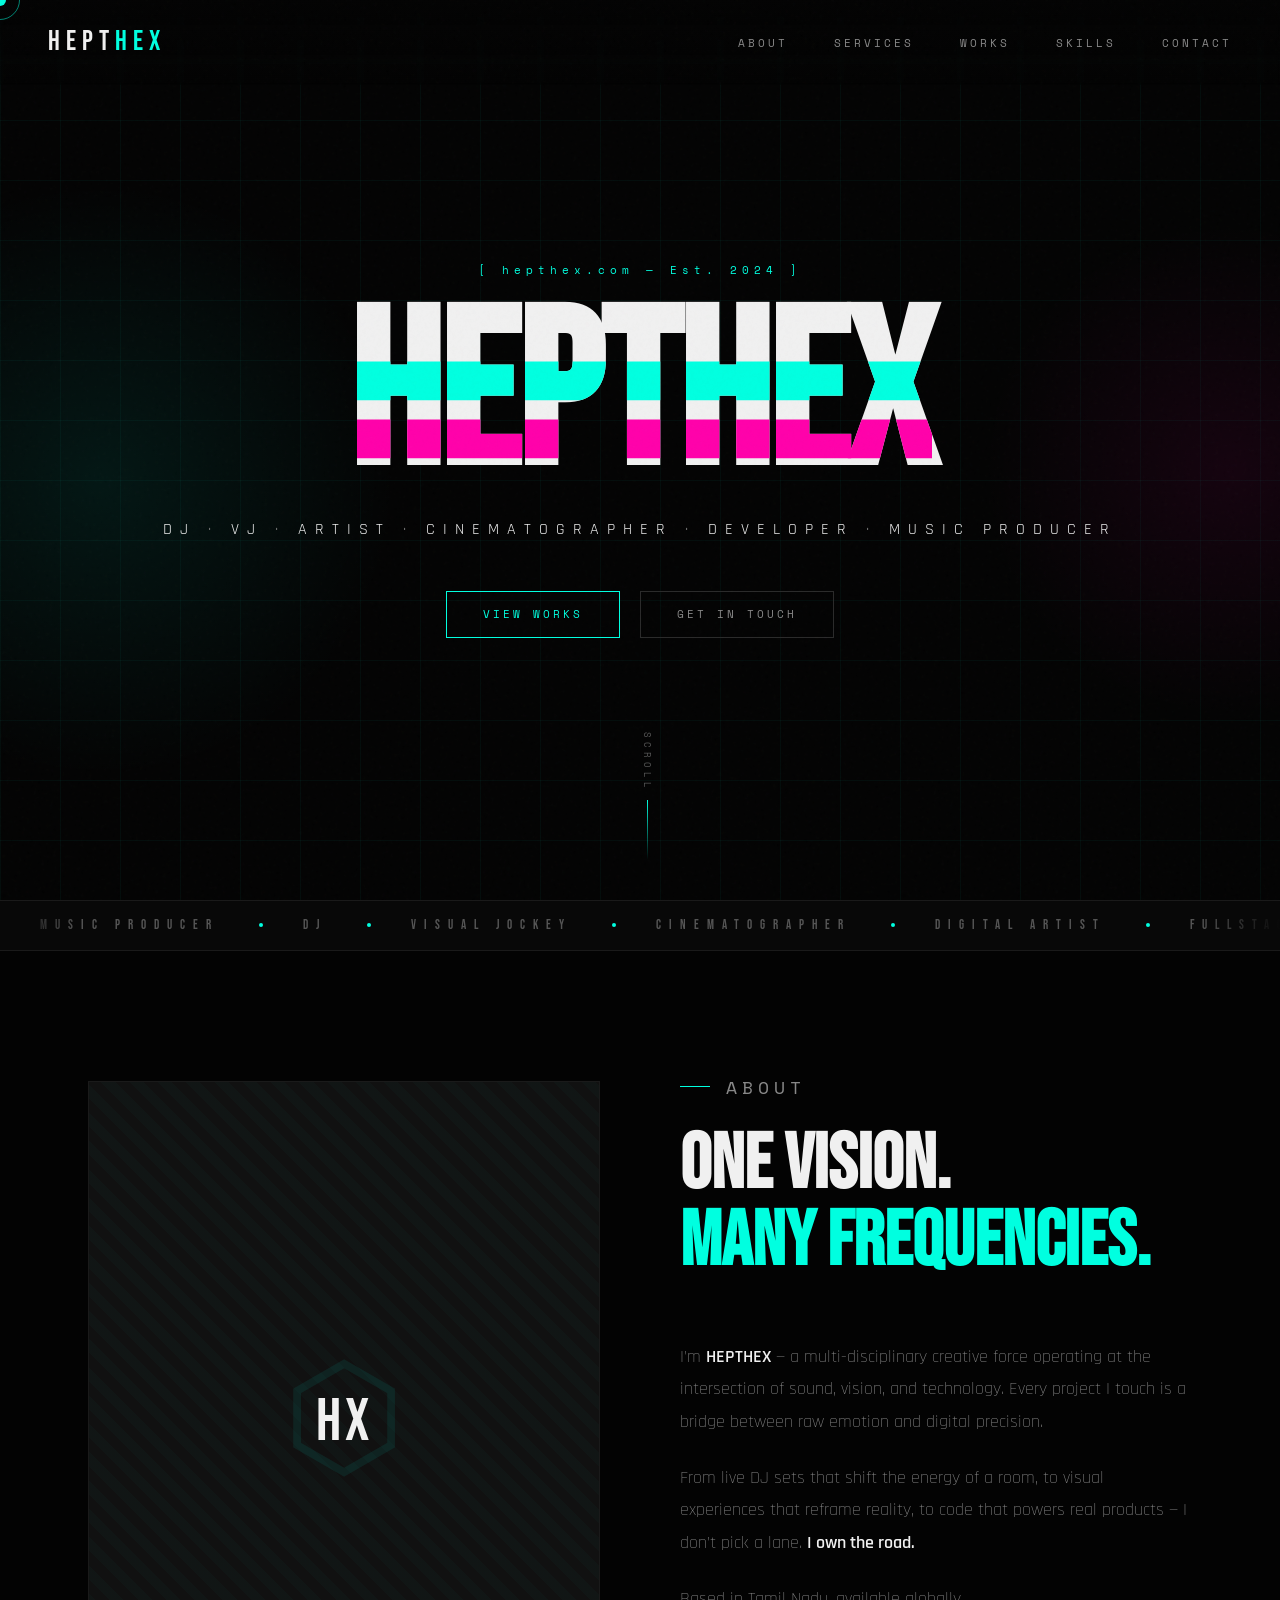
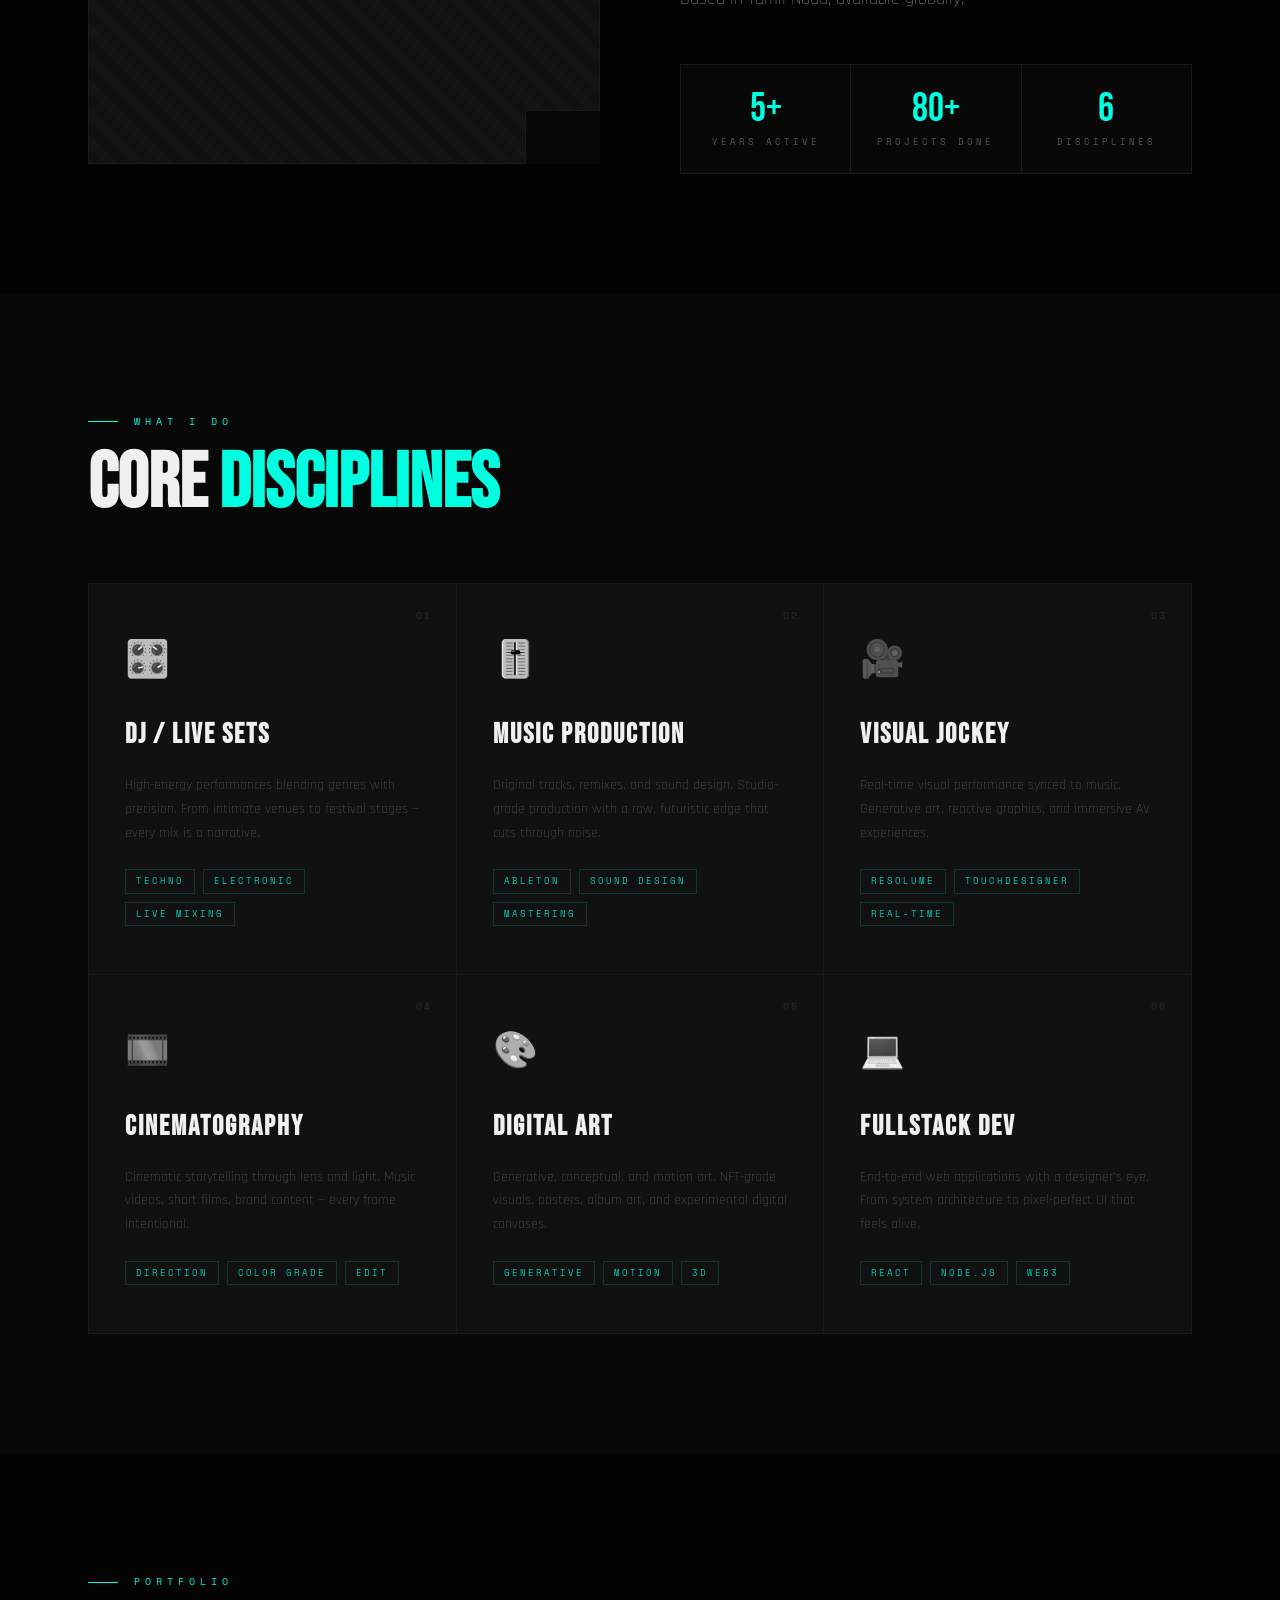
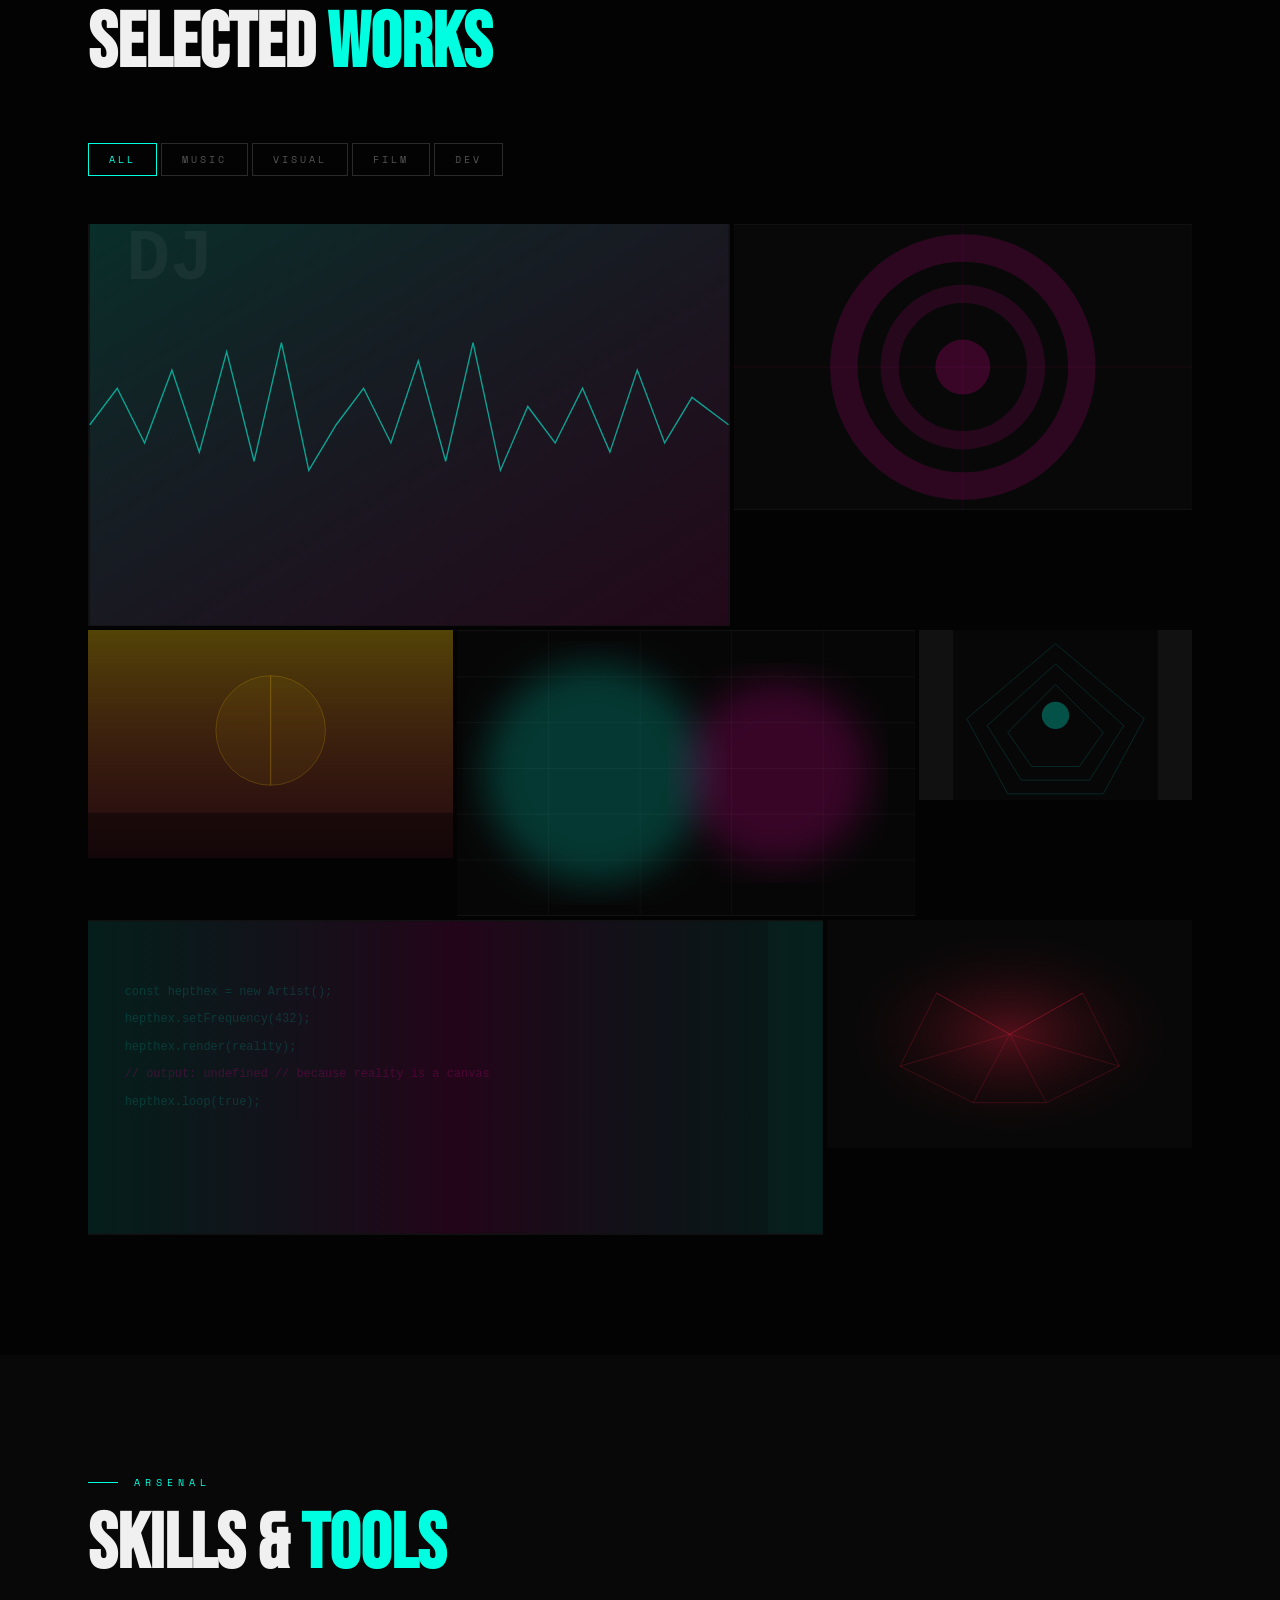
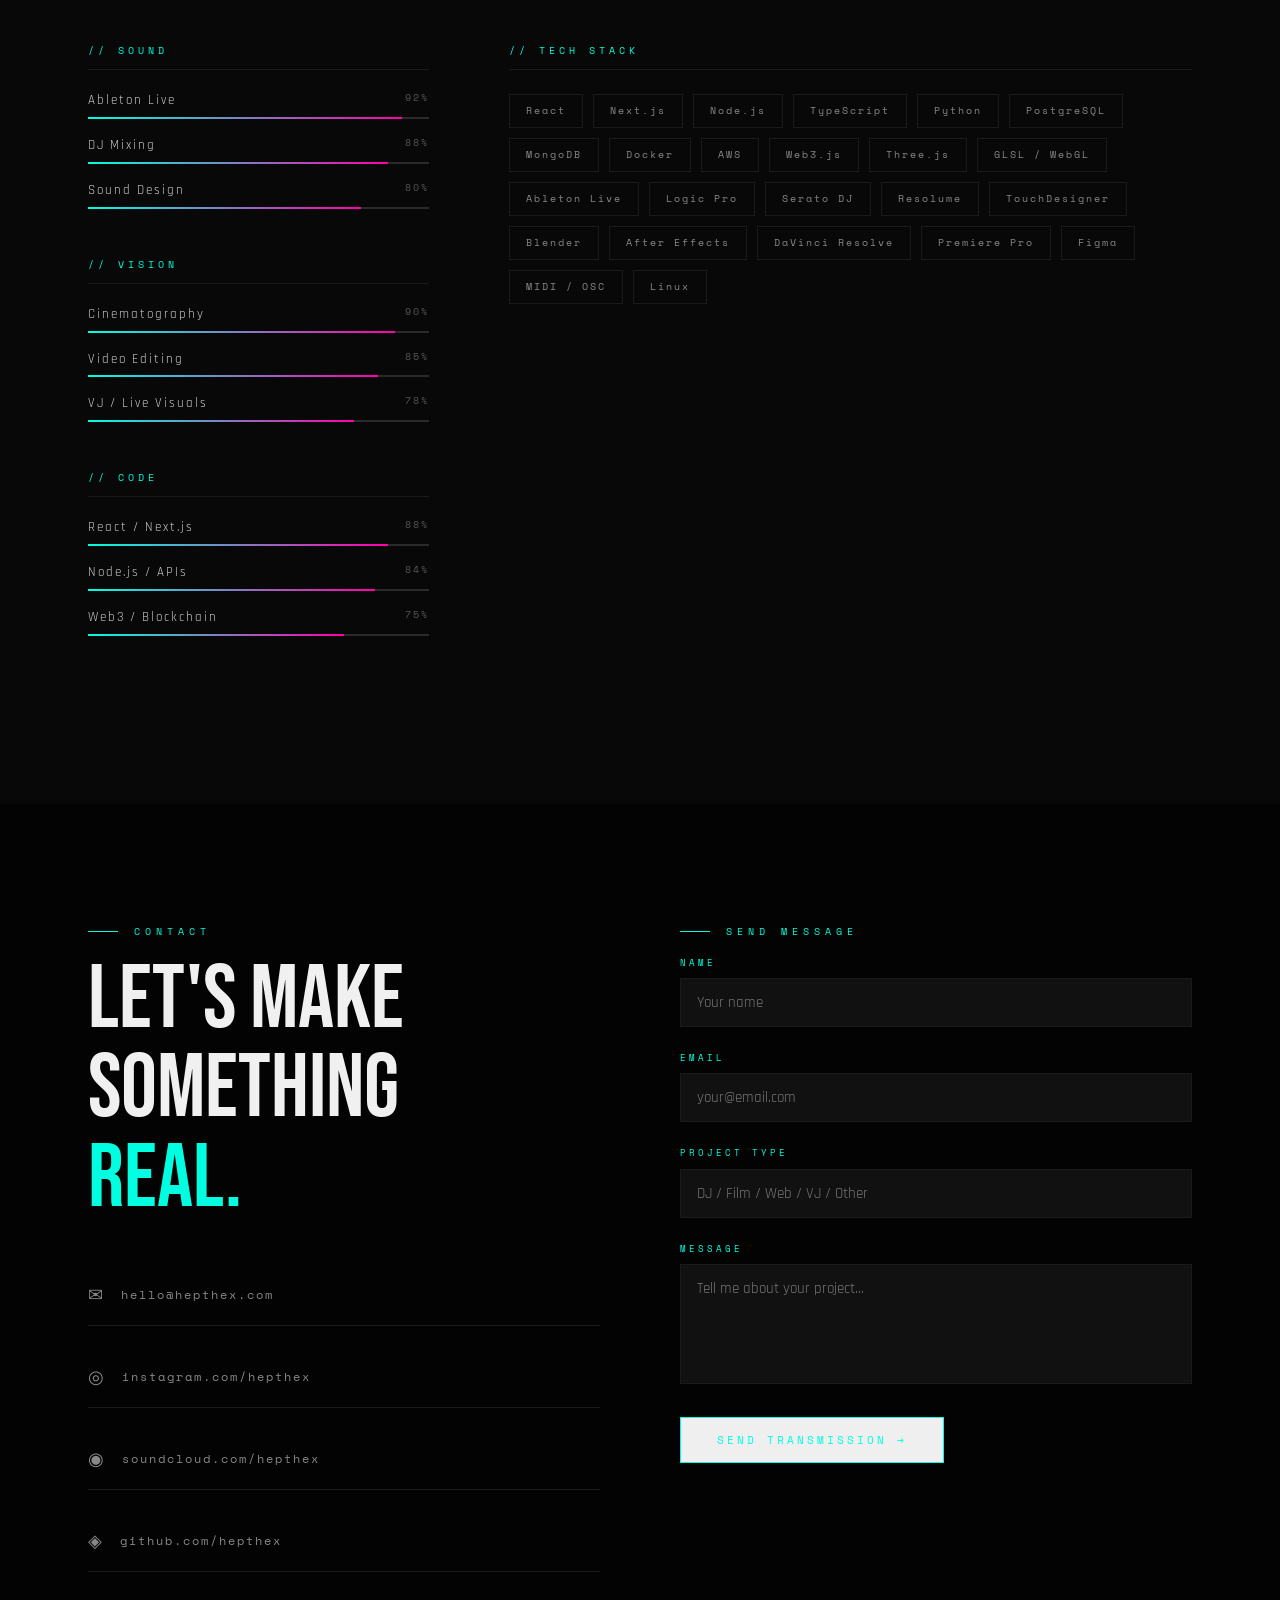
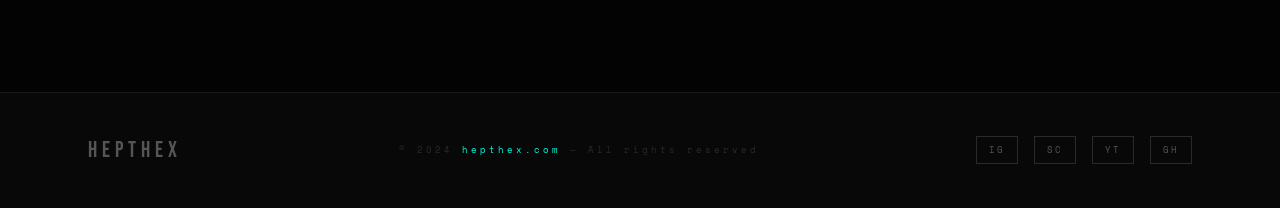
==== index.html @ 7f6944a0 "Update portfolio branding and hero section" ====
<!DOCTYPE html>
<html lang="en">
<head>
<meta charset="UTF-8">
<meta name="viewport" content="width=device-width, initial-scale=1.0">
<title>HEPTHEX — Artist · DJ · VJ · Cinematographer · Developer</title>
<link rel="preconnect" href="https://fonts.googleapis.com">
<link href="https://fonts.googleapis.com/css2?family=Bebas+Neue&family=Space+Mono:ital,wght@0,400;0,700;1,400&family=Rajdhani:wght@300;400;600;700&display=swap" rel="stylesheet">
<style>
  :root {
    --black: #030303;
    --void: #080808;
    --dark: #0d0d0d;
    --panel: #111111;
    --border: #1a1a1a;
    --muted: #2a2a2a;
    --dim: #555;
    --mid: #888;
    --light: #ccc;
    --white: #f0f0f0;
    --cyan: #00ffe0;
    --cyan2: #00c8b0;
    --magenta: #ff00aa;
    --gold: #ffcc00;
    --red: #ff2244;
    --glow-cyan: 0 0 20px rgba(0,255,224,0.4), 0 0 60px rgba(0,255,224,0.1);
    --glow-mag: 0 0 20px rgba(255,0,170,0.4), 0 0 60px rgba(255,0,170,0.1);
    --font-display: 'Bebas Neue', sans-serif;
    --font-mono: 'Space Mono', monospace;
    --font-body: 'Rajdhani', sans-serif;
  }

  *, *::before, *::after { box-sizing: border-box; margin: 0; padding: 0; }

  html { scroll-behavior: smooth; }

  body {
    background: var(--black);
    color: var(--white);
    font-family: var(--font-body);
    font-size: 16px;
    line-height: 1.6;
    cursor: none;
    overflow-x: hidden;
  }

  /* CUSTOM CURSOR */
  .cursor {
    position: fixed;
    width: 12px; height: 12px;
    background: var(--cyan);
    border-radius: 50%;
    pointer-events: none;
    z-index: 9999;
    transform: translate(-50%, -50%);
    transition: transform 0.08s ease, background 0.2s;
    mix-blend-mode: difference;
  }
  .cursor-ring {
    position: fixed;
    width: 40px; height: 40px;
    border: 1px solid rgba(0,255,224,0.5);
    border-radius: 50%;
    pointer-events: none;
    z-index: 9998;
    transform: translate(-50%, -50%);
    transition: transform 0.18s ease, width 0.2s, height 0.2s;
  }

  /* SCROLLBAR */
  ::-webkit-scrollbar { width: 3px; }
  ::-webkit-scrollbar-track { background: var(--void); }
  ::-webkit-scrollbar-thumb { background: var(--cyan); }

  /* NOISE OVERLAY */
  body::before {
    content: '';
    position: fixed;
    inset: 0;
    background-image: url("data:image/svg+xml,%3Csvg viewBox='0 0 256 256' xmlns='http://www.w3.org/2000/svg'%3E%3Cfilter id='noise'%3E%3CfeTurbulence type='fractalNoise' baseFrequency='0.9' numOctaves='4' stitchTiles='stitch'/%3E%3C/filter%3E%3Crect width='100%25' height='100%25' filter='url(%23noise)' opacity='0.04'/%3E%3C/svg%3E");
    pointer-events: none;
    z-index: 9997;
    opacity: 0.5;
  }

  /* NAV */
  nav {
    position: fixed;
    top: 0; left: 0; right: 0;
    z-index: 1000;
    display: flex;
    align-items: center;
    justify-content: space-between;
    padding: 20px 48px;
    background: linear-gradient(to bottom, rgba(3,3,3,0.95), transparent);
    backdrop-filter: blur(2px);
  }
  .nav-logo {
    font-family: var(--font-display);
    font-size: 28px;
    letter-spacing: 6px;
    color: var(--white);
    text-decoration: none;
    position: relative;
  }
  .nav-logo span { color: var(--cyan); }
  .nav-logo::after {
    content: '';
    position: absolute;
    bottom: -2px; left: 0;
    width: 100%; height: 1px;
    background: var(--cyan);
    transform: scaleX(0);
    transform-origin: left;
    transition: transform 0.4s ease;
  }
  .nav-logo:hover::after { transform: scaleX(1); }

  .nav-links { display: flex; gap: 36px; list-style: none; }
  .nav-links a {
    font-family: var(--font-mono);
    font-size: 11px;
    color: var(--mid);
    text-decoration: none;
    letter-spacing: 3px;
    text-transform: uppercase;
    transition: color 0.2s;
    position: relative;
  }
  .nav-links a::before {
    content: '_';
    color: var(--cyan);
    opacity: 0;
    transition: opacity 0.2s;
  }
  .nav-links a:hover { color: var(--white); }
  .nav-links a:hover::before { opacity: 1; }

  /* HERO */
  #hero {
    position: relative;
    height: 100vh;
    display: flex;
    align-items: center;
    justify-content: center;
    overflow: hidden;
  }

  .hero-grid {
    position: absolute;
    inset: 0;
    background-image:
      linear-gradient(rgba(0,255,224,0.04) 1px, transparent 1px),
      linear-gradient(90deg, rgba(0,255,224,0.04) 1px, transparent 1px);
    background-size: 60px 60px;
    animation: grid-move 20s linear infinite;
  }
  @keyframes grid-move {
    0% { background-position: 0 0; }
    100% { background-position: 60px 60px; }
  }

  .hero-scanline {
    position: absolute;
    inset: 0;
    background: repeating-linear-gradient(
      to bottom,
      transparent,
      transparent 2px,
      rgba(0,0,0,0.08) 2px,
      rgba(0,0,0,0.08) 4px
    );
    pointer-events: none;
  }

  .hero-glow-l {
    position: absolute;
    left: -200px; top: 20%;
    width: 600px; height: 600px;
    background: radial-gradient(circle, rgba(0,255,224,0.08) 0%, transparent 70%);
    animation: pulse 6s ease-in-out infinite;
  }
  .hero-glow-r {
    position: absolute;
    right: -200px; bottom: 20%;
    width: 500px; height: 500px;
    background: radial-gradient(circle, rgba(255,0,170,0.07) 0%, transparent 70%);
    animation: pulse 8s ease-in-out infinite reverse;
  }
  @keyframes pulse {
    0%, 100% { opacity: 1; transform: scale(1); }
    50% { opacity: 0.5; transform: scale(1.1); }
  }

  .hero-content {
    position: relative;
    text-align: center;
    z-index: 2;
  }

  .hero-tag {
    font-family: var(--font-mono);
    font-size: 11px;
    letter-spacing: 5px;
    color: var(--cyan);
    margin-bottom: 24px;
    opacity: 0;
    animation: fade-up 0.8s 0.2s forwards;
  }

  .hero-title {
    font-family: var(--font-display);
    font-size: clamp(80px, 18vw, 220px);
    line-height: 0.88;
    letter-spacing: -2px;
    color: var(--white);
    position: relative;
    opacity: 0;
    animation: fade-up 0.8s 0.4s forwards;
  }
  .hero-title .glitch {
    position: relative;
    display: inline-block;
  }
  .hero-title .glitch::before,
  .hero-title .glitch::after {
    content: 'HEPTHEX';
    position: absolute;
    inset: 0;
  }
  .hero-title .glitch::before {
    color: var(--cyan);
    clip-path: polygon(0 30%, 100% 30%, 100% 50%, 0 50%);
    animation: glitch-1 4s infinite;
  }
  .hero-title .glitch::after {
    color: var(--magenta);
    clip-path: polygon(0 60%, 100% 60%, 100% 80%, 0 80%);
    animation: glitch-2 4s infinite;
  }
  @keyframes glitch-1 {
    0%, 90%, 100% { transform: translate(0); opacity: 0; }
    92% { transform: translate(-4px, 2px); opacity: 0.8; }
    94% { transform: translate(4px, -2px); opacity: 0.8; }
    96% { transform: translate(-2px, 0); opacity: 0.8; }
  }
  @keyframes glitch-2 {
    0%, 88%, 100% { transform: translate(0); opacity: 0; }
    90% { transform: translate(4px, -2px); opacity: 0.7; }
    93% { transform: translate(-4px, 2px); opacity: 0.7; }
  }

  .hero-subtitle {
    font-family: var(--font-body);
    font-size: clamp(12px, 2vw, 16px);
    letter-spacing: 8px;
    text-transform: uppercase;
    color: var(--mid);
    margin-top: 20px;
    opacity: 0;
    animation: fade-up 0.8s 0.7s forwards;
  }
  .hero-subtitle span { color: var(--white); }

  .hero-cta {
    display: flex;
    gap: 20px;
    justify-content: center;
    margin-top: 48px;
    opacity: 0;
    animation: fade-up 0.8s 1s forwards;
  }

  .btn {
    font-family: var(--font-mono);
    font-size: 11px;
    letter-spacing: 3px;
    text-transform: uppercase;
    text-decoration: none;
    padding: 14px 36px;
    border: 1px solid;
    position: relative;
    overflow: hidden;
    transition: color 0.3s;
    display: inline-block;
  }
  .btn::before {
    content: '';
    position: absolute;
    inset: 0;
    transform: translateX(-101%);
    transition: transform 0.3s ease;
  }
  .btn:hover::before { transform: translateX(0); }
  .btn span { position: relative; z-index: 1; }

  .btn-primary {
    border-color: var(--cyan);
    color: var(--cyan);
  }
  .btn-primary::before { background: var(--cyan); }
  .btn-primary:hover { color: var(--black); }

  .btn-ghost {
    border-color: var(--muted);
    color: var(--mid);
  }
  .btn-ghost::before { background: var(--muted); }
  .btn-ghost:hover { color: var(--white); }

  .hero-scroll {
    position: absolute;
    bottom: 40px;
    left: 50%;
    transform: translateX(-50%);
    display: flex;
    flex-direction: column;
    align-items: center;
    gap: 8px;
    opacity: 0;
    animation: fade-up 0.8s 1.4s forwards;
  }
  .scroll-line {
    width: 1px;
    height: 60px;
    background: linear-gradient(to bottom, var(--cyan), transparent);
    animation: scroll-pulse 2s ease-in-out infinite;
  }
  @keyframes scroll-pulse {
    0%, 100% { opacity: 0.3; }
    50% { opacity: 1; }
  }
  .scroll-text {
    font-family: var(--font-mono);
    font-size: 9px;
    letter-spacing: 4px;
    color: var(--dim);
    writing-mode: vertical-rl;
  }

  @keyframes fade-up {
    from { opacity: 0; transform: translateY(30px); }
    to { opacity: 1; transform: translateY(0); }
  }

  /* ROLES TICKER */
  .ticker-wrap {
    overflow: hidden;
    border-top: 1px solid var(--border);
    border-bottom: 1px solid var(--border);
    padding: 14px 0;
    background: var(--void);
    position: relative;
  }
  .ticker-wrap::before,
  .ticker-wrap::after {
    content: '';
    position: absolute;
    top: 0; bottom: 0;
    width: 80px;
    z-index: 2;
  }
  .ticker-wrap::before { left: 0; background: linear-gradient(to right, var(--void), transparent); }
  .ticker-wrap::after { right: 0; background: linear-gradient(to left, var(--void), transparent); }

  .ticker {
    display: flex;
    white-space: nowrap;
    animation: ticker 30s linear infinite;
  }
  .ticker-item {
    font-family: var(--font-display);
    font-size: 13px;
    letter-spacing: 8px;
    color: var(--dim);
    padding: 0 40px;
    display: flex;
    align-items: center;
    gap: 40px;
  }
  .ticker-dot {
    width: 4px; height: 4px;
    background: var(--cyan);
    border-radius: 50%;
    flex-shrink: 0;
  }
  @keyframes ticker {
    0% { transform: translateX(0); }
    100% { transform: translateX(-50%); }
  }

  /* SECTIONS */
  section { padding: 120px 0; }

  .container {
    max-width: 1200px;
    margin: 0 auto;
    padding: 0 48px;
  }

  .section-label {
    font-family: var(--font-mono);
    font-size: 10px;
    letter-spacing: 5px;
    color: var(--cyan);
    text-transform: uppercase;
    margin-bottom: 16px;
    display: flex;
    align-items: center;
    gap: 16px;
  }
  .section-label::before {
    content: '';
    display: inline-block;
    width: 30px; height: 1px;
    background: var(--cyan);
  }

  .section-title {
    font-family: var(--font-display);
    font-size: clamp(40px, 6vw, 80px);
    line-height: 1;
    color: var(--white);
    margin-bottom: 60px;
  }
  .section-title .accent { color: var(--cyan); }

  /* ABOUT */
  #about .inner {
    display: grid;
    grid-template-columns: 1fr 1fr;
    gap: 80px;
    align-items: center;
  }

  .about-visual {
    position: relative;
    aspect-ratio: 3/4;
    overflow: hidden;
  }
  .about-frame {
    position: absolute;
    inset: 0;
    border: 1px solid var(--border);
  }
  .about-frame::before {
    content: '';
    position: absolute;
    top: 20px; left: 20px; right: 20px; bottom: 20px;
    border: 1px solid var(--border);
  }
  .about-avatar {
    width: 100%;
    height: 100%;
    display: flex;
    align-items: center;
    justify-content: center;
    background: var(--panel);
    position: relative;
    overflow: hidden;
  }
  .about-avatar::before {
    content: '';
    position: absolute;
    inset: 0;
    background: repeating-linear-gradient(
      45deg,
      transparent,
      transparent 10px,
      rgba(0,255,224,0.02) 10px,
      rgba(0,255,224,0.02) 20px
    );
  }
  .avatar-hex {
    font-family: var(--font-display);
    font-size: 140px;
    color: rgba(0,255,224,0.08);
    user-select: none;
    animation: spin-slow 20s linear infinite;
  }
  @keyframes spin-slow {
    from { transform: rotate(0deg); }
    to { transform: rotate(360deg); }
  }
  .avatar-initials {
    position: absolute;
    font-family: var(--font-display);
    font-size: 60px;
    letter-spacing: 4px;
    color: var(--white);
  }

  .about-corner {
    position: absolute;
    width: 20px; height: 20px;
  }
  .about-corner.tl { top: 0; left: 0; border-top: 2px solid var(--cyan); border-left: 2px solid var(--cyan); }
  .about-corner.tr { top: 0; right: 0; border-top: 2px solid var(--cyan); border-right: 2px solid var(--cyan); }
  .about-corner.bl { bottom: 0; left: 0; border-bottom: 2px solid var(--cyan); border-left: 2px solid var(--cyan); }
  .about-corner.br { bottom: 0; right: 0; border-bottom: 2px solid var(--cyan); border-right: 2px solid var(--cyan); }

  .about-text p {
    font-size: 18px;
    color: var(--mid);
    line-height: 1.8;
    margin-bottom: 24px;
    font-weight: 300;
  }
  .about-text p strong { color: var(--white); font-weight: 600; }

  .stats-row {
    display: grid;
    grid-template-columns: repeat(3, 1fr);
    gap: 1px;
    background: var(--border);
    border: 1px solid var(--border);
    margin-top: 48px;
  }
  .stat {
    background: var(--void);
    padding: 24px 20px;
    text-align: center;
  }
  .stat-num {
    font-family: var(--font-display);
    font-size: 40px;
    color: var(--cyan);
    line-height: 1;
  }
  .stat-label {
    font-family: var(--font-mono);
    font-size: 9px;
    letter-spacing: 3px;
    color: var(--dim);
    margin-top: 6px;
    text-transform: uppercase;
  }

  /* SERVICES */
  #services { background: var(--void); }

  .services-grid {
    display: grid;
    grid-template-columns: repeat(3, 1fr);
    gap: 1px;
    background: var(--border);
    border: 1px solid var(--border);
  }

  .service-card {
    background: var(--panel);
    padding: 48px 36px;
    position: relative;
    overflow: hidden;
    transition: background 0.3s;
    cursor: none;
  }
  .service-card::before {
    content: '';
    position: absolute;
    bottom: 0; left: 0; right: 0;
    height: 2px;
    background: linear-gradient(to right, var(--cyan), var(--magenta));
    transform: scaleX(0);
    transform-origin: left;
    transition: transform 0.4s ease;
  }
  .service-card:hover { background: var(--dark); }
  .service-card:hover::before { transform: scaleX(1); }

  .service-icon {
    font-size: 36px;
    margin-bottom: 24px;
    display: block;
    filter: grayscale(1);
    transition: filter 0.3s;
  }
  .service-card:hover .service-icon { filter: grayscale(0); }

  .service-num {
    position: absolute;
    top: 24px; right: 24px;
    font-family: var(--font-mono);
    font-size: 10px;
    color: var(--muted);
    letter-spacing: 2px;
  }

  .service-title {
    font-family: var(--font-display);
    font-size: 28px;
    letter-spacing: 2px;
    color: var(--white);
    margin-bottom: 16px;
  }

  .service-desc {
    font-size: 14px;
    color: var(--dim);
    line-height: 1.7;
    font-weight: 300;
  }

  .service-tags {
    display: flex;
    flex-wrap: wrap;
    gap: 8px;
    margin-top: 24px;
  }
  .tag {
    font-family: var(--font-mono);
    font-size: 9px;
    letter-spacing: 2px;
    color: var(--cyan2);
    border: 1px solid rgba(0,200,176,0.2);
    padding: 4px 10px;
    text-transform: uppercase;
  }

  /* WORKS */
  #works { background: var(--black); }

  .works-filter {
    display: flex;
    gap: 4px;
    margin-bottom: 48px;
    flex-wrap: wrap;
  }
  .filter-btn {
    font-family: var(--font-mono);
    font-size: 10px;
    letter-spacing: 3px;
    text-transform: uppercase;
    padding: 8px 20px;
    border: 1px solid var(--muted);
    background: none;
    color: var(--dim);
    cursor: none;
    transition: all 0.2s;
  }
  .filter-btn.active, .filter-btn:hover {
    border-color: var(--cyan);
    color: var(--cyan);
  }

  .works-grid {
    display: grid;
    grid-template-columns: repeat(12, 1fr);
    grid-template-rows: auto;
    gap: 4px;
  }

  .work-item {
    position: relative;
    overflow: hidden;
    background: var(--panel);
    aspect-ratio: 16/10;
    cursor: none;
  }
  .work-item:nth-child(1) { grid-column: span 7; }
  .work-item:nth-child(2) { grid-column: span 5; }
  .work-item:nth-child(3) { grid-column: span 4; }
  .work-item:nth-child(4) { grid-column: span 5; }
  .work-item:nth-child(5) { grid-column: span 3; }
  .work-item:nth-child(6) { grid-column: span 8; aspect-ratio: 21/9; }
  .work-item:nth-child(7) { grid-column: span 4; }

  .work-bg {
    position: absolute;
    inset: 0;
    transition: transform 0.6s ease;
  }
  .work-item:hover .work-bg { transform: scale(1.05); }

  .work-overlay {
    position: absolute;
    inset: 0;
    background: linear-gradient(to top, rgba(0,0,0,0.9) 0%, transparent 60%);
    opacity: 0;
    transition: opacity 0.3s;
    display: flex;
    align-items: flex-end;
    padding: 24px;
  }
  .work-item:hover .work-overlay { opacity: 1; }

  .work-info { transform: translateY(10px); transition: transform 0.3s; }
  .work-item:hover .work-info { transform: translateY(0); }

  .work-cat {
    font-family: var(--font-mono);
    font-size: 9px;
    letter-spacing: 3px;
    color: var(--cyan);
    text-transform: uppercase;
    margin-bottom: 6px;
  }
  .work-title {
    font-family: var(--font-display);
    font-size: 22px;
    letter-spacing: 2px;
    color: var(--white);
  }

  /* Placeholder visuals for work items */
  .work-pattern {
    width: 100%;
    height: 100%;
    position: absolute;
    inset: 0;
  }

  /* SKILLS / TECH */
  #skills { background: var(--void); }

  .skills-layout {
    display: grid;
    grid-template-columns: 1fr 2fr;
    gap: 80px;
    align-items: start;
  }

  .skill-category { margin-bottom: 48px; }
  .skill-cat-title {
    font-family: var(--font-mono);
    font-size: 10px;
    letter-spacing: 4px;
    color: var(--cyan);
    text-transform: uppercase;
    margin-bottom: 20px;
    padding-bottom: 10px;
    border-bottom: 1px solid var(--border);
  }

  .skill-bar-item { margin-bottom: 16px; }
  .skill-bar-label {
    display: flex;
    justify-content: space-between;
    font-size: 13px;
    color: var(--light);
    font-family: var(--font-body);
    letter-spacing: 2px;
    margin-bottom: 6px;
  }
  .skill-bar-label span { color: var(--dim); font-family: var(--font-mono); font-size: 10px; }
  .skill-bar-track {
    height: 2px;
    background: var(--muted);
    position: relative;
    overflow: hidden;
  }
  .skill-bar-fill {
    position: absolute;
    top: 0; left: 0; bottom: 0;
    background: linear-gradient(to right, var(--cyan), var(--magenta));
    width: 0;
    transition: width 1.5s cubic-bezier(0.25, 0.46, 0.45, 0.94);
  }
  .skill-bar-item.visible .skill-bar-fill { width: var(--w); }

  .tech-cloud {
    display: flex;
    flex-wrap: wrap;
    gap: 10px;
  }
  .tech-pill {
    font-family: var(--font-mono);
    font-size: 10px;
    letter-spacing: 2px;
    color: var(--mid);
    padding: 8px 16px;
    border: 1px solid var(--border);
    transition: all 0.2s;
    position: relative;
    overflow: hidden;
  }
  .tech-pill::before {
    content: '';
    position: absolute;
    inset: 0;
    background: var(--cyan);
    transform: scaleX(0);
    transform-origin: left;
    transition: transform 0.2s;
    z-index: 0;
  }
  .tech-pill:hover { color: var(--black); border-color: var(--cyan); }
  .tech-pill:hover::before { transform: scaleX(1); }
  .tech-pill span { position: relative; z-index: 1; }

  /* CONTACT */
  #contact { background: var(--black); }

  .contact-layout {
    display: grid;
    grid-template-columns: 1fr 1fr;
    gap: 80px;
  }

  .contact-big {
    font-family: var(--font-display);
    font-size: clamp(50px, 7vw, 90px);
    line-height: 1;
    color: var(--white);
    margin-bottom: 40px;
  }
  .contact-big .accent { color: var(--cyan); }

  .contact-links { display: flex; flex-direction: column; gap: 20px; }
  .contact-link {
    display: flex;
    align-items: center;
    gap: 16px;
    text-decoration: none;
    color: var(--mid);
    font-family: var(--font-mono);
    font-size: 12px;
    letter-spacing: 2px;
    padding: 16px 0;
    border-bottom: 1px solid var(--border);
    transition: color 0.2s, padding-left 0.2s;
  }
  .contact-link:hover { color: var(--cyan); padding-left: 8px; }
  .contact-link-icon { font-size: 18px; }

  .contact-form { display: flex; flex-direction: column; gap: 24px; }
  .form-group { position: relative; }
  .form-label {
    font-family: var(--font-mono);
    font-size: 9px;
    letter-spacing: 3px;
    color: var(--cyan);
    text-transform: uppercase;
    display: block;
    margin-bottom: 8px;
  }
  .form-input, .form-textarea {
    width: 100%;
    background: var(--panel);
    border: 1px solid var(--border);
    color: var(--white);
    font-family: var(--font-body);
    font-size: 15px;
    padding: 14px 16px;
    outline: none;
    transition: border-color 0.2s;
    resize: none;
  }
  .form-input:focus, .form-textarea:focus { border-color: var(--cyan); }
  .form-textarea { height: 120px; }

  /* FOOTER */
  footer {
    background: var(--void);
    border-top: 1px solid var(--border);
    padding: 40px 0;
  }
  .footer-inner {
    display: flex;
    align-items: center;
    justify-content: space-between;
  }
  .footer-logo {
    font-family: var(--font-display);
    font-size: 22px;
    letter-spacing: 5px;
    color: var(--dim);
  }
  .footer-copy {
    font-family: var(--font-mono);
    font-size: 9px;
    letter-spacing: 3px;
    color: var(--muted);
  }
  .footer-copy a { color: var(--cyan); text-decoration: none; }

  .footer-social {
    display: flex;
    gap: 16px;
  }
  .social-btn {
    font-family: var(--font-mono);
    font-size: 9px;
    letter-spacing: 2px;
    color: var(--dim);
    text-decoration: none;
    border: 1px solid var(--muted);
    padding: 6px 12px;
    transition: all 0.2s;
  }
  .social-btn:hover { border-color: var(--cyan); color: var(--cyan); }

  /* VU METER DECORATION */
  .vu-meter {
    display: flex;
    align-items: flex-end;
    gap: 3px;
    height: 40px;
  }
  .vu-bar {
    width: 4px;
    background: var(--cyan);
    border-radius: 1px;
    animation: vu-anim var(--dur) ease-in-out infinite alternate;
  }
  @keyframes vu-anim {
    from { height: var(--min); opacity: 0.3; }
    to { height: var(--max); opacity: 1; }
  }

  /* REVEAL ANIMATIONS */
  .reveal {
    opacity: 0;
    transform: translateY(40px);
    transition: opacity 0.8s ease, transform 0.8s ease;
  }
  .reveal.visible {
    opacity: 1;
    transform: translateY(0);
  }

  /* MOBILE */
  @media (max-width: 900px) {
    nav { padding: 16px 24px; }
    .nav-links { display: none; }
    .container { padding: 0 24px; }
    #about .inner { grid-template-columns: 1fr; }
    .services-grid { grid-template-columns: 1fr; }
    .works-grid { grid-template-columns: 1fr; }
    .work-item { grid-column: span 1 !important; }
    .skills-layout { grid-template-columns: 1fr; }
    .contact-layout { grid-template-columns: 1fr; }
    .footer-inner { flex-direction: column; gap: 20px; text-align: center; }
  }
</style>
</head>
<body>

<!-- CURSOR -->
<div class="cursor" id="cursor"></div>
<div class="cursor-ring" id="cursor-ring"></div>

<!-- NAV -->
<nav>
  <a href="#" class="nav-logo">HEPT<span>HEX</span></a>
  <ul class="nav-links">
    <li><a href="#about">About</a></li>
    <li><a href="#services">Services</a></li>
    <li><a href="#works">Works</a></li>
    <li><a href="#skills">Skills</a></li>
    <li><a href="#contact">Contact</a></li>
  </ul>
</nav>

<!-- HERO -->
<section id="hero">
  <div class="hero-grid"></div>
  <div class="hero-scanline"></div>
  <div class="hero-glow-l"></div>
  <div class="hero-glow-r"></div>

  <div class="hero-content">
    <p class="hero-tag">[ hepthex.com — Est. 2024 ]</p>
    <h1 class="hero-title">
      <span class="glitch">HEPTHEX</span>
    </h1>
    <p class="hero-subtitle">
      <span>DJ</span> · <span>VJ</span> · <span>Artist</span> · <span>Cinematographer</span> · <span>Developer</span> · <span> Music Producer</span>
    </p>
    <div class="hero-cta">
      <a href="#works" class="btn btn-primary"><span>View Works</span></a>
      <a href="#contact" class="btn btn-ghost"><span>Get In Touch</span></a>
    </div>
  </div>

  <div class="hero-scroll">
    <span class="scroll-text">SCROLL</span>
    <div class="scroll-line"></div>
  </div>
</section>

<!-- TICKER -->
<div class="ticker-wrap">
  <div class="ticker">
    <div class="ticker-item">MUSIC PRODUCER <span class="ticker-dot"></span> DJ <span class="ticker-dot"></span> VISUAL JOCKEY <span class="ticker-dot"></span> CINEMATOGRAPHER <span class="ticker-dot"></span> DIGITAL ARTIST <span class="ticker-dot"></span> FULLSTACK DEV <span class="ticker-dot"></span> CREATIVE TECHNOLOGIST <span class="ticker-dot"></span></div>
    <div class="ticker-item">MUSIC PRODUCER <span class="ticker-dot"></span> DJ <span class="ticker-dot"></span> VISUAL JOCKEY <span class="ticker-dot"></span> CINEMATOGRAPHER <span class="ticker-dot"></span> DIGITAL ARTIST <span class="ticker-dot"></span> FULLSTACK DEV <span class="ticker-dot"></span> CREATIVE TECHNOLOGIST <span class="ticker-dot"></span></div>
  </div>
</div>

<!-- ABOUT -->
<section id="about">
  <div class="container">
    <div class="inner">
      <div class="about-visual reveal">
        <div class="about-frame">
          <div class="about-corner tl"></div>
          <div class="about-corner tr"></div>
          <div class="about-corner bl"></div>
          <div class="about-corner br"></div>
          <div class="about-avatar">
            <div class="avatar-hex">⬡</div>
            <span class="avatar-initials">HX</span>
          </div>
        </div>
        <!-- VU Meter decoration -->
        <div style="position:absolute; bottom:-20px; right:-20px; background:var(--void); border:1px solid var(--border); padding:16px 20px;">
          <div class="vu-meter">
            <div class="vu-bar" style="--min:6px;--max:24px;--dur:0.4s"></div>
            <div class="vu-bar" style="--min:10px;--max:32px;--dur:0.6s"></div>
            <div class="vu-bar" style="--min:4px;--max:38px;--dur:0.3s"></div>
            <div class="vu-bar" style="--min:14px;--max:26px;--dur:0.5s"></div>
            <div class="vu-bar" style="--min:8px;--max:34px;--dur:0.4s"></div>
            <div class="vu-bar" style="--min:6px;--max:20px;--dur:0.7s"></div>
            <div class="vu-bar" style="--min:12px;--max:36px;--dur:0.35s"></div>
            <div class="vu-bar" style="--min:4px;--max:28px;--dur:0.55s"></div>
          </div>
        </div>
      </div>

      <div class="about-text reveal">
        <p class="section-label">About</p>
        <h2 class="section-title">One Vision.<br><span class="accent">Many Frequencies.</span></h2>
        <p>I'm <strong>HEPTHEX</strong> — a multi-disciplinary creative force operating at the intersection of sound, vision, and technology. Every project I touch is a bridge between raw emotion and digital precision.</p>
        <p>From live DJ sets that shift the energy of a room, to visual experiences that reframe reality, to code that powers real products — I don't pick a lane. <strong>I own the road.</strong></p>
        <p>Based in Tamil Nadu, available globally.</p>

        <div class="stats-row">
          <div class="stat">
            <div class="stat-num">5+</div>
            <div class="stat-label">Years Active</div>
          </div>
          <div class="stat">
            <div class="stat-num">80+</div>
            <div class="stat-label">Projects Done</div>
          </div>
          <div class="stat">
            <div class="stat-num">6</div>
            <div class="stat-label">Disciplines</div>
          </div>
        </div>
      </div>
    </div>
  </div>
</section>

<!-- SERVICES -->
<section id="services">
  <div class="container">
    <p class="section-label reveal">What I Do</p>
    <h2 class="section-title reveal">Core <span class="accent">Disciplines</span></h2>
    <div class="services-grid">
      <div class="service-card reveal">
        <span class="service-num">01</span>
        <span class="service-icon">🎛️</span>
        <h3 class="service-title">DJ / Live Sets</h3>
        <p class="service-desc">High-energy performances blending genres with precision. From intimate venues to festival stages — every mix is a narrative.</p>
        <div class="service-tags">
          <span class="tag">Techno</span>
          <span class="tag">Electronic</span>
          <span class="tag">Live Mixing</span>
        </div>
      </div>
      <div class="service-card reveal">
        <span class="service-num">02</span>
        <span class="service-icon">🎚️</span>
        <h3 class="service-title">Music Production</h3>
        <p class="service-desc">Original tracks, remixes, and sound design. Studio-grade production with a raw, futuristic edge that cuts through noise.</p>
        <div class="service-tags">
          <span class="tag">Ableton</span>
          <span class="tag">Sound Design</span>
          <span class="tag">Mastering</span>
        </div>
      </div>
      <div class="service-card reveal">
        <span class="service-num">03</span>
        <span class="service-icon">🎥</span>
        <h3 class="service-title">Visual Jockey</h3>
        <p class="service-desc">Real-time visual performance synced to music. Generative art, reactive graphics, and immersive AV experiences.</p>
        <div class="service-tags">
          <span class="tag">Resolume</span>
          <span class="tag">TouchDesigner</span>
          <span class="tag">Real-time</span>
        </div>
      </div>
      <div class="service-card reveal">
        <span class="service-num">04</span>
        <span class="service-icon">🎞️</span>
        <h3 class="service-title">Cinematography</h3>
        <p class="service-desc">Cinematic storytelling through lens and light. Music videos, short films, brand content — every frame intentional.</p>
        <div class="service-tags">
          <span class="tag">Direction</span>
          <span class="tag">Color Grade</span>
          <span class="tag">Edit</span>
        </div>
      </div>
      <div class="service-card reveal">
        <span class="service-num">05</span>
        <span class="service-icon">🎨</span>
        <h3 class="service-title">Digital Art</h3>
        <p class="service-desc">Generative, conceptual, and motion art. NFT-grade visuals, posters, album art, and experimental digital canvases.</p>
        <div class="service-tags">
          <span class="tag">Generative</span>
          <span class="tag">Motion</span>
          <span class="tag">3D</span>
        </div>
      </div>
      <div class="service-card reveal">
        <span class="service-num">06</span>
        <span class="service-icon">💻</span>
        <h3 class="service-title">Fullstack Dev</h3>
        <p class="service-desc">End-to-end web applications with a designer's eye. From system architecture to pixel-perfect UI that feels alive.</p>
        <div class="service-tags">
          <span class="tag">React</span>
          <span class="tag">Node.js</span>
          <span class="tag">Web3</span>
        </div>
      </div>
    </div>
  </div>
</section>

<!-- WORKS -->
<section id="works">
  <div class="container">
    <p class="section-label reveal">Portfolio</p>
    <h2 class="section-title reveal">Selected <span class="accent">Works</span></h2>

    <div class="works-filter reveal">
      <button class="filter-btn active">All</button>
      <button class="filter-btn">Music</button>
      <button class="filter-btn">Visual</button>
      <button class="filter-btn">Film</button>
      <button class="filter-btn">Dev</button>
    </div>

    <div class="works-grid">
      <!-- Work item 1 -->
      <div class="work-item reveal">
        <div class="work-bg">
          <svg class="work-pattern" viewBox="0 0 700 440" xmlns="http://www.w3.org/2000/svg">
            <rect width="700" height="440" fill="#0a0a0a"/>
            <defs>
              <linearGradient id="g1" x1="0%" y1="0%" x2="100%" y2="100%">
                <stop offset="0%" style="stop-color:#00ffe0;stop-opacity:0.15"/>
                <stop offset="100%" style="stop-color:#ff00aa;stop-opacity:0.1"/>
              </linearGradient>
            </defs>
            <rect width="700" height="440" fill="url(#g1)"/>
            <!-- Waveform -->
            <g opacity="0.6">
              <polyline points="0,220 30,180 60,240 90,160 120,250 150,140 180,260 210,130 240,270 270,220 300,180 330,240 360,150 390,260 420,130 450,270 480,200 510,240 540,180 570,250 600,160 630,240 660,190 700,220" fill="none" stroke="#00ffe0" stroke-width="1.5"/>
            </g>
            <text x="40" y="60" fill="rgba(255,255,255,0.05)" font-family="monospace" font-size="80" font-weight="bold">DJ</text>
          </svg>
        </div>
        <div class="work-overlay">
          <div class="work-info">
            <div class="work-cat">Live Performance</div>
            <div class="work-title">VOID:FESTIVAL 2024</div>
          </div>
        </div>
      </div>

      <!-- Work item 2 -->
      <div class="work-item reveal">
        <div class="work-bg">
          <svg class="work-pattern" viewBox="0 0 500 310" xmlns="http://www.w3.org/2000/svg">
            <rect width="500" height="310" fill="#080808"/>
            <circle cx="250" cy="155" r="130" fill="none" stroke="rgba(255,0,170,0.15)" stroke-width="30"/>
            <circle cx="250" cy="155" r="80" fill="none" stroke="rgba(255,0,170,0.12)" stroke-width="20"/>
            <circle cx="250" cy="155" r="30" fill="rgba(255,0,170,0.2)"/>
            <line x1="250" y1="0" x2="250" y2="310" stroke="rgba(255,0,170,0.08)" stroke-width="1"/>
            <line x1="0" y1="155" x2="500" y2="155" stroke="rgba(255,0,170,0.08)" stroke-width="1"/>
          </svg>
        </div>
        <div class="work-overlay">
          <div class="work-info">
            <div class="work-cat">Music Production</div>
            <div class="work-title">NEON COLLAPSE EP</div>
          </div>
        </div>
      </div>

      <!-- Work item 3 -->
      <div class="work-item reveal">
        <div class="work-bg">
          <svg class="work-pattern" viewBox="0 0 400 250" xmlns="http://www.w3.org/2000/svg">
            <rect width="400" height="250" fill="#090909"/>
            <defs>
              <linearGradient id="g3" x1="0%" y1="0%" x2="0%" y2="100%">
                <stop offset="0%" style="stop-color:#ffcc00;stop-opacity:0.3"/>
                <stop offset="100%" style="stop-color:#ff2244;stop-opacity:0.1"/>
              </linearGradient>
            </defs>
            <rect width="400" height="250" fill="url(#g3)"/>
            <rect x="0" y="200" width="400" height="50" fill="rgba(0,0,0,0.4)"/>
            <circle cx="200" cy="110" r="60" fill="rgba(255,204,0,0.05)" stroke="rgba(255,204,0,0.2)" stroke-width="1"/>
            <line x1="200" y1="50" x2="200" y2="170" stroke="rgba(255,204,0,0.3)" stroke-width="1"/>
          </svg>
        </div>
        <div class="work-overlay">
          <div class="work-info">
            <div class="work-cat">Cinematography</div>
            <div class="work-title">GOLDEN HOUR</div>
          </div>
        </div>
      </div>

      <!-- Work item 4 -->
      <div class="work-item reveal">
        <div class="work-bg">
          <svg class="work-pattern" viewBox="0 0 500 310" xmlns="http://www.w3.org/2000/svg">
            <rect width="500" height="310" fill="#060606"/>
            <defs>
              <filter id="blur1"><feGaussianBlur stdDeviation="20"/></filter>
            </defs>
            <circle cx="150" cy="155" r="120" fill="rgba(0,255,224,0.2)" filter="url(#blur1)"/>
            <circle cx="350" cy="155" r="100" fill="rgba(255,0,170,0.2)" filter="url(#blur1)"/>
            <!-- Grid lines -->
            <g stroke="rgba(255,255,255,0.04)" stroke-width="1">
              <line x1="0" y1="50" x2="500" y2="50"/><line x1="0" y1="100" x2="500" y2="100"/>
              <line x1="0" y1="150" x2="500" y2="150"/><line x1="0" y1="200" x2="500" y2="200"/>
              <line x1="0" y1="250" x2="500" y2="250"/>
              <line x1="100" y1="0" x2="100" y2="310"/><line x1="200" y1="0" x2="200" y2="310"/>
              <line x1="300" y1="0" x2="300" y2="310"/><line x1="400" y1="0" x2="400" y2="310"/>
            </g>
          </svg>
        </div>
        <div class="work-overlay">
          <div class="work-info">
            <div class="work-cat">VJ / Visual Art</div>
            <div class="work-title">CHROMATIC DRIFT</div>
          </div>
        </div>
      </div>

      <!-- Work item 5 -->
      <div class="work-item reveal">
        <div class="work-bg">
          <svg class="work-pattern" viewBox="0 0 300 250" xmlns="http://www.w3.org/2000/svg">
            <rect width="300" height="250" fill="#070707"/>
            <g fill="none" stroke="rgba(0,255,224,0.2)" stroke-width="1">
              <polygon points="150,20 280,130 220,240 80,240 20,130" />
              <polygon points="150,50 250,140 200,220 100,220 50,140" />
              <polygon points="150,80 220,150 185,200 115,200 80,150" />
            </g>
            <circle cx="150" cy="125" r="20" fill="rgba(0,255,224,0.3)"/>
          </svg>
        </div>
        <div class="work-overlay">
          <div class="work-info">
            <div class="work-cat">Digital Art</div>
            <div class="work-title">HEXAGON SERIES</div>
          </div>
        </div>
      </div>

      <!-- Work item 6 -->
      <div class="work-item reveal">
        <div class="work-bg">
          <svg class="work-pattern" viewBox="0 0 800 340" xmlns="http://www.w3.org/2000/svg">
            <rect width="800" height="340" fill="#050505"/>
            <defs>
              <linearGradient id="g6" x1="0%" y1="0%" x2="100%" y2="0%">
                <stop offset="0%" style="stop-color:#00ffe0;stop-opacity:0.1"/>
                <stop offset="50%" style="stop-color:#ff00aa;stop-opacity:0.12"/>
                <stop offset="100%" style="stop-color:#00ffe0;stop-opacity:0.08"/>
              </linearGradient>
            </defs>
            <rect width="800" height="340" fill="url(#g6)"/>
            <!-- Code lines -->
            <g font-family="monospace" font-size="13" fill="rgba(0,255,224,0.15)">
              <text x="40" y="80">const hepthex = new Artist();</text>
              <text x="40" y="110">hepthex.setFrequency(432);</text>
              <text x="40" y="140">hepthex.render(reality);</text>
              <text x="40" y="170" fill="rgba(255,0,170,0.2)">// output: undefined // because reality is a canvas</text>
              <text x="40" y="200">hepthex.loop(true);</text>
            </g>
            <rect x="740" y="0" width="60" height="340" fill="rgba(0,255,224,0.03)"/>
          </svg>
        </div>
        <div class="work-overlay">
          <div class="work-info">
            <div class="work-cat">Fullstack Dev</div>
            <div class="work-title">STASIS PLATFORM</div>
          </div>
        </div>
      </div>

      <!-- Work item 7 -->
      <div class="work-item reveal">
        <div class="work-bg">
          <svg class="work-pattern" viewBox="0 0 400 250" xmlns="http://www.w3.org/2000/svg">
            <rect width="400" height="250" fill="#080808"/>
            <defs>
              <radialGradient id="g7" cx="50%" cy="50%">
                <stop offset="0%" style="stop-color:#ff2244;stop-opacity:0.3"/>
                <stop offset="100%" style="stop-color:transparent"/>
              </radialGradient>
            </defs>
            <rect width="400" height="250" fill="url(#g7)"/>
            <g stroke="rgba(255,34,68,0.2)" stroke-width="1" fill="none">
              <path d="M200,125 L280,80 L320,160 L240,200 L160,200 L80,160 L120,80 Z"/>
              <path d="M200,125 L280,80"/><path d="M200,125 L320,160"/>
              <path d="M200,125 L240,200"/><path d="M200,125 L160,200"/>
              <path d="M200,125 L80,160"/><path d="M200,125 L120,80"/>
            </g>
          </svg>
        </div>
        <div class="work-overlay">
          <div class="work-info">
            <div class="work-cat">Short Film</div>
            <div class="work-title">RED FREQUENCY</div>
          </div>
        </div>
      </div>
    </div>
  </div>
</section>

<!-- SKILLS -->
<section id="skills">
  <div class="container">
    <p class="section-label reveal">Arsenal</p>
    <h2 class="section-title reveal">Skills &amp; <span class="accent">Tools</span></h2>
    <div class="skills-layout">
      <div>
        <div class="skill-category reveal">
          <div class="skill-cat-title">// Sound</div>
          <div class="skill-bar-item" data-w="92%">
            <div class="skill-bar-label">Ableton Live <span>92%</span></div>
            <div class="skill-bar-track"><div class="skill-bar-fill" style="--w:92%"></div></div>
          </div>
          <div class="skill-bar-item" data-w="88%">
            <div class="skill-bar-label">DJ Mixing <span>88%</span></div>
            <div class="skill-bar-track"><div class="skill-bar-fill" style="--w:88%"></div></div>
          </div>
          <div class="skill-bar-item" data-w="80%">
            <div class="skill-bar-label">Sound Design <span>80%</span></div>
            <div class="skill-bar-track"><div class="skill-bar-fill" style="--w:80%"></div></div>
          </div>
        </div>

        <div class="skill-category reveal">
          <div class="skill-cat-title">// Vision</div>
          <div class="skill-bar-item" data-w="90%">
            <div class="skill-bar-label">Cinematography <span>90%</span></div>
            <div class="skill-bar-track"><div class="skill-bar-fill" style="--w:90%"></div></div>
          </div>
          <div class="skill-bar-item" data-w="85%">
            <div class="skill-bar-label">Video Editing <span>85%</span></div>
            <div class="skill-bar-track"><div class="skill-bar-fill" style="--w:85%"></div></div>
          </div>
          <div class="skill-bar-item" data-w="78%">
            <div class="skill-bar-label">VJ / Live Visuals <span>78%</span></div>
            <div class="skill-bar-track"><div class="skill-bar-fill" style="--w:78%"></div></div>
          </div>
        </div>

        <div class="skill-category reveal">
          <div class="skill-cat-title">// Code</div>
          <div class="skill-bar-item" data-w="88%">
            <div class="skill-bar-label">React / Next.js <span>88%</span></div>
            <div class="skill-bar-track"><div class="skill-bar-fill" style="--w:88%"></div></div>
          </div>
          <div class="skill-bar-item" data-w="84%">
            <div class="skill-bar-label">Node.js / APIs <span>84%</span></div>
            <div class="skill-bar-track"><div class="skill-bar-fill" style="--w:84%"></div></div>
          </div>
          <div class="skill-bar-item" data-w="75%">
            <div class="skill-bar-label">Web3 / Blockchain <span>75%</span></div>
            <div class="skill-bar-track"><div class="skill-bar-fill" style="--w:75%"></div></div>
          </div>
        </div>
      </div>

      <div class="reveal">
        <div class="skill-cat-title" style="margin-bottom:24px;">// Tech Stack</div>
        <div class="tech-cloud">
          <div class="tech-pill"><span>React</span></div>
          <div class="tech-pill"><span>Next.js</span></div>
          <div class="tech-pill"><span>Node.js</span></div>
          <div class="tech-pill"><span>TypeScript</span></div>
          <div class="tech-pill"><span>Python</span></div>
          <div class="tech-pill"><span>PostgreSQL</span></div>
          <div class="tech-pill"><span>MongoDB</span></div>
          <div class="tech-pill"><span>Docker</span></div>
          <div class="tech-pill"><span>AWS</span></div>
          <div class="tech-pill"><span>Web3.js</span></div>
          <div class="tech-pill"><span>Three.js</span></div>
          <div class="tech-pill"><span>GLSL / WebGL</span></div>
          <div class="tech-pill"><span>Ableton Live</span></div>
          <div class="tech-pill"><span>Logic Pro</span></div>
          <div class="tech-pill"><span>Serato DJ</span></div>
          <div class="tech-pill"><span>Resolume</span></div>
          <div class="tech-pill"><span>TouchDesigner</span></div>
          <div class="tech-pill"><span>Blender</span></div>
          <div class="tech-pill"><span>After Effects</span></div>
          <div class="tech-pill"><span>DaVinci Resolve</span></div>
          <div class="tech-pill"><span>Premiere Pro</span></div>
          <div class="tech-pill"><span>Figma</span></div>
          <div class="tech-pill"><span>MIDI / OSC</span></div>
          <div class="tech-pill"><span>Linux</span></div>
        </div>
      </div>
    </div>
  </div>
</section>

<!-- CONTACT -->
<section id="contact">
  <div class="container">
    <div class="contact-layout">
      <div class="reveal">
        <p class="section-label">Contact</p>
        <div class="contact-big">Let's Make<br>Something<br><span class="accent">Real.</span></div>
        <div class="contact-links">
          <a href="mailto:hello@hepthex.com" class="contact-link">
            <span class="contact-link-icon">✉</span>
            hello@hepthex.com
          </a>
          <a href="https://instagram.com/hepthex" class="contact-link">
            <span class="contact-link-icon">◎</span>
            instagram.com/hepthex
          </a>
          <a href="https://soundcloud.com/hepthex" class="contact-link">
            <span class="contact-link-icon">◉</span>
            soundcloud.com/hepthex
          </a>
          <a href="https://github.com/hepthex" class="contact-link">
            <span class="contact-link-icon">◈</span>
            github.com/hepthex
          </a>
        </div>
      </div>

      <div class="reveal">
        <p class="section-label">Send Message</p>
        <div class="contact-form">
          <div class="form-group">
            <label class="form-label">Name</label>
            <input type="text" class="form-input" placeholder="Your name">
          </div>
          <div class="form-group">
            <label class="form-label">Email</label>
            <input type="email" class="form-input" placeholder="your@email.com">
          </div>
          <div class="form-group">
            <label class="form-label">Project Type</label>
            <input type="text" class="form-input" placeholder="DJ / Film / Web / VJ / Other">
          </div>
          <div class="form-group">
            <label class="form-label">Message</label>
            <textarea class="form-textarea" placeholder="Tell me about your project..."></textarea>
          </div>
          <button class="btn btn-primary" style="width:fit-content"><span>Send Transmission →</span></button>
        </div>
      </div>
    </div>
  </div>
</section>

<!-- FOOTER -->
<footer>
  <div class="container">
    <div class="footer-inner">
      <div class="footer-logo">HEPTHEX</div>
      <p class="footer-copy">© 2024 <a href="https://hepthex.com">hepthex.com</a> — All rights reserved</p>
      <div class="footer-social">
        <a href="#" class="social-btn">IG</a>
        <a href="#" class="social-btn">SC</a>
        <a href="#" class="social-btn">YT</a>
        <a href="#" class="social-btn">GH</a>
      </div>
    </div>
  </div>
</footer>

<script>
  // CURSOR
  const cursor = document.getElementById('cursor');
  const ring = document.getElementById('cursor-ring');
  let mx = 0, my = 0, rx = 0, ry = 0;

  document.addEventListener('mousemove', e => {
    mx = e.clientX; my = e.clientY;
    cursor.style.left = mx + 'px';
    cursor.style.top = my + 'px';
  });

  function animateRing() {
    rx += (mx - rx) * 0.12;
    ry += (my - ry) * 0.12;
    ring.style.left = rx + 'px';
    ring.style.top = ry + 'px';
    requestAnimationFrame(animateRing);
  }
  animateRing();

  document.querySelectorAll('a, button, .service-card, .work-item, .tech-pill').forEach(el => {
    el.addEventListener('mouseenter', () => {
      cursor.style.transform = 'translate(-50%,-50%) scale(2)';
      ring.style.width = '60px'; ring.style.height = '60px';
    });
    el.addEventListener('mouseleave', () => {
      cursor.style.transform = 'translate(-50%,-50%) scale(1)';
      ring.style.width = '40px'; ring.style.height = '40px';
    });
  });

  // SCROLL REVEAL
  const reveals = document.querySelectorAll('.reveal');
  const revealObserver = new IntersectionObserver((entries) => {
    entries.forEach((entry, i) => {
      if (entry.isIntersecting) {
        setTimeout(() => entry.target.classList.add('visible'), i * 60);
      }
    });
  }, { threshold: 0.1 });
  reveals.forEach(el => revealObserver.observe(el));

  // SKILL BARS
  const skillBars = document.querySelectorAll('.skill-bar-item');
  const skillObserver = new IntersectionObserver((entries) => {
    entries.forEach(entry => {
      if (entry.isIntersecting) {
        entry.target.classList.add('visible');
      }
    });
  }, { threshold: 0.3 });
  skillBars.forEach(el => skillObserver.observe(el));

  // FILTER BUTTONS
  document.querySelectorAll('.filter-btn').forEach(btn => {
    btn.addEventListener('click', () => {
      document.querySelectorAll('.filter-btn').forEach(b => b.classList.remove('active'));
      btn.classList.add('active');
    });
  });

  // NAV background on scroll
  const nav = document.querySelector('nav');
  window.addEventListener('scroll', () => {
    if (window.scrollY > 80) {
      nav.style.background = 'rgba(3,3,3,0.97)';
      nav.style.backdropFilter = 'blur(20px)';
    } else {
      nav.style.background = '';
      nav.style.backdropFilter = '';
    }
  });
</script>
</body>
</html>
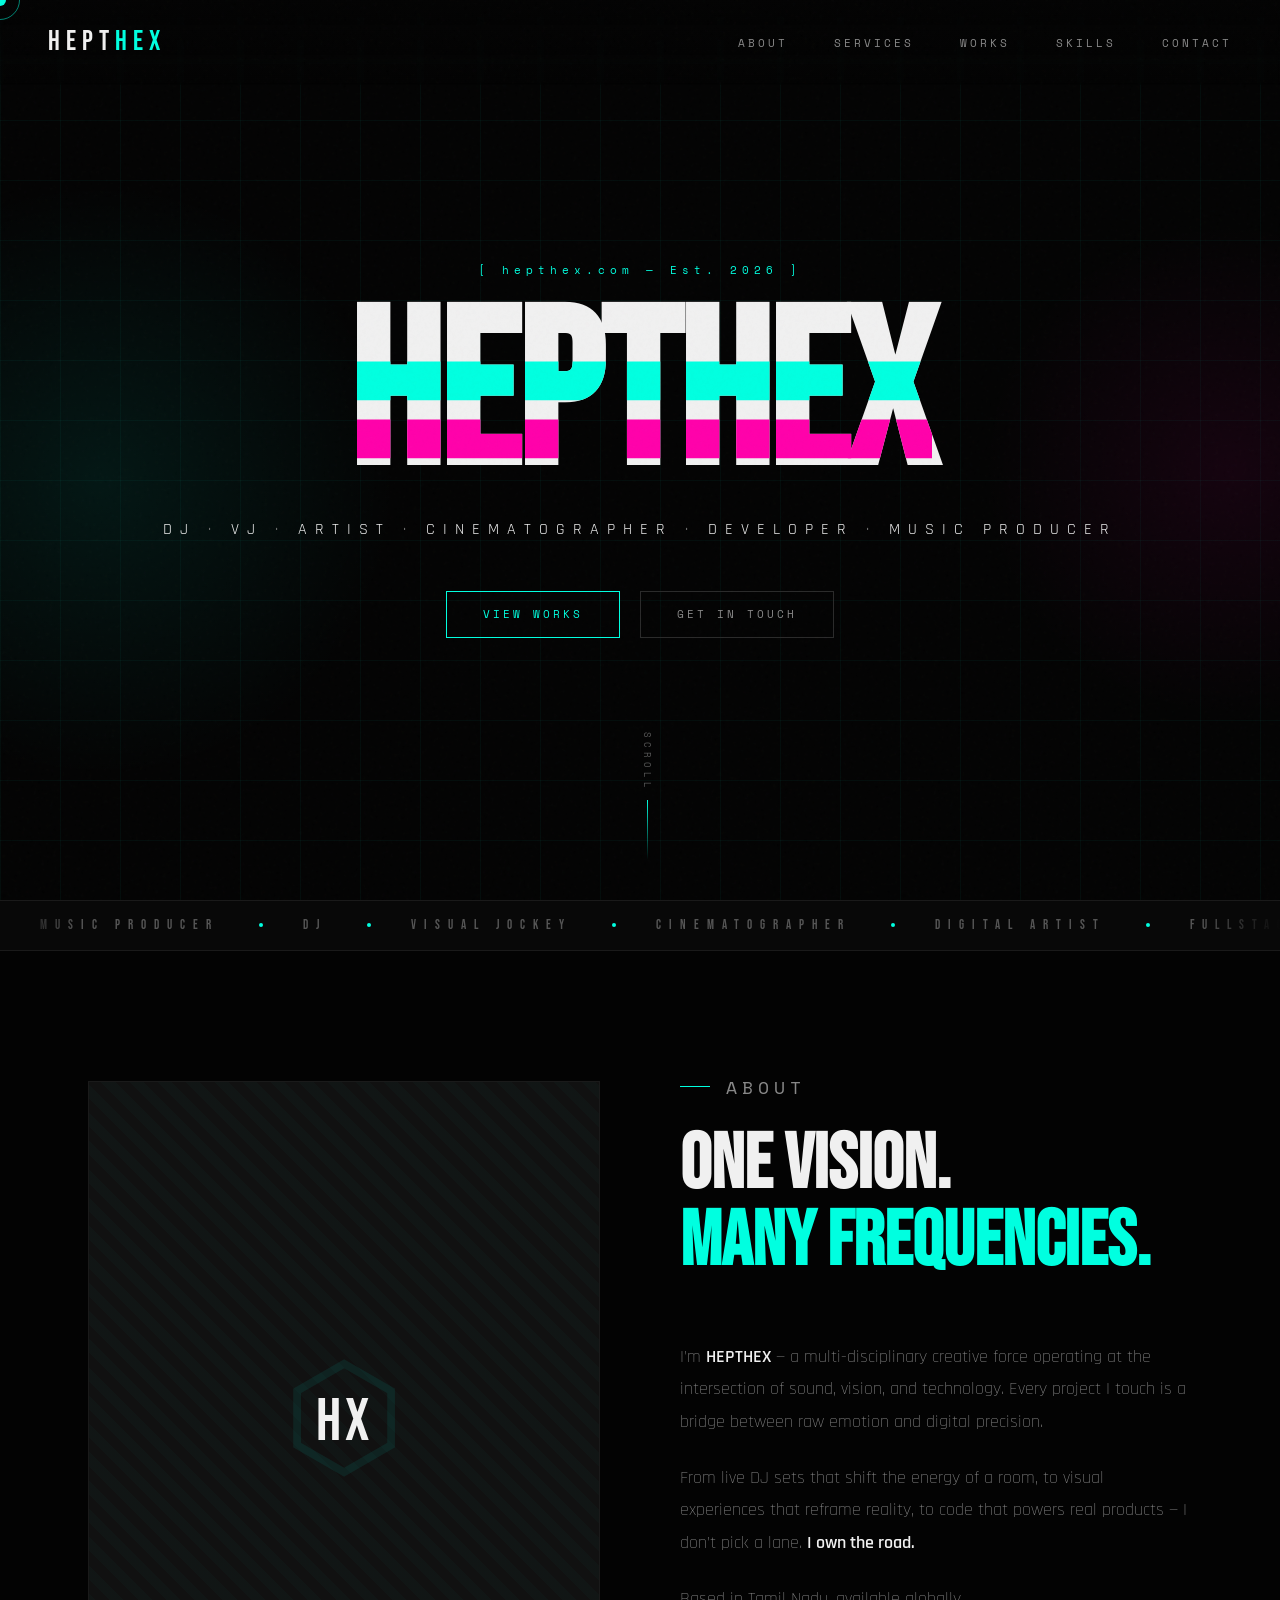
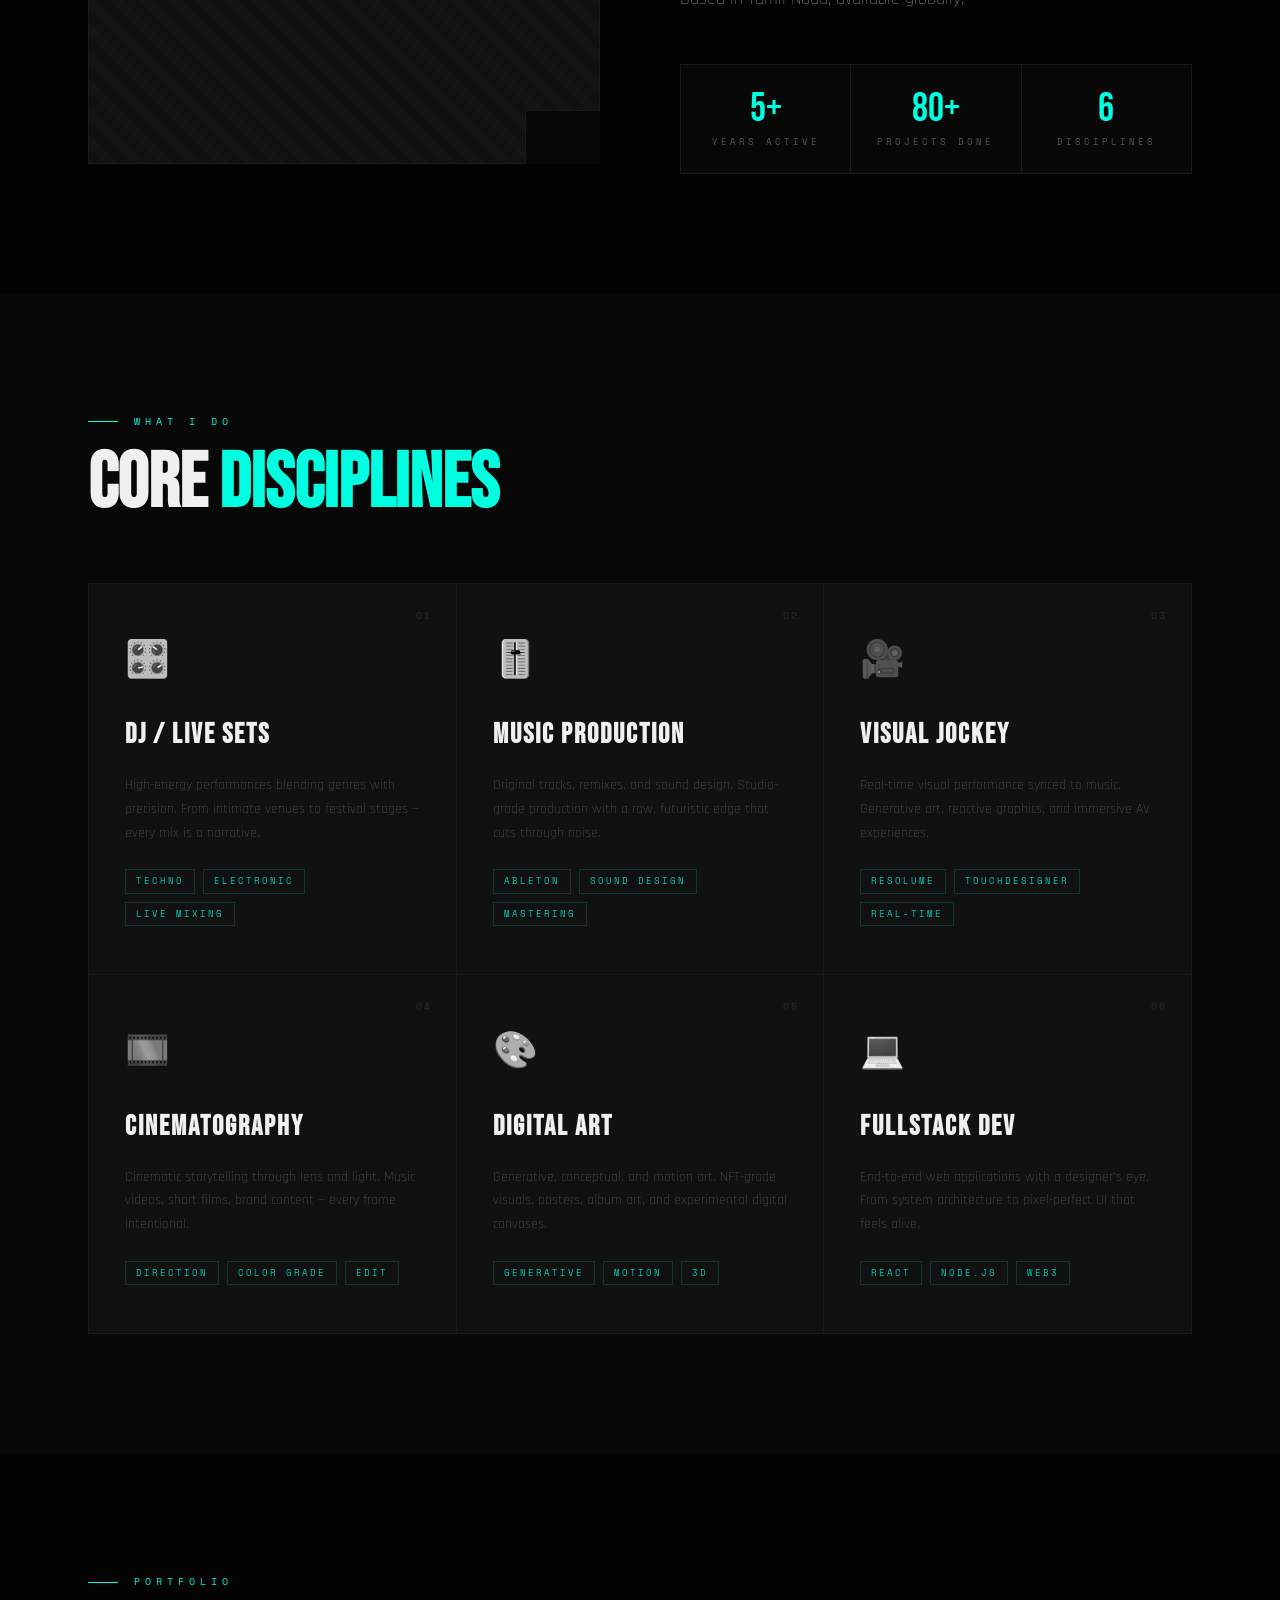
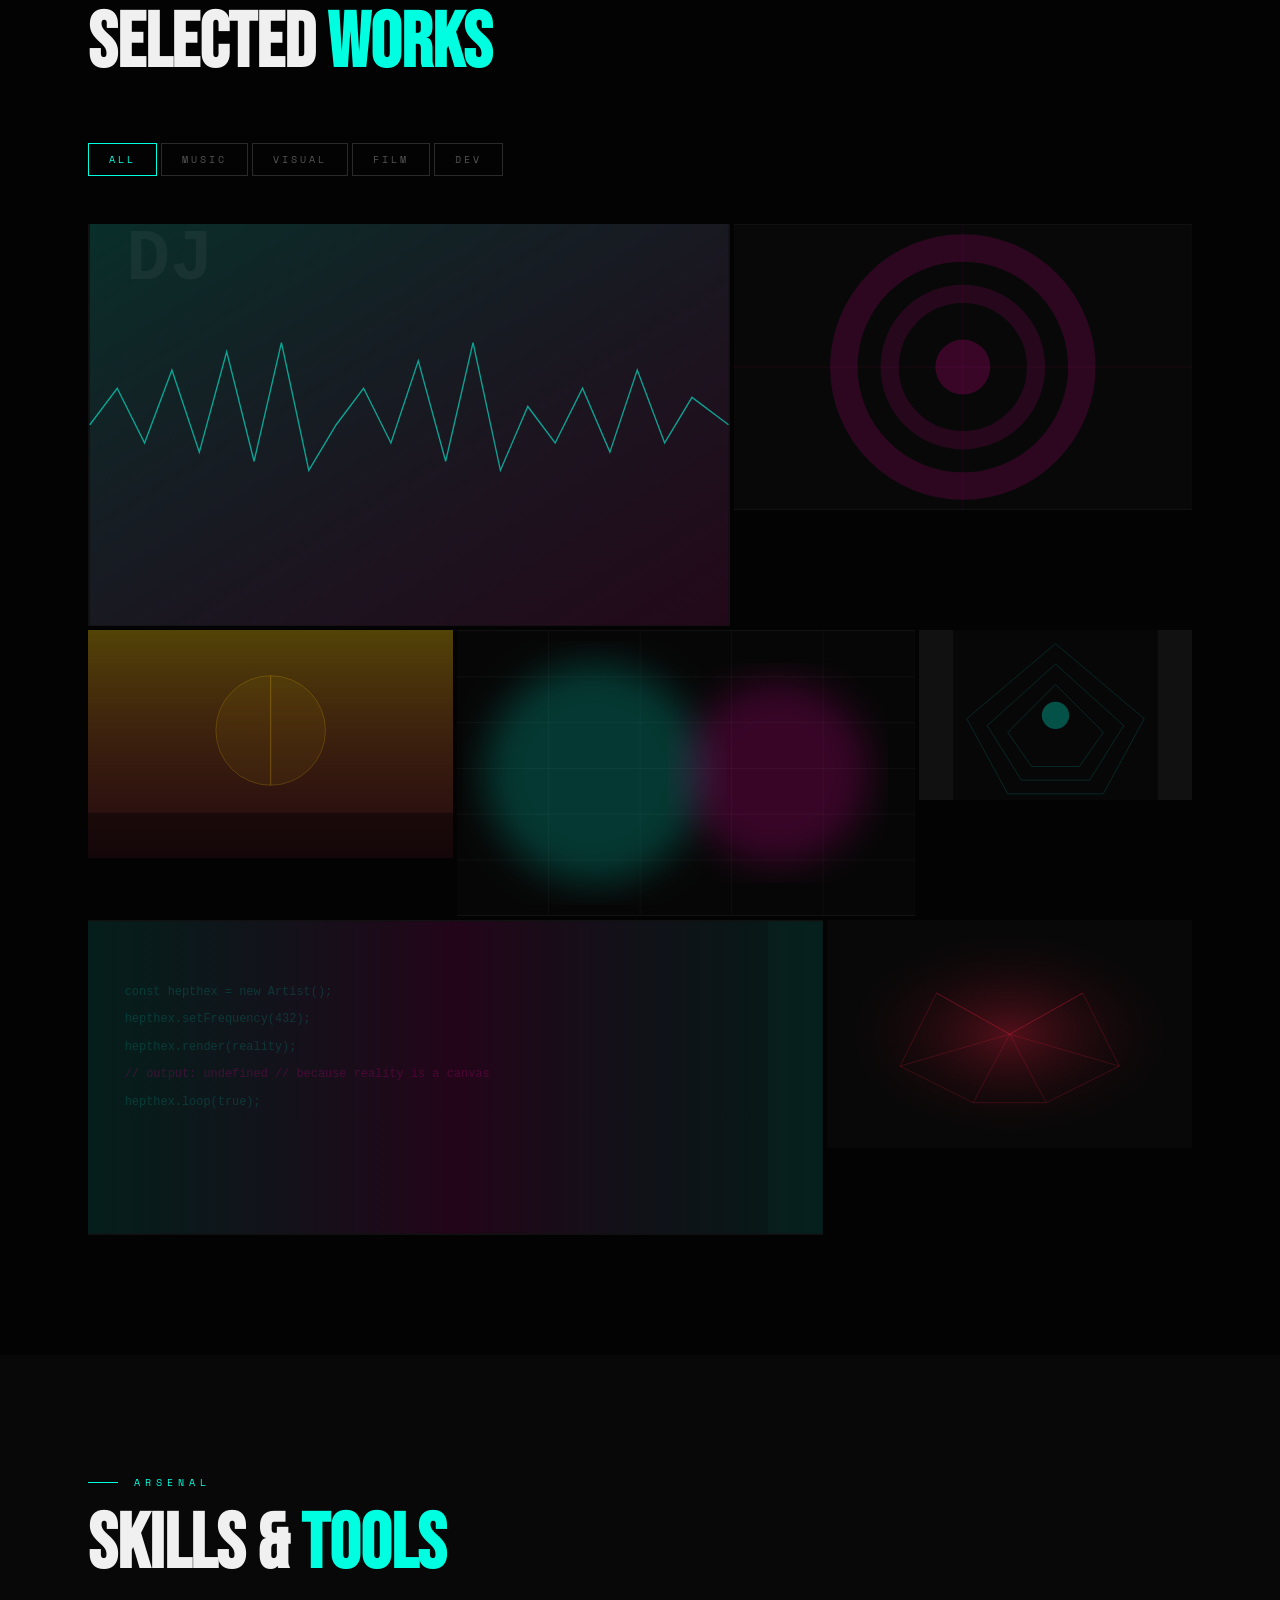
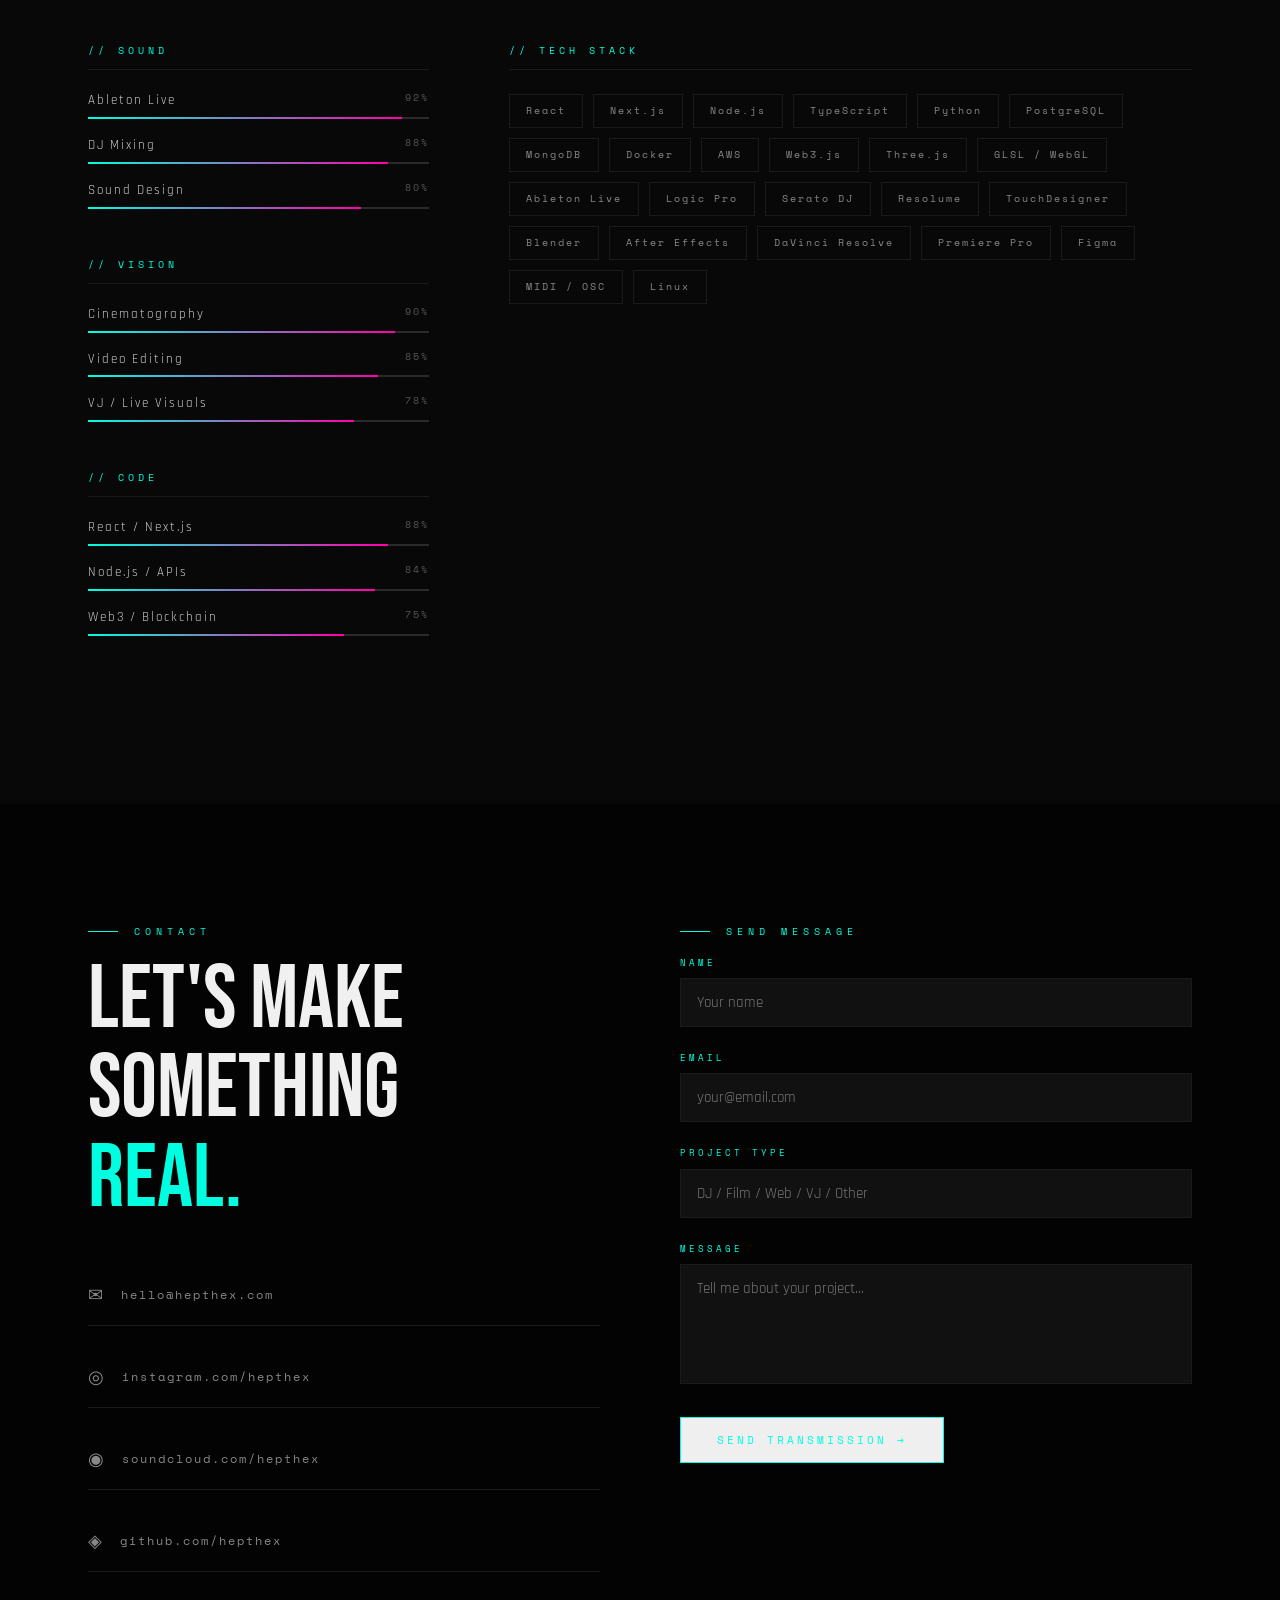
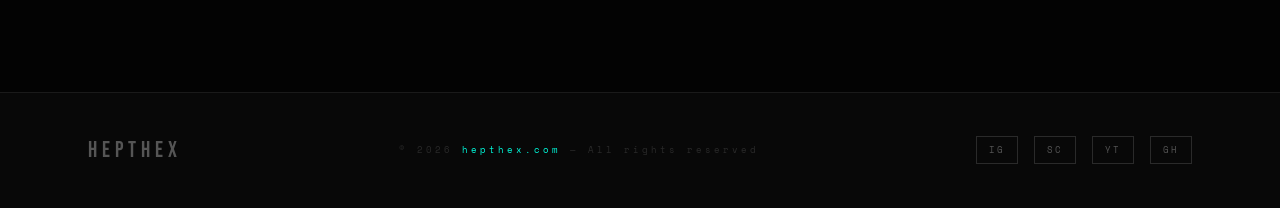
==== commit 4050a843: "Auto-update footer year dynamically" ====
--- a/index.html
+++ b/index.html
@@ -3,7 +3,7 @@
 <head>
 <meta charset="UTF-8">
 <meta name="viewport" content="width=device-width, initial-scale=1.0">
-<title>HEPTHEX — Artist · DJ · VJ · Cinematographer · Developer</title>
+<title>HEPTHEX</title>
 <link rel="preconnect" href="https://fonts.googleapis.com">
 <link href="https://fonts.googleapis.com/css2?family=Bebas+Neue&family=Space+Mono:ital,wght@0,400;0,700;1,400&family=Rajdhani:wght@300;400;600;700&display=swap" rel="stylesheet">
 <style>
@@ -960,7 +960,7 @@
   <div class="hero-glow-r"></div>
 
   <div class="hero-content">
-    <p class="hero-tag">[ hepthex.com — Est. 2024 ]</p>
+    <p class="hero-tag">[ hepthex.com — Est. 2026 ]</p>
     <h1 class="hero-title">
       <span class="glitch">HEPTHEX</span>
     </h1>
@@ -1436,25 +1436,29 @@
 
       <div class="reveal">
         <p class="section-label">Send Message</p>
-        <div class="contact-form">
+        <form action="https://api.web3forms.com/submit" method="POST" class="contact-form">
+          <input type="hidden" name="access_key" value="28e812bc-fad7-4eb9-80ca-18e01a3460ab">
+          <input type="hidden" name="to_email" value="connect@hepthex.com">
+          <input type="hidden" name="from_name" value="HEPTHEX Contact Form">
+          
           <div class="form-group">
             <label class="form-label">Name</label>
-            <input type="text" class="form-input" placeholder="Your name">
+            <input type="text" name="name" class="form-input" placeholder="Your name" required>
           </div>
           <div class="form-group">
             <label class="form-label">Email</label>
-            <input type="email" class="form-input" placeholder="your@email.com">
+            <input type="email" name="email" class="form-input" placeholder="your@email.com" required>
           </div>
           <div class="form-group">
             <label class="form-label">Project Type</label>
-            <input type="text" class="form-input" placeholder="DJ / Film / Web / VJ / Other">
+            <input type="text" name="project_type" class="form-input" placeholder="DJ / Film / Web / VJ / Other">
           </div>
           <div class="form-group">
             <label class="form-label">Message</label>
-            <textarea class="form-textarea" placeholder="Tell me about your project..."></textarea>
-          </div>
-          <button class="btn btn-primary" style="width:fit-content"><span>Send Transmission →</span></button>
-        </div>
+            <textarea name="message" class="form-textarea" placeholder="Tell me about your project..." required></textarea>
+          </div>
+          <button type="submit" class="btn btn-primary" style="width:fit-content"><span>Send Transmission →</span></button>
+        </form>
       </div>
     </div>
   </div>
@@ -1465,7 +1469,7 @@
   <div class="container">
     <div class="footer-inner">
       <div class="footer-logo">HEPTHEX</div>
-      <p class="footer-copy">© 2024 <a href="https://hepthex.com">hepthex.com</a> — All rights reserved</p>
+      <p class="footer-copy">© <span id="year"></span> <a href="https://hepthex.com">hepthex.com</a> — All rights reserved</p>
       <div class="footer-social">
         <a href="#" class="social-btn">IG</a>
         <a href="#" class="social-btn">SC</a>
@@ -1477,6 +1481,9 @@
 </footer>
 
 <script>
+  // AUTO-UPDATE FOOTER YEAR
+  document.getElementById('year').textContent = new Date().getFullYear();
+
   // CURSOR
   const cursor = document.getElementById('cursor');
   const ring = document.getElementById('cursor-ring');
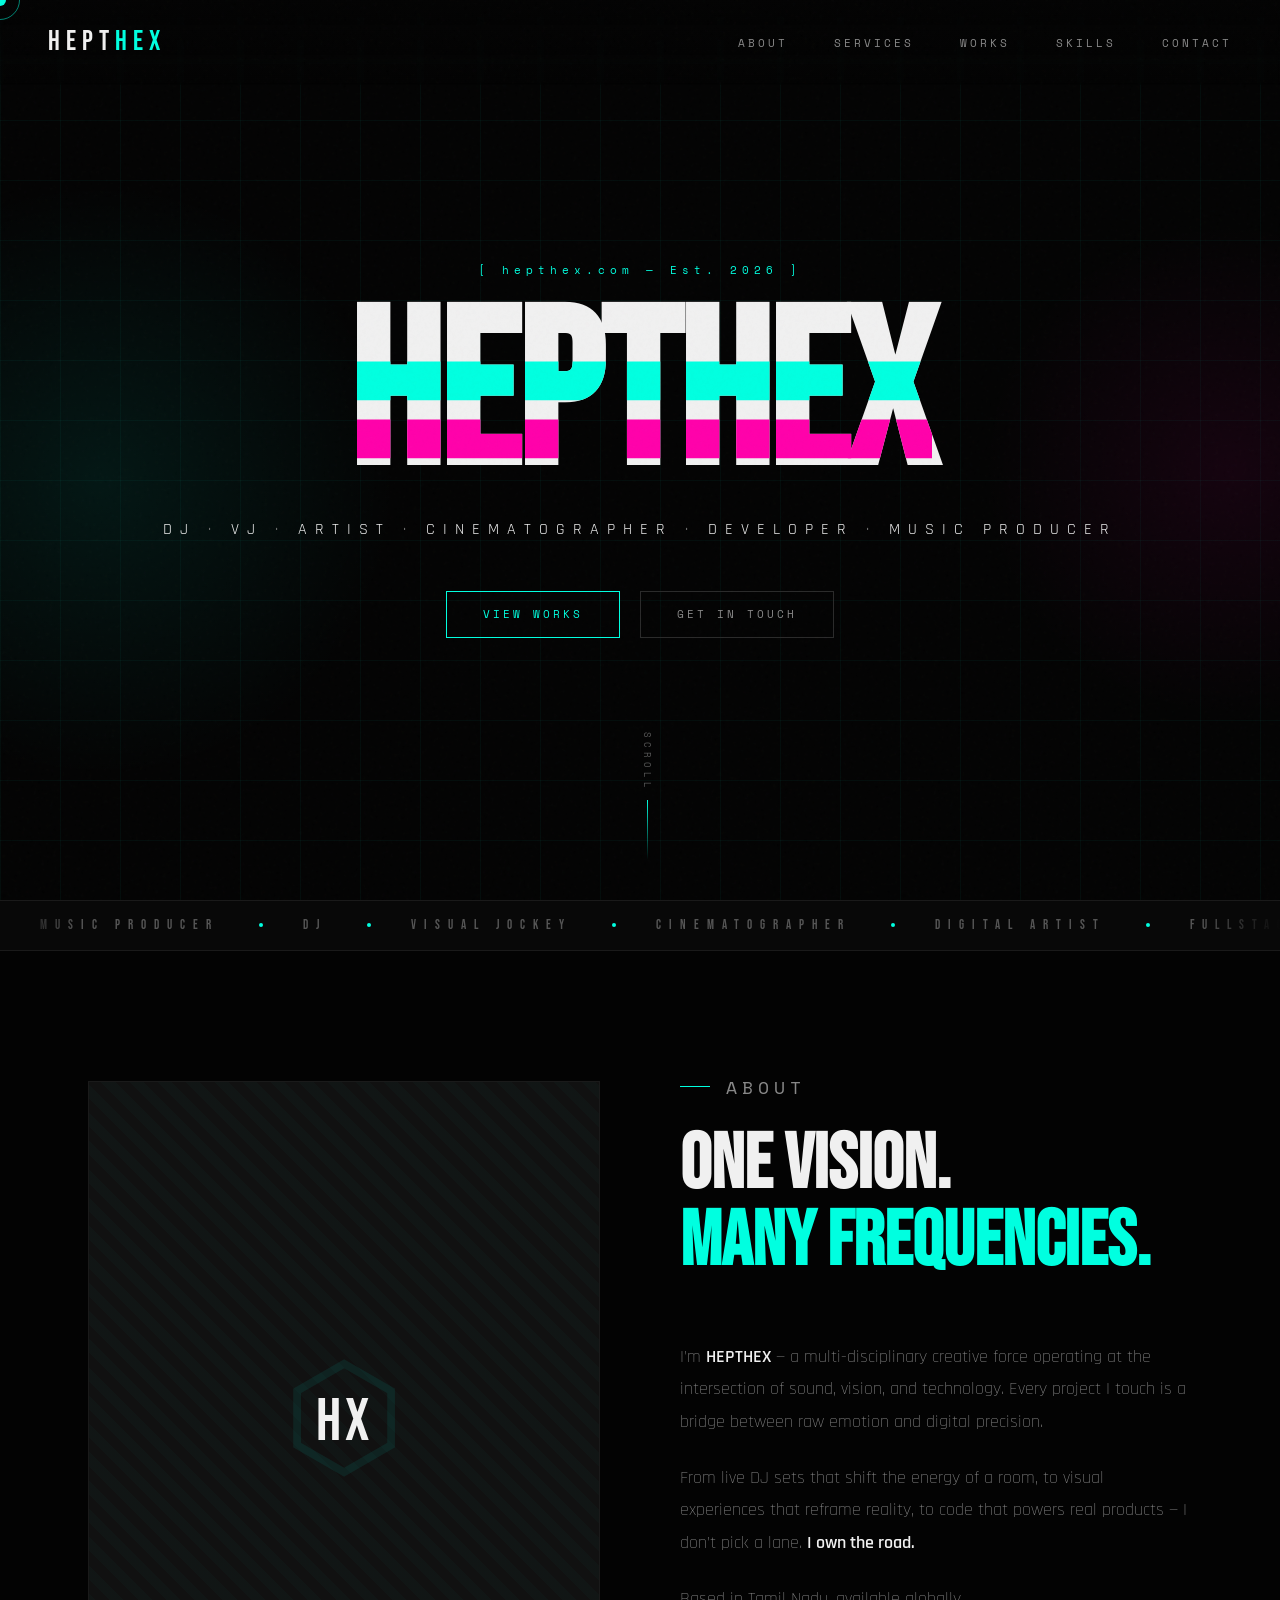
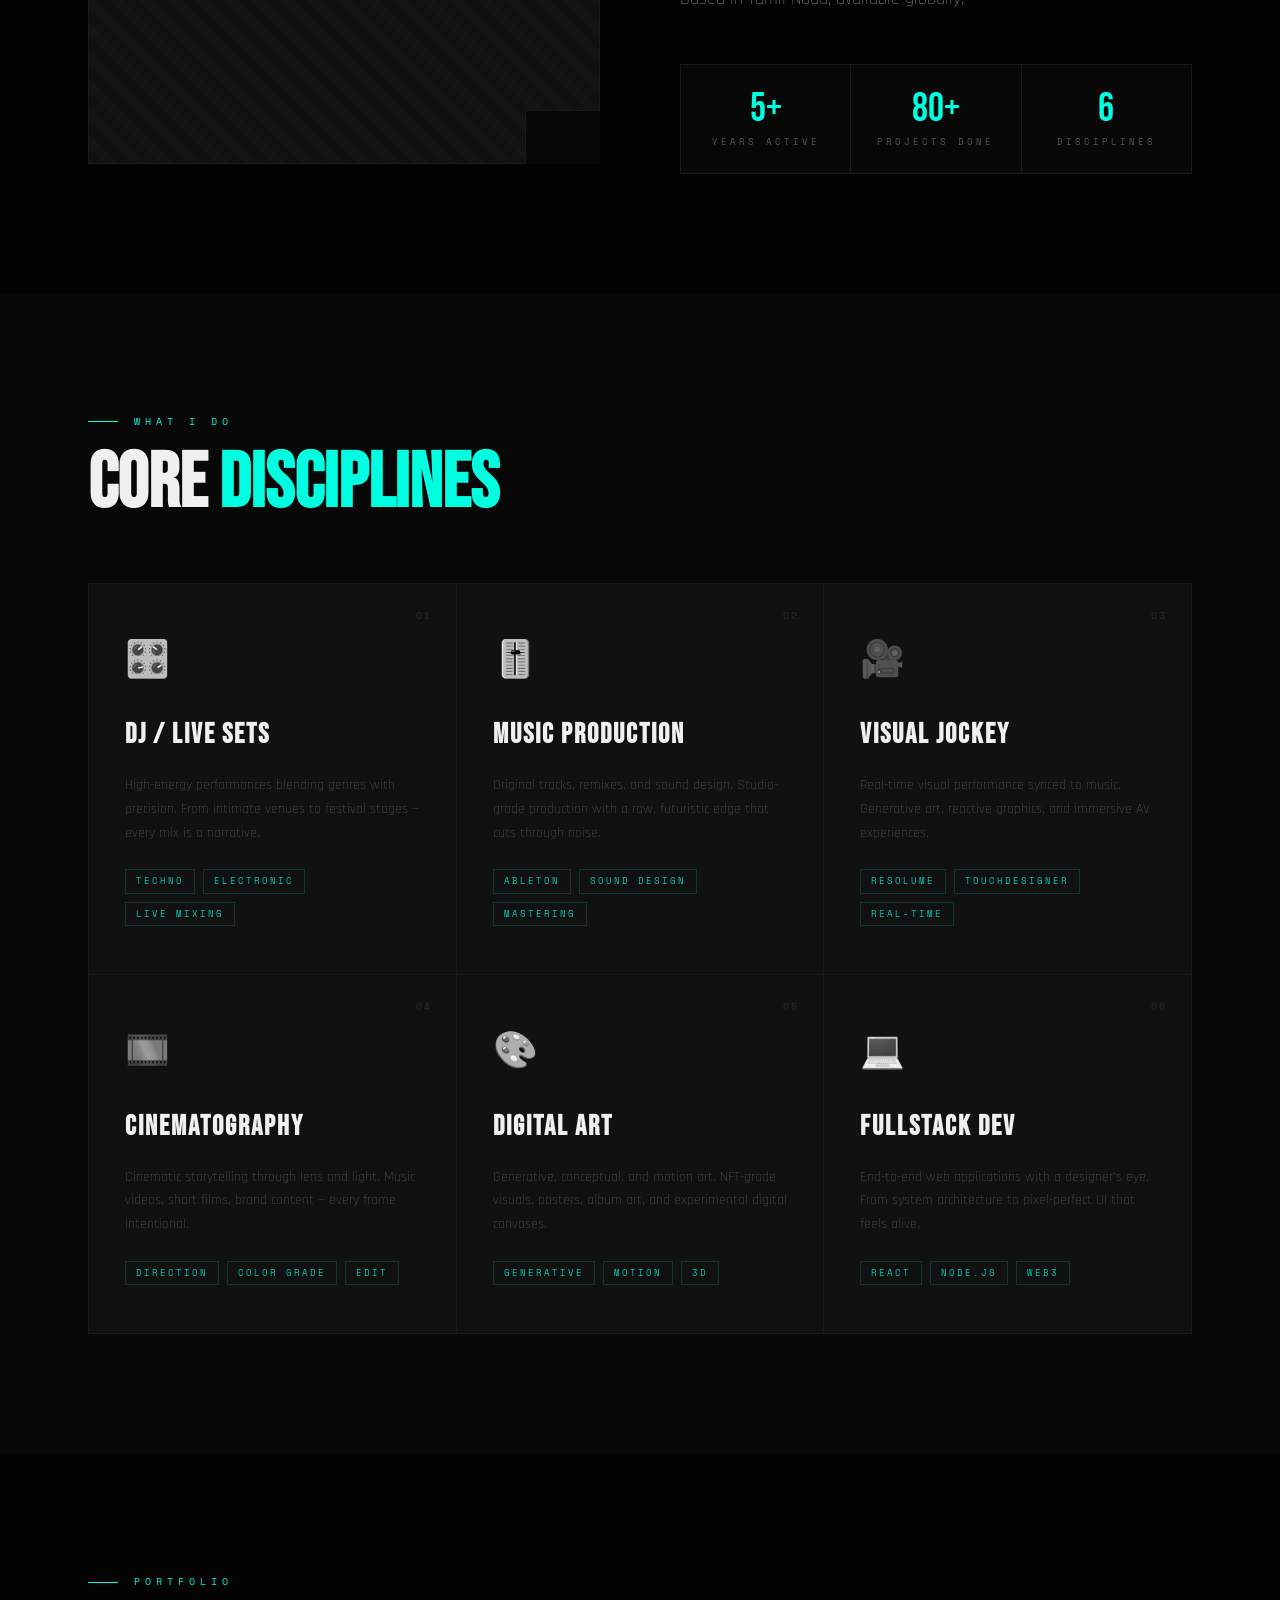
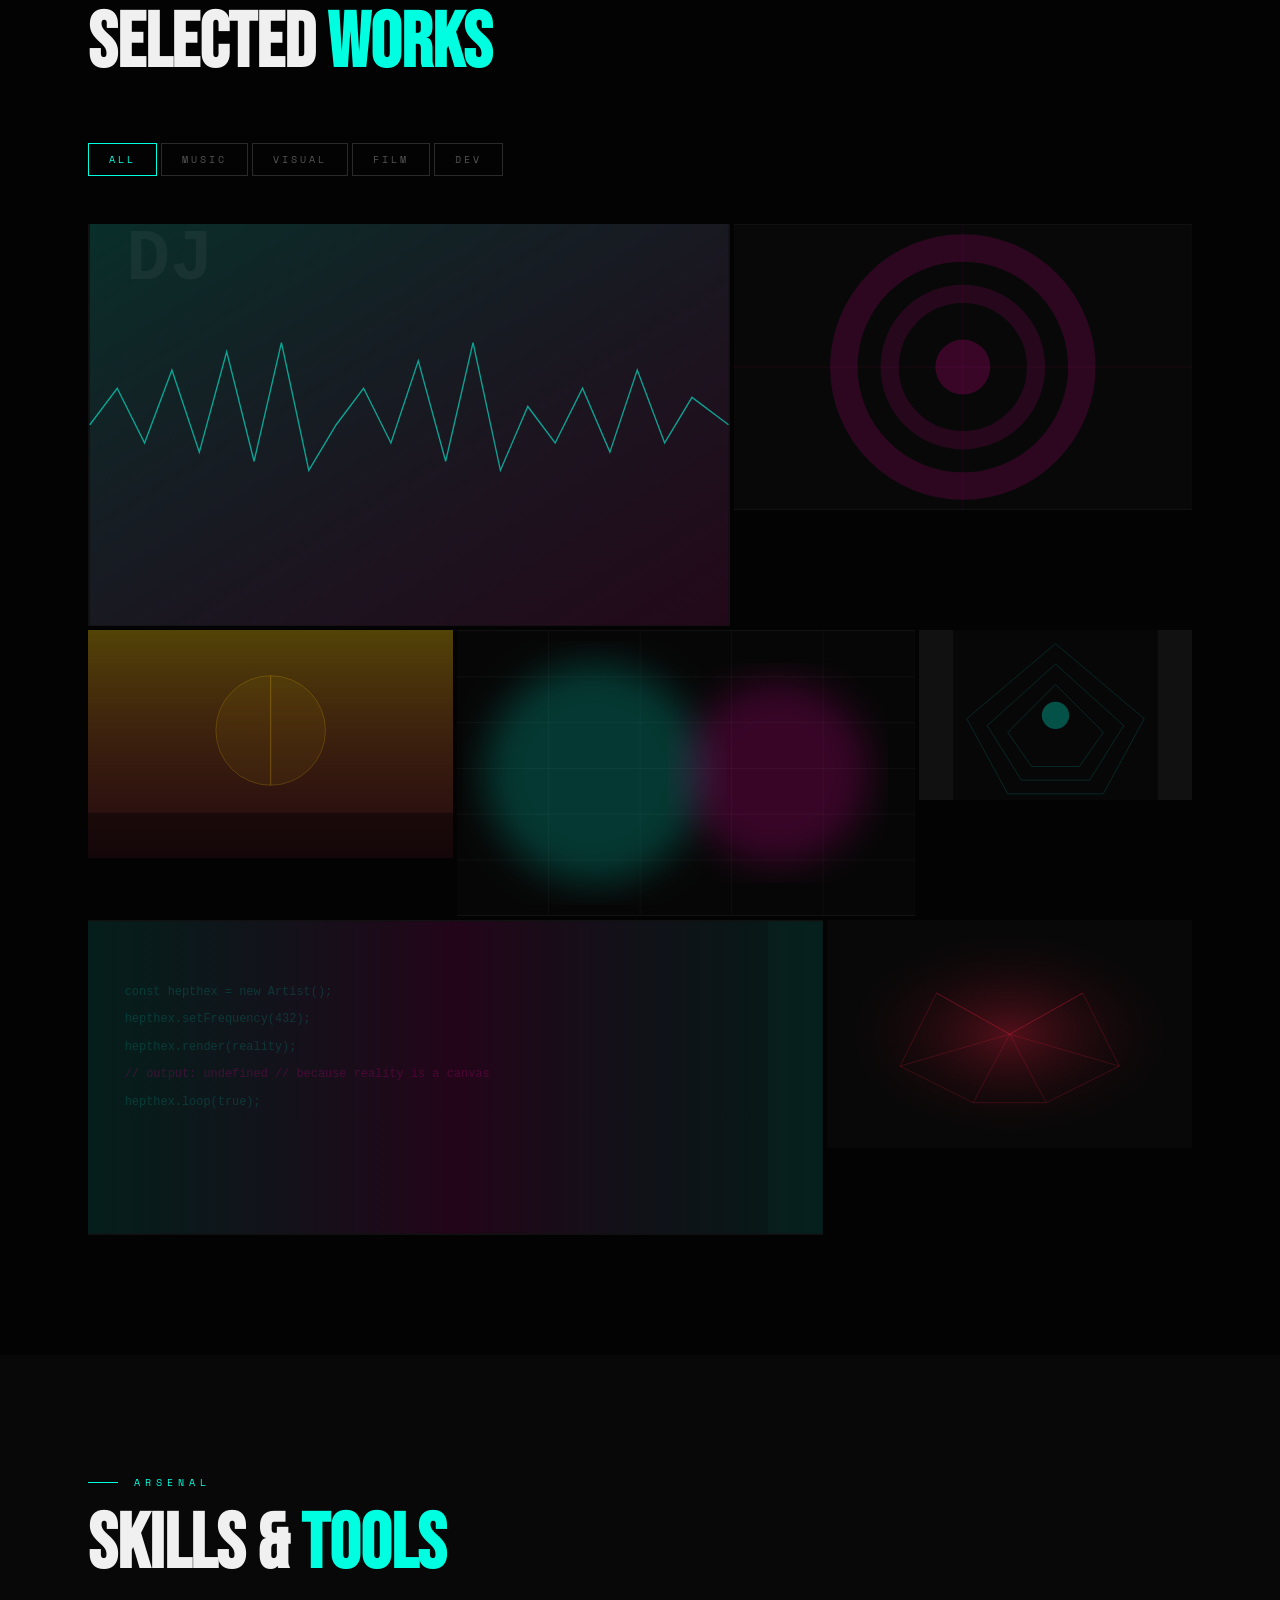
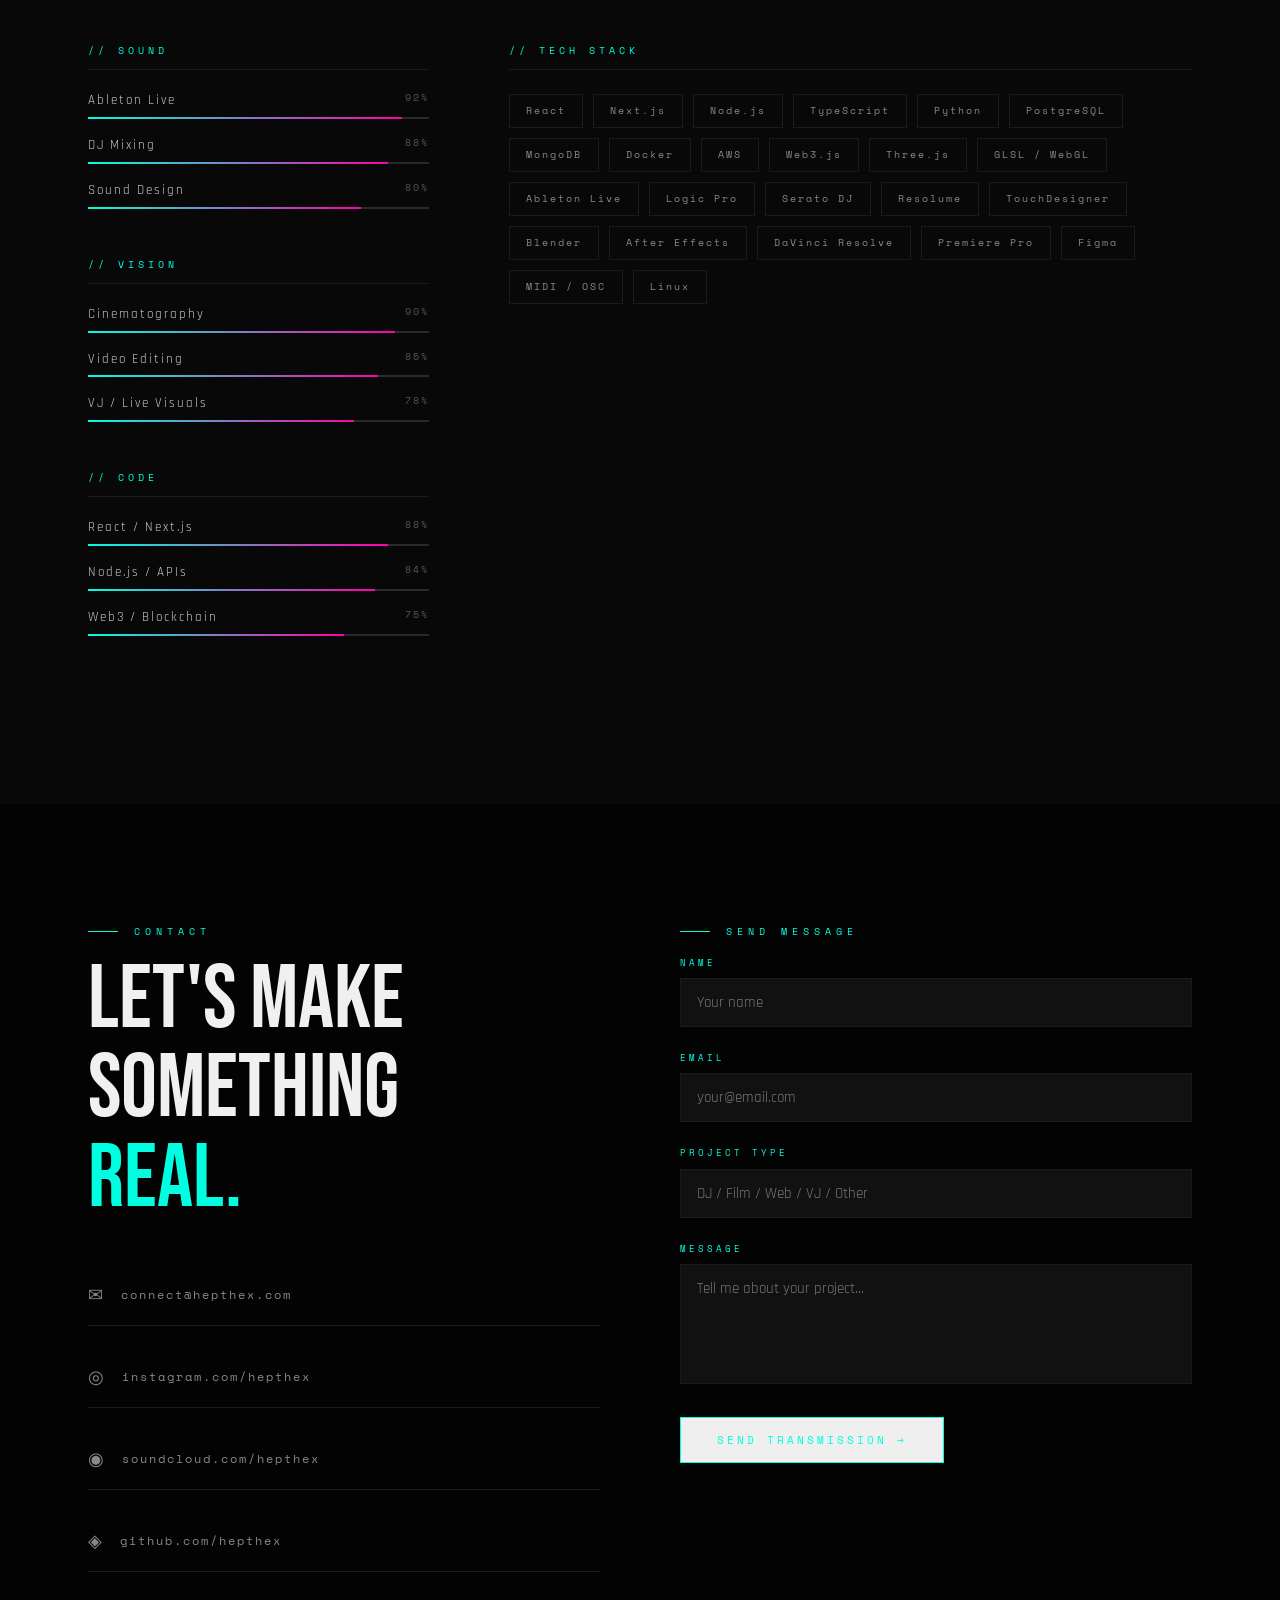
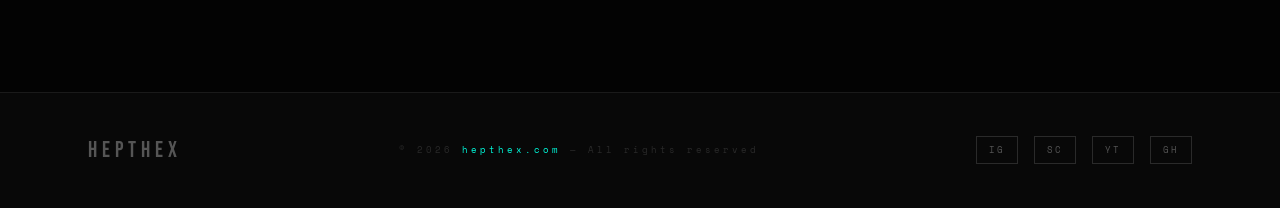
==== commit ebaec708: "Update index.html" ====
--- a/index.html
+++ b/index.html
@@ -1415,9 +1415,9 @@
         <p class="section-label">Contact</p>
         <div class="contact-big">Let's Make<br>Something<br><span class="accent">Real.</span></div>
         <div class="contact-links">
-          <a href="mailto:hello@hepthex.com" class="contact-link">
+          <a href="mailto:connect@hepthex.com" class="contact-link">
             <span class="contact-link-icon">✉</span>
-            hello@hepthex.com
+            connect@hepthex.com
           </a>
           <a href="https://instagram.com/hepthex" class="contact-link">
             <span class="contact-link-icon">◎</span>
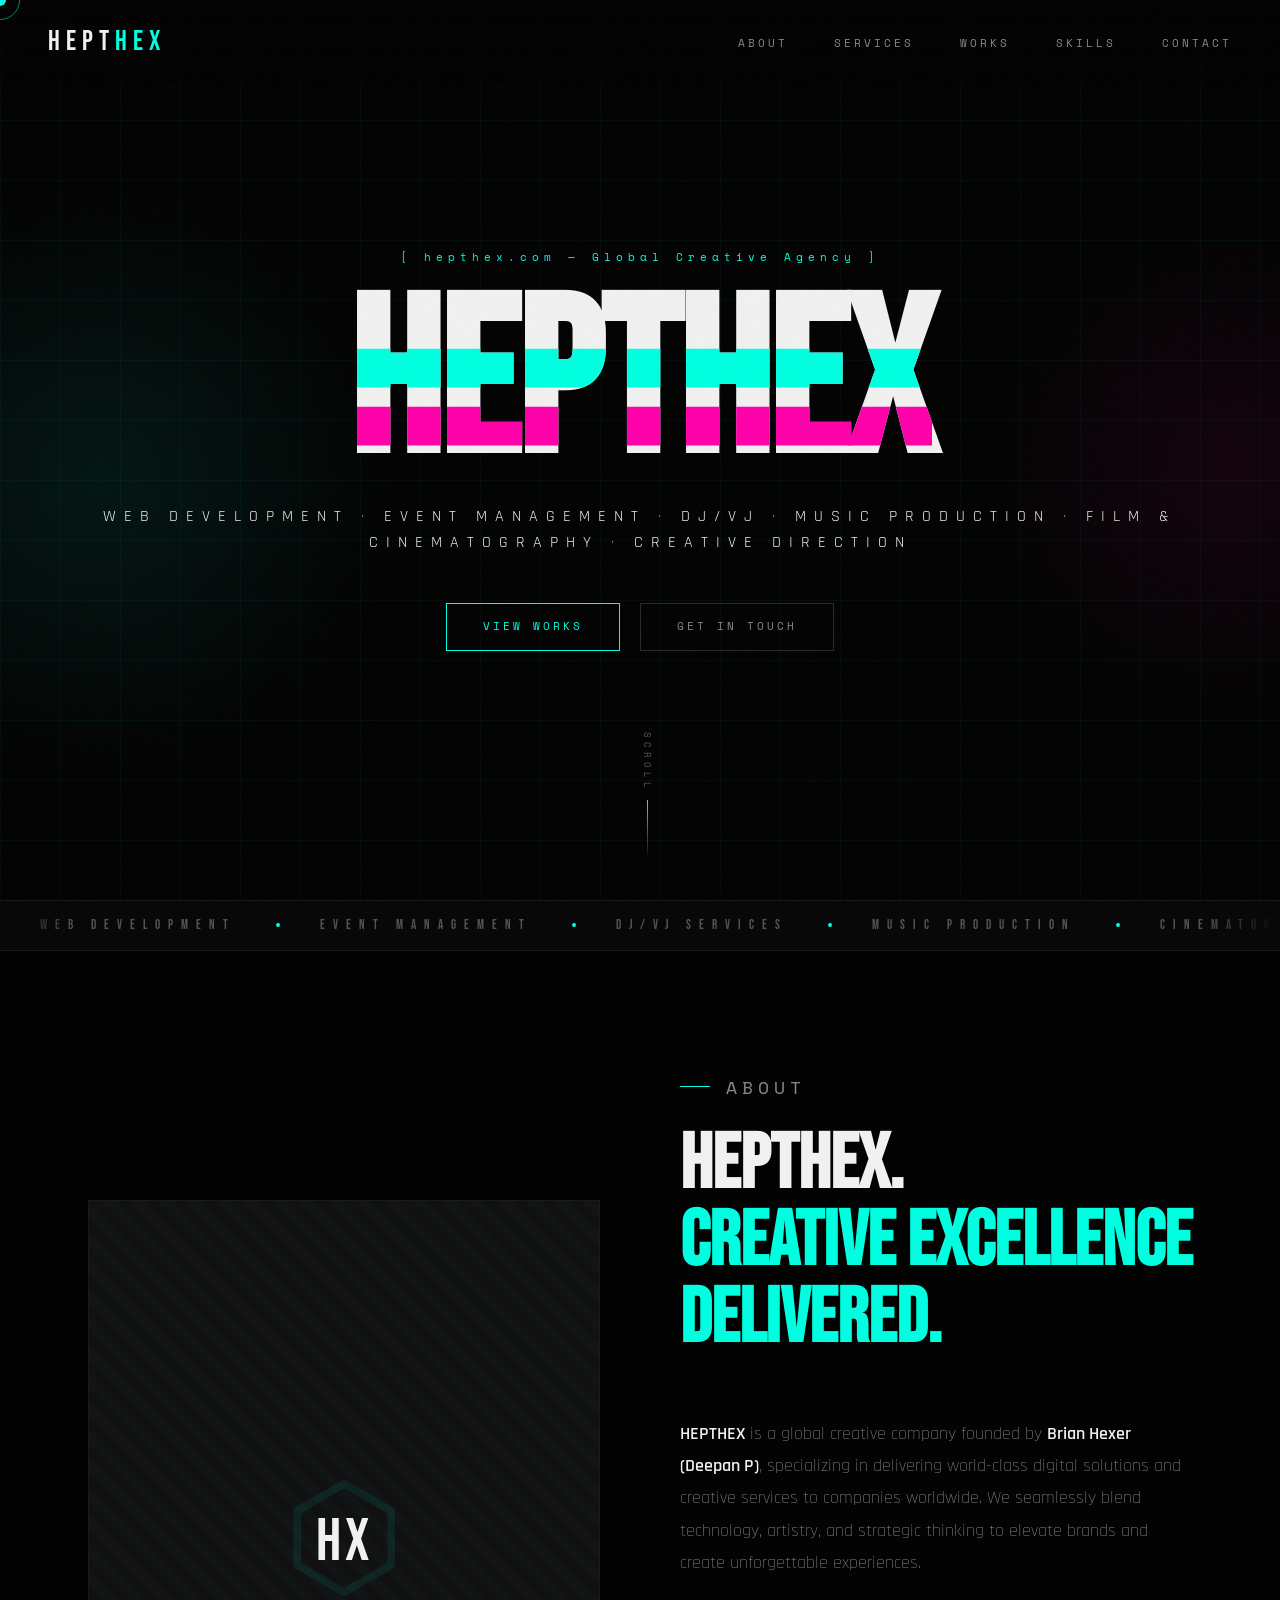
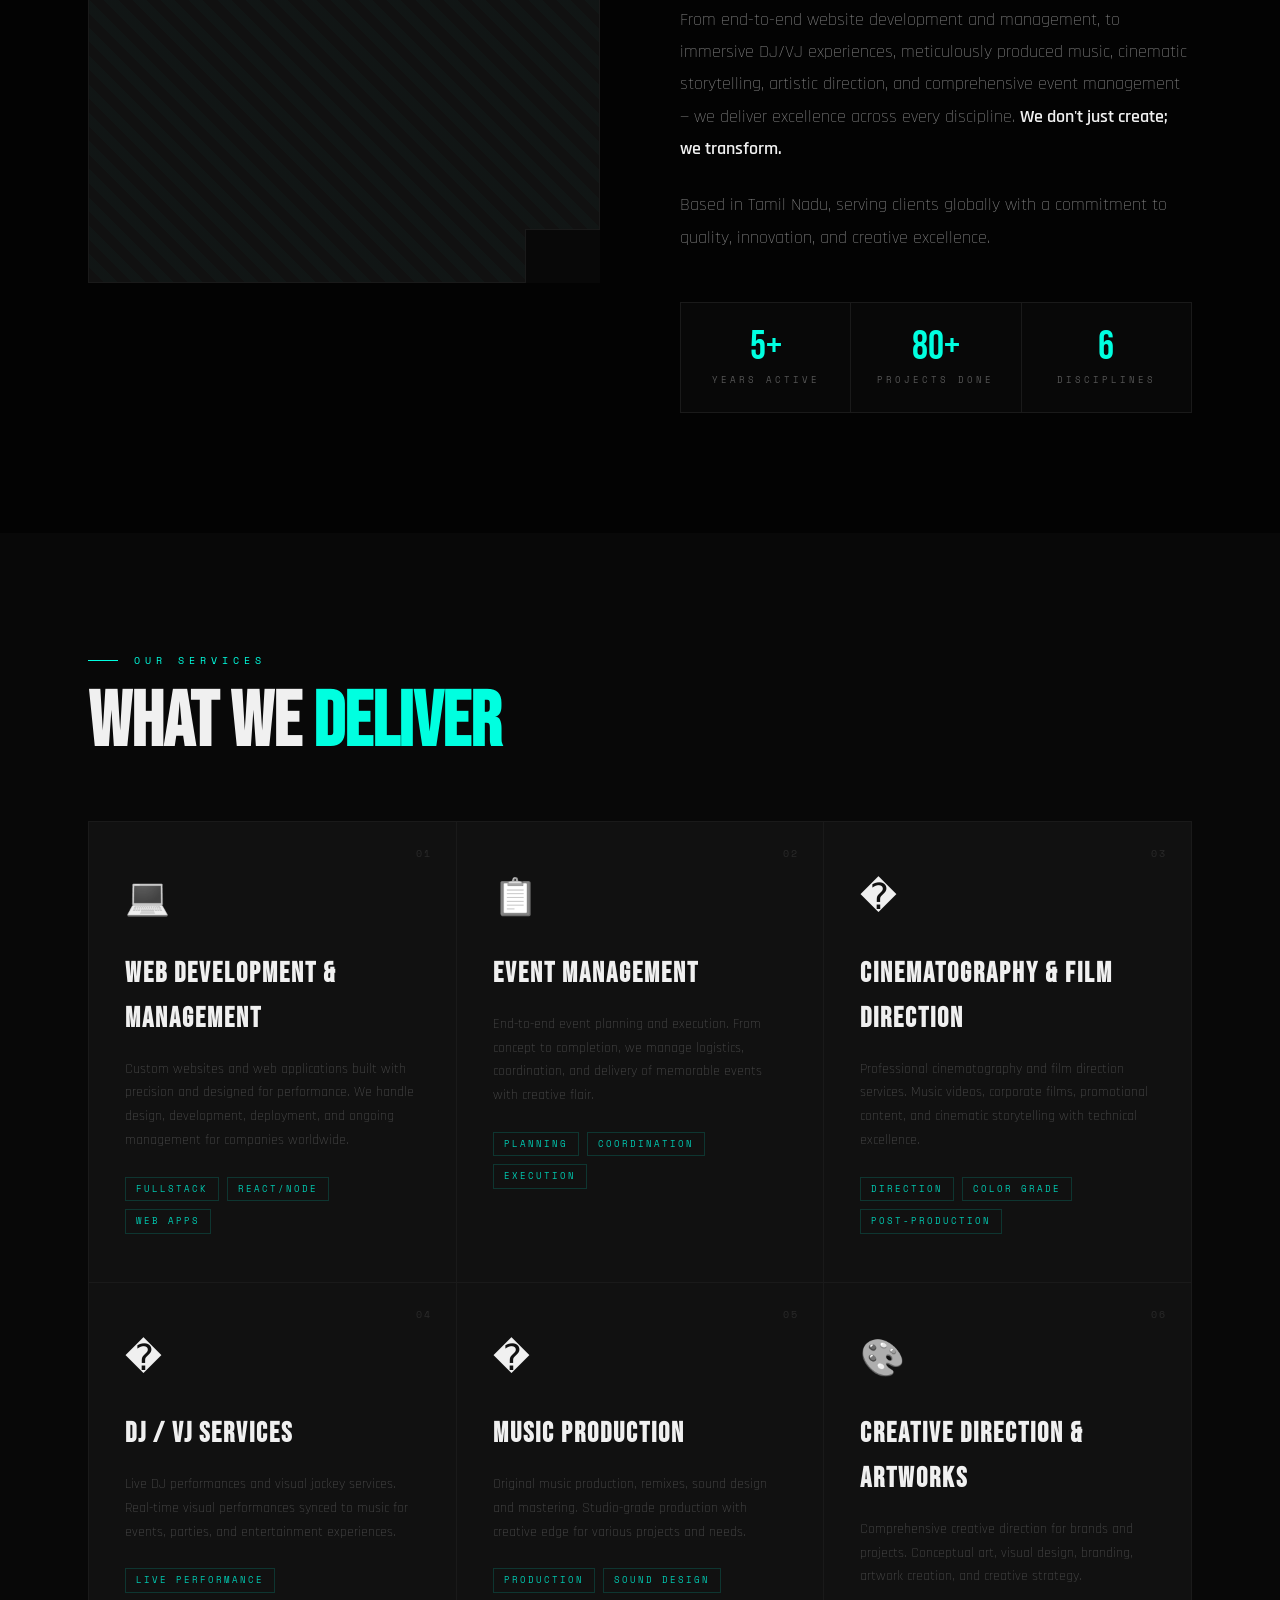
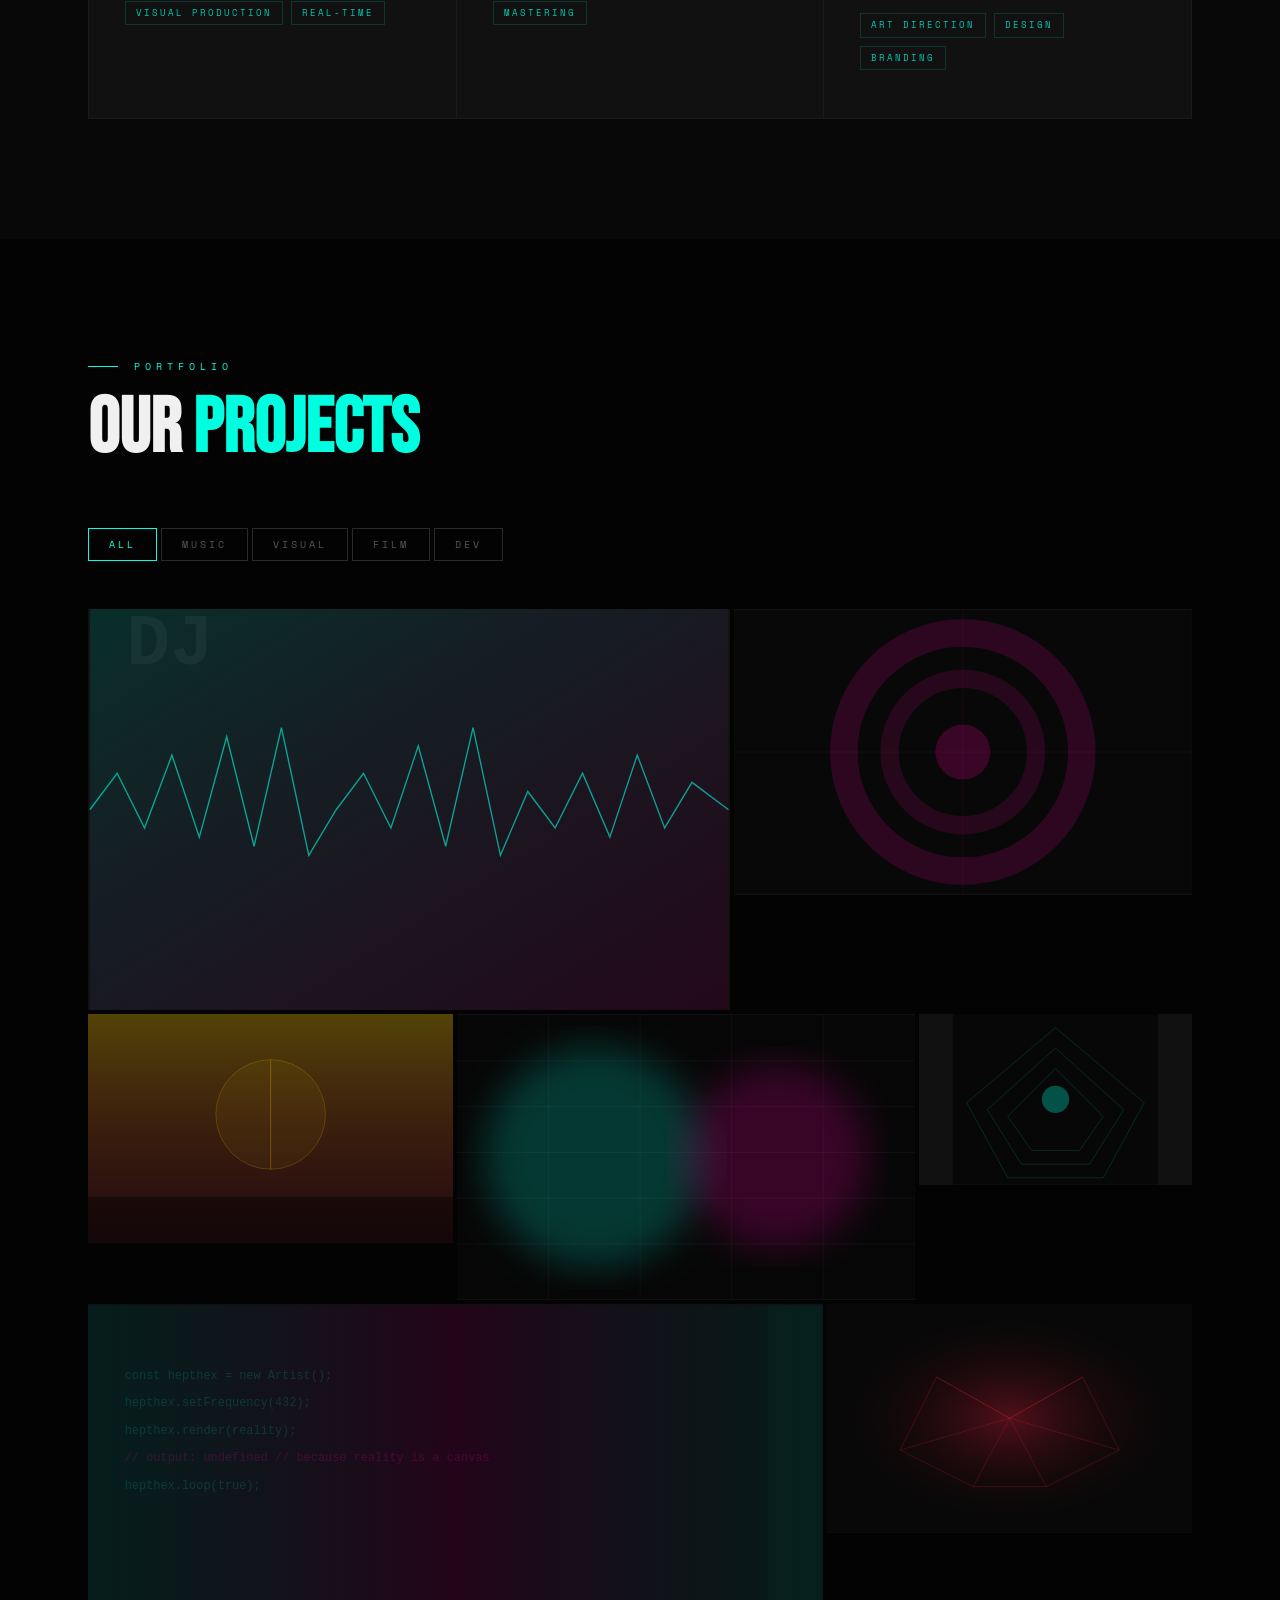
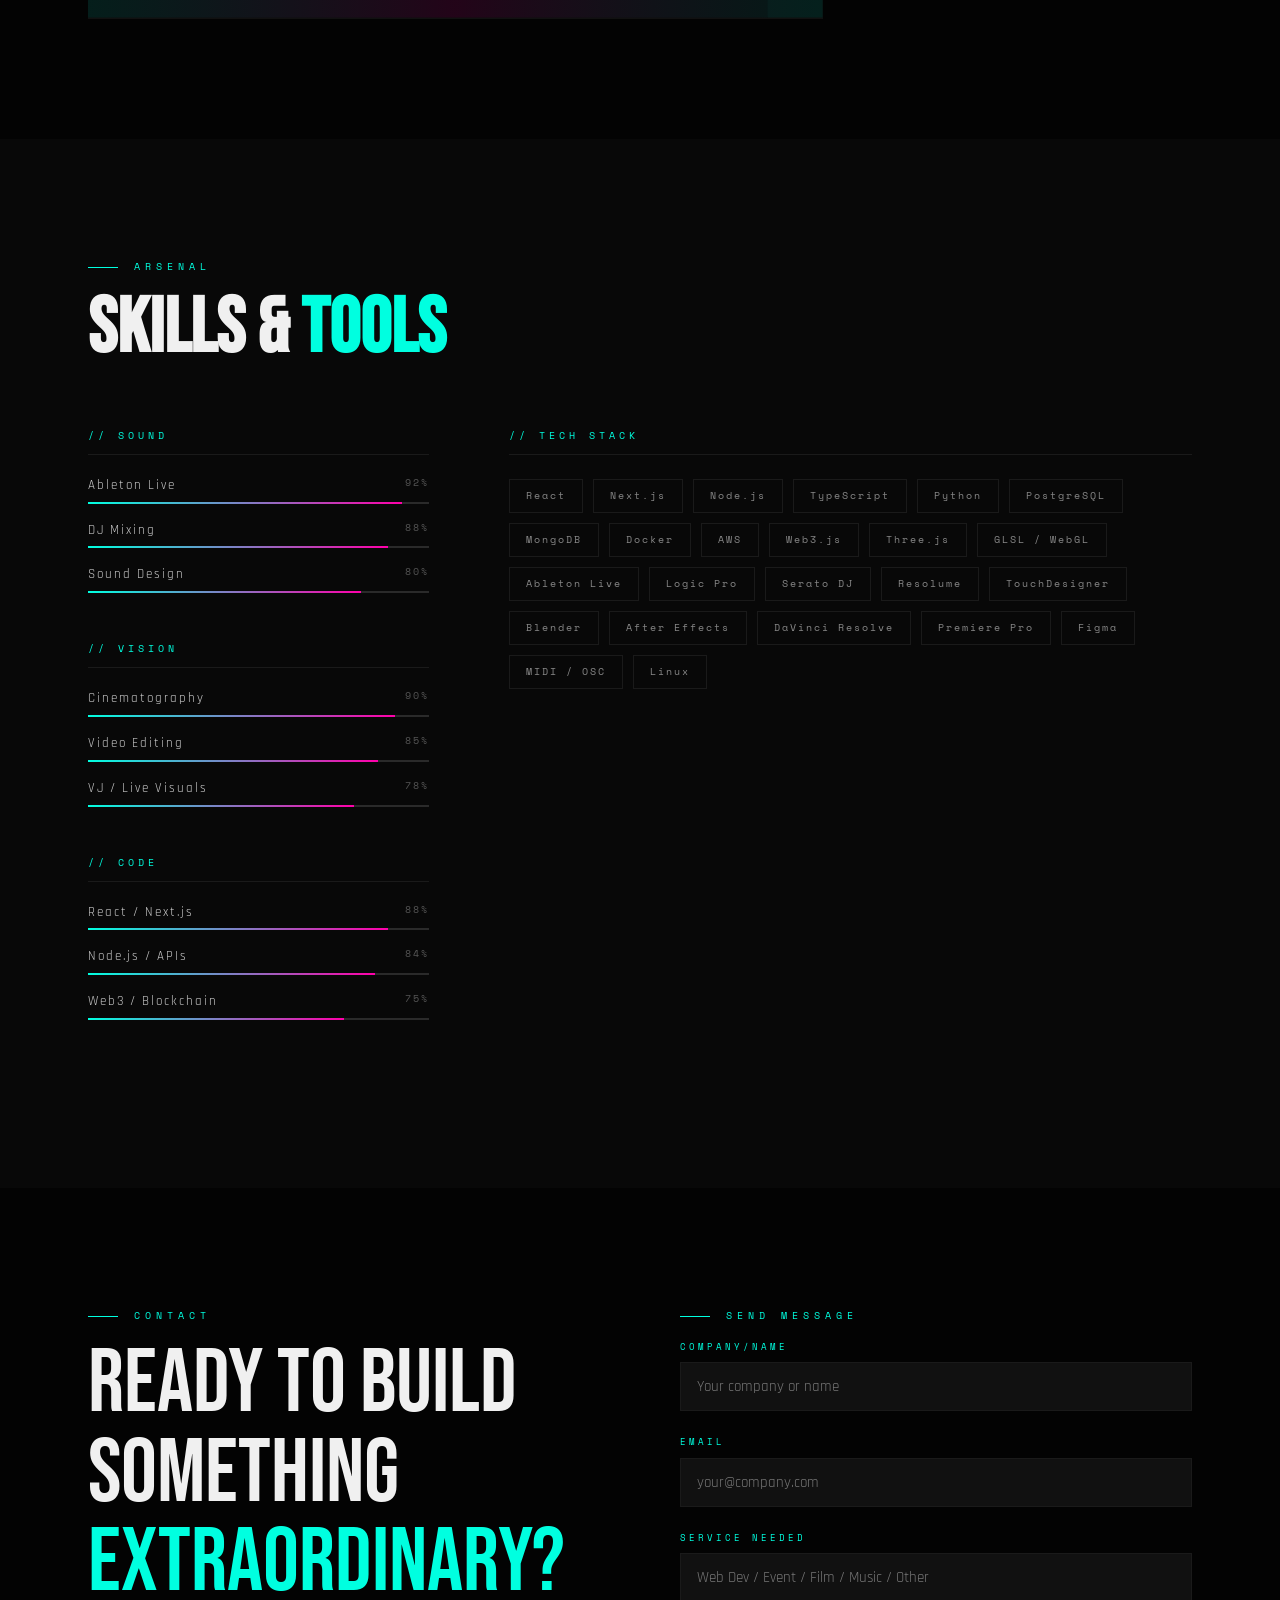
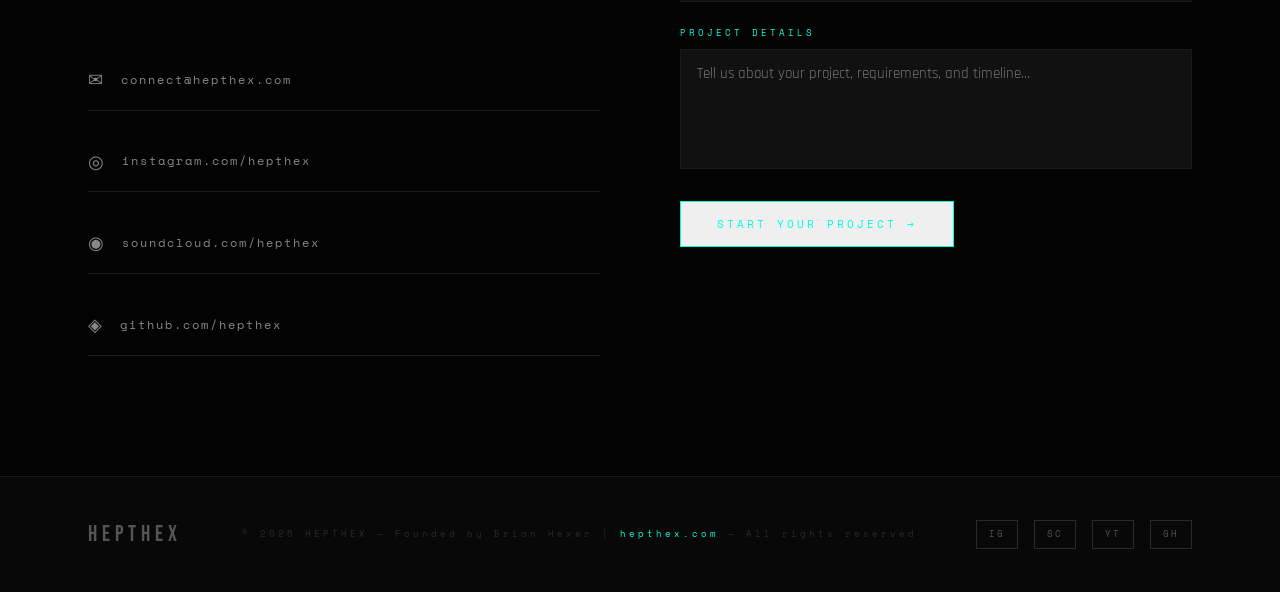
==== commit 5af8c327: "Rebrand site as HEPTHEX company with Brian Hexer as founder - Update services, messaging, and positi" ====
--- a/index.html
+++ b/index.html
@@ -3,7 +3,7 @@
 <head>
 <meta charset="UTF-8">
 <meta name="viewport" content="width=device-width, initial-scale=1.0">
-<title>HEPTHEX</title>
+<title>HEPTHEX — Web Development & Creative Services | Global Digital Agency</title>
 <link rel="preconnect" href="https://fonts.googleapis.com">
 <link href="https://fonts.googleapis.com/css2?family=Bebas+Neue&family=Space+Mono:ital,wght@0,400;0,700;1,400&family=Rajdhani:wght@300;400;600;700&display=swap" rel="stylesheet">
 <style>
@@ -960,12 +960,12 @@
   <div class="hero-glow-r"></div>
 
   <div class="hero-content">
-    <p class="hero-tag">[ hepthex.com — Est. 2026 ]</p>
+    <p class="hero-tag">[ hepthex.com — Global Creative Agency ]</p>
     <h1 class="hero-title">
       <span class="glitch">HEPTHEX</span>
     </h1>
     <p class="hero-subtitle">
-      <span>DJ</span> · <span>VJ</span> · <span>Artist</span> · <span>Cinematographer</span> · <span>Developer</span> · <span> Music Producer</span>
+      <span>Web Development</span> · <span>Event Management</span> · <span>DJ/VJ</span> · <span>Music Production</span> · <span>Film & Cinematography</span> · <span>Creative Direction</span>
     </p>
     <div class="hero-cta">
       <a href="#works" class="btn btn-primary"><span>View Works</span></a>
@@ -982,8 +982,8 @@
 <!-- TICKER -->
 <div class="ticker-wrap">
   <div class="ticker">
-    <div class="ticker-item">MUSIC PRODUCER <span class="ticker-dot"></span> DJ <span class="ticker-dot"></span> VISUAL JOCKEY <span class="ticker-dot"></span> CINEMATOGRAPHER <span class="ticker-dot"></span> DIGITAL ARTIST <span class="ticker-dot"></span> FULLSTACK DEV <span class="ticker-dot"></span> CREATIVE TECHNOLOGIST <span class="ticker-dot"></span></div>
-    <div class="ticker-item">MUSIC PRODUCER <span class="ticker-dot"></span> DJ <span class="ticker-dot"></span> VISUAL JOCKEY <span class="ticker-dot"></span> CINEMATOGRAPHER <span class="ticker-dot"></span> DIGITAL ARTIST <span class="ticker-dot"></span> FULLSTACK DEV <span class="ticker-dot"></span> CREATIVE TECHNOLOGIST <span class="ticker-dot"></span></div>
+    <div class="ticker-item">WEB DEVELOPMENT <span class="ticker-dot"></span> EVENT MANAGEMENT <span class="ticker-dot"></span> DJ/VJ SERVICES <span class="ticker-dot"></span> MUSIC PRODUCTION <span class="ticker-dot"></span> CINEMATOGRAPHY <span class="ticker-dot"></span> FILM DIRECTION <span class="ticker-dot"></span> CREATIVE DIRECTION <span class="ticker-dot"></span></div>
+    <div class="ticker-item">WEB DEVELOPMENT <span class="ticker-dot"></span> EVENT MANAGEMENT <span class="ticker-dot"></span> DJ/VJ SERVICES <span class="ticker-dot"></span> MUSIC PRODUCTION <span class="ticker-dot"></span> CINEMATOGRAPHY <span class="ticker-dot"></span> FILM DIRECTION <span class="ticker-dot"></span> CREATIVE DIRECTION <span class="ticker-dot"></span></div>
   </div>
 </div>
 
@@ -1019,10 +1019,10 @@
 
       <div class="about-text reveal">
         <p class="section-label">About</p>
-        <h2 class="section-title">One Vision.<br><span class="accent">Many Frequencies.</span></h2>
-        <p>I'm <strong>HEPTHEX</strong> — a multi-disciplinary creative force operating at the intersection of sound, vision, and technology. Every project I touch is a bridge between raw emotion and digital precision.</p>
-        <p>From live DJ sets that shift the energy of a room, to visual experiences that reframe reality, to code that powers real products — I don't pick a lane. <strong>I own the road.</strong></p>
-        <p>Based in Tamil Nadu, available globally.</p>
+        <h2 class="section-title">HEPTHEX.<br><span class="accent">Creative Excellence Delivered.</span></h2>
+        <p><strong>HEPTHEX</strong> is a global creative company founded by <strong>Brian Hexer (Deepan P)</strong>, specializing in delivering world-class digital solutions and creative services to companies worldwide. We seamlessly blend technology, artistry, and strategic thinking to elevate brands and create unforgettable experiences.</p>
+        <p>From end-to-end website development and management, to immersive DJ/VJ experiences, meticulously produced music, cinematic storytelling, artistic direction, and comprehensive event management — we deliver excellence across every discipline. <strong>We don't just create; we transform.</strong></p>
+        <p>Based in Tamil Nadu, serving clients globally with a commitment to quality, innovation, and creative excellence.</p>
 
         <div class="stats-row">
           <div class="stat">
@@ -1046,73 +1046,73 @@
 <!-- SERVICES -->
 <section id="services">
   <div class="container">
-    <p class="section-label reveal">What I Do</p>
-    <h2 class="section-title reveal">Core <span class="accent">Disciplines</span></h2>
+    <p class="section-label reveal">Our Services</p>
+    <h2 class="section-title reveal">What We <span class="accent">Deliver</span></h2>
     <div class="services-grid">
       <div class="service-card reveal">
         <span class="service-num">01</span>
-        <span class="service-icon">🎛️</span>
-        <h3 class="service-title">DJ / Live Sets</h3>
-        <p class="service-desc">High-energy performances blending genres with precision. From intimate venues to festival stages — every mix is a narrative.</p>
+        <span class="service-icon">💻</span>
+        <h3 class="service-title">Web Development & Management</h3>
+        <p class="service-desc">Custom websites and web applications built with precision and designed for performance. We handle design, development, deployment, and ongoing management for companies worldwide.</p>
         <div class="service-tags">
-          <span class="tag">Techno</span>
-          <span class="tag">Electronic</span>
-          <span class="tag">Live Mixing</span>
+          <span class="tag">Fullstack</span>
+          <span class="tag">React/Node</span>
+          <span class="tag">Web Apps</span>
         </div>
       </div>
       <div class="service-card reveal">
         <span class="service-num">02</span>
-        <span class="service-icon">🎚️</span>
-        <h3 class="service-title">Music Production</h3>
-        <p class="service-desc">Original tracks, remixes, and sound design. Studio-grade production with a raw, futuristic edge that cuts through noise.</p>
+        <span class="service-icon">📋</span>
+        <h3 class="service-title">Event Management</h3>
+        <p class="service-desc">End-to-end event planning and execution. From concept to completion, we manage logistics, coordination, and delivery of memorable events with creative flair.</p>
         <div class="service-tags">
-          <span class="tag">Ableton</span>
-          <span class="tag">Sound Design</span>
-          <span class="tag">Mastering</span>
+          <span class="tag">Planning</span>
+          <span class="tag">Coordination</span>
+          <span class="tag">Execution</span>
         </div>
       </div>
       <div class="service-card reveal">
         <span class="service-num">03</span>
-        <span class="service-icon">🎥</span>
-        <h3 class="service-title">Visual Jockey</h3>
-        <p class="service-desc">Real-time visual performance synced to music. Generative art, reactive graphics, and immersive AV experiences.</p>
-        <div class="service-tags">
-          <span class="tag">Resolume</span>
-          <span class="tag">TouchDesigner</span>
-          <span class="tag">Real-time</span>
-        </div>
-      </div>
-      <div class="service-card reveal">
-        <span class="service-num">04</span>
-        <span class="service-icon">🎞️</span>
-        <h3 class="service-title">Cinematography</h3>
-        <p class="service-desc">Cinematic storytelling through lens and light. Music videos, short films, brand content — every frame intentional.</p>
+        <span class="service-icon">�</span>
+        <h3 class="service-title">Cinematography & Film Direction</h3>
+        <p class="service-desc">Professional cinematography and film direction services. Music videos, corporate films, promotional content, and cinematic storytelling with technical excellence.</p>
         <div class="service-tags">
           <span class="tag">Direction</span>
           <span class="tag">Color Grade</span>
-          <span class="tag">Edit</span>
+          <span class="tag">Post-Production</span>
+        </div>
+      </div>
+      <div class="service-card reveal">
+        <span class="service-num">04</span>
+        <span class="service-icon">�️</span>
+        <h3 class="service-title">DJ / VJ Services</h3>
+        <p class="service-desc">Live DJ performances and visual jockey services. Real-time visual performances synced to music for events, parties, and entertainment experiences.</p>
+        <div class="service-tags">
+          <span class="tag">Live Performance</span>
+          <span class="tag">Visual Production</span>
+          <span class="tag">Real-time</span>
         </div>
       </div>
       <div class="service-card reveal">
         <span class="service-num">05</span>
-        <span class="service-icon">🎨</span>
-        <h3 class="service-title">Digital Art</h3>
-        <p class="service-desc">Generative, conceptual, and motion art. NFT-grade visuals, posters, album art, and experimental digital canvases.</p>
+        <span class="service-icon">�️</span>
+        <h3 class="service-title">Music Production</h3>
+        <p class="service-desc">Original music production, remixes, sound design and mastering. Studio-grade production with creative edge for various projects and needs.</p>
         <div class="service-tags">
-          <span class="tag">Generative</span>
-          <span class="tag">Motion</span>
-          <span class="tag">3D</span>
+          <span class="tag">Production</span>
+          <span class="tag">Sound Design</span>
+          <span class="tag">Mastering</span>
         </div>
       </div>
       <div class="service-card reveal">
         <span class="service-num">06</span>
-        <span class="service-icon">💻</span>
-        <h3 class="service-title">Fullstack Dev</h3>
-        <p class="service-desc">End-to-end web applications with a designer's eye. From system architecture to pixel-perfect UI that feels alive.</p>
+        <span class="service-icon">🎨</span>
+        <h3 class="service-title">Creative Direction & Artworks</h3>
+        <p class="service-desc">Comprehensive creative direction for brands and projects. Conceptual art, visual design, branding, artwork creation, and creative strategy.</p>
         <div class="service-tags">
-          <span class="tag">React</span>
-          <span class="tag">Node.js</span>
-          <span class="tag">Web3</span>
+          <span class="tag">Art Direction</span>
+          <span class="tag">Design</span>
+          <span class="tag">Branding</span>
         </div>
       </div>
     </div>
@@ -1123,7 +1123,7 @@
 <section id="works">
   <div class="container">
     <p class="section-label reveal">Portfolio</p>
-    <h2 class="section-title reveal">Selected <span class="accent">Works</span></h2>
+    <h2 class="section-title reveal">Our <span class="accent">Projects</span></h2>
 
     <div class="works-filter reveal">
       <button class="filter-btn active">All</button>
@@ -1413,7 +1413,7 @@
     <div class="contact-layout">
       <div class="reveal">
         <p class="section-label">Contact</p>
-        <div class="contact-big">Let's Make<br>Something<br><span class="accent">Real.</span></div>
+        <div class="contact-big">Ready to Build<br>Something<br><span class="accent">Extraordinary?</span></div>
         <div class="contact-links">
           <a href="mailto:connect@hepthex.com" class="contact-link">
             <span class="contact-link-icon">✉</span>
@@ -1442,22 +1442,22 @@
           <input type="hidden" name="from_name" value="HEPTHEX Contact Form">
           
           <div class="form-group">
-            <label class="form-label">Name</label>
-            <input type="text" name="name" class="form-input" placeholder="Your name" required>
+            <label class="form-label">Company/Name</label>
+            <input type="text" name="name" class="form-input" placeholder="Your company or name" required>
           </div>
           <div class="form-group">
             <label class="form-label">Email</label>
-            <input type="email" name="email" class="form-input" placeholder="your@email.com" required>
+            <input type="email" name="email" class="form-input" placeholder="your@company.com" required>
           </div>
           <div class="form-group">
-            <label class="form-label">Project Type</label>
-            <input type="text" name="project_type" class="form-input" placeholder="DJ / Film / Web / VJ / Other">
+            <label class="form-label">Service Needed</label>
+            <input type="text" name="project_type" class="form-input" placeholder="Web Dev / Event / Film / Music / Other">
           </div>
           <div class="form-group">
-            <label class="form-label">Message</label>
-            <textarea name="message" class="form-textarea" placeholder="Tell me about your project..." required></textarea>
-          </div>
-          <button type="submit" class="btn btn-primary" style="width:fit-content"><span>Send Transmission →</span></button>
+            <label class="form-label">Project Details</label>
+            <textarea name="message" class="form-textarea" placeholder="Tell us about your project, requirements, and timeline..." required></textarea>
+          </div>
+          <button type="submit" class="btn btn-primary" style="width:fit-content"><span>Start Your Project →</span></button>
         </form>
       </div>
     </div>
@@ -1469,7 +1469,7 @@
   <div class="container">
     <div class="footer-inner">
       <div class="footer-logo">HEPTHEX</div>
-      <p class="footer-copy">© <span id="year"></span> <a href="https://hepthex.com">hepthex.com</a> — All rights reserved</p>
+      <p class="footer-copy">© <span id="year"></span> HEPTHEX — Founded by Brian Hexer | <a href="https://hepthex.com">hepthex.com</a> — All rights reserved</p>
       <div class="footer-social">
         <a href="#" class="social-btn">IG</a>
         <a href="#" class="social-btn">SC</a>
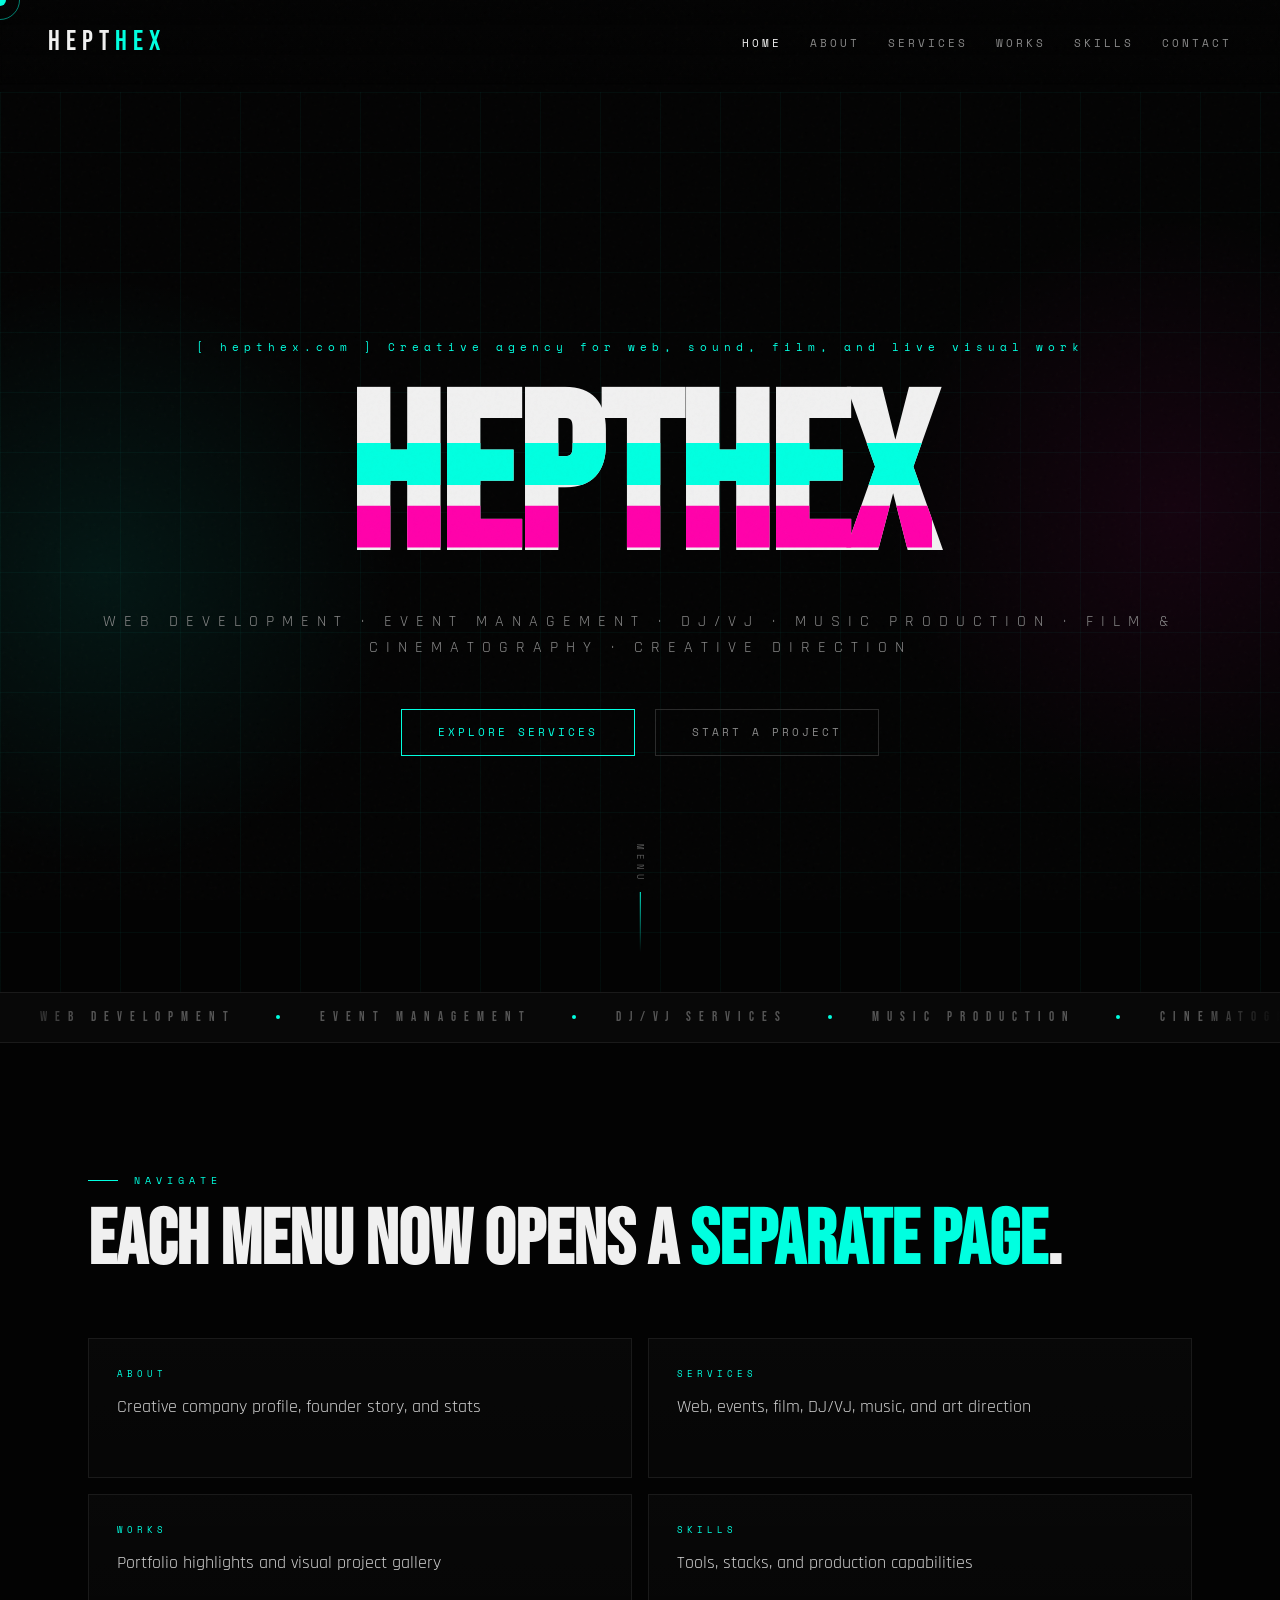
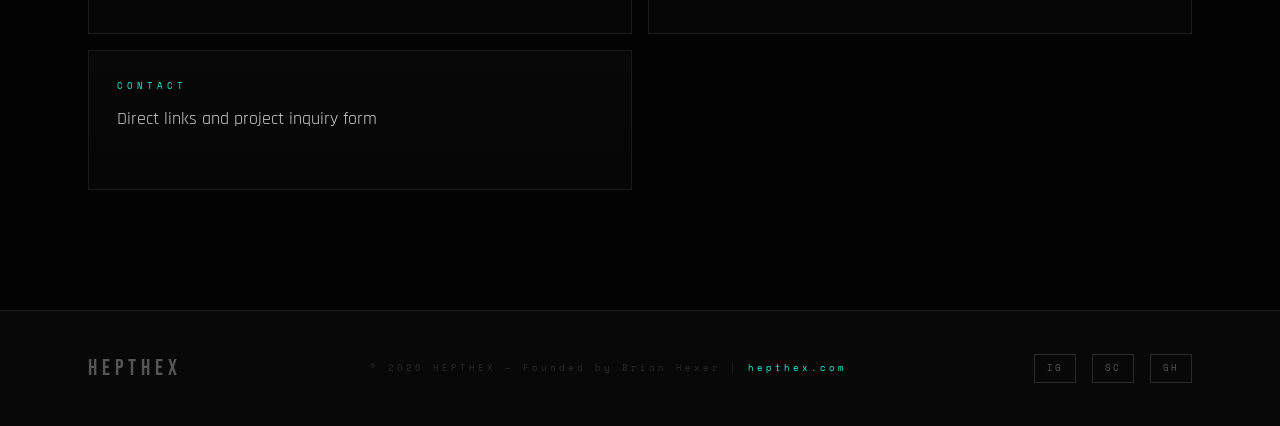
==== commit 6a984c6b: "Split site into separate pages" ====
--- a/index.html
+++ b/index.html
@@ -3,1559 +3,101 @@
 <head>
 <meta charset="UTF-8">
 <meta name="viewport" content="width=device-width, initial-scale=1.0">
-<title>HEPTHEX — Web Development & Creative Services | Global Digital Agency</title>
+<title>HEPTHEX — Global Creative Agency</title>
 <link rel="preconnect" href="https://fonts.googleapis.com">
-<link href="https://fonts.googleapis.com/css2?family=Bebas+Neue&family=Space+Mono:ital,wght@0,400;0,700;1,400&family=Rajdhani:wght@300;400;600;700&display=swap" rel="stylesheet">
-<style>
-  :root {
-    --black: #030303;
-    --void: #080808;
-    --dark: #0d0d0d;
-    --panel: #111111;
-    --border: #1a1a1a;
-    --muted: #2a2a2a;
-    --dim: #555;
-    --mid: #888;
-    --light: #ccc;
-    --white: #f0f0f0;
-    --cyan: #00ffe0;
-    --cyan2: #00c8b0;
-    --magenta: #ff00aa;
-    --gold: #ffcc00;
-    --red: #ff2244;
-    --glow-cyan: 0 0 20px rgba(0,255,224,0.4), 0 0 60px rgba(0,255,224,0.1);
-    --glow-mag: 0 0 20px rgba(255,0,170,0.4), 0 0 60px rgba(255,0,170,0.1);
-    --font-display: 'Bebas Neue', sans-serif;
-    --font-mono: 'Space Mono', monospace;
-    --font-body: 'Rajdhani', sans-serif;
-  }
-
-  *, *::before, *::after { box-sizing: border-box; margin: 0; padding: 0; }
-
-  html { scroll-behavior: smooth; }
-
-  body {
-    background: var(--black);
-    color: var(--white);
-    font-family: var(--font-body);
-    font-size: 16px;
-    line-height: 1.6;
-    cursor: none;
-    overflow-x: hidden;
-  }
-
-  /* CUSTOM CURSOR */
-  .cursor {
-    position: fixed;
-    width: 12px; height: 12px;
-    background: var(--cyan);
-    border-radius: 50%;
-    pointer-events: none;
-    z-index: 9999;
-    transform: translate(-50%, -50%);
-    transition: transform 0.08s ease, background 0.2s;
-    mix-blend-mode: difference;
-  }
-  .cursor-ring {
-    position: fixed;
-    width: 40px; height: 40px;
-    border: 1px solid rgba(0,255,224,0.5);
-    border-radius: 50%;
-    pointer-events: none;
-    z-index: 9998;
-    transform: translate(-50%, -50%);
-    transition: transform 0.18s ease, width 0.2s, height 0.2s;
-  }
-
-  /* SCROLLBAR */
-  ::-webkit-scrollbar { width: 3px; }
-  ::-webkit-scrollbar-track { background: var(--void); }
-  ::-webkit-scrollbar-thumb { background: var(--cyan); }
-
-  /* NOISE OVERLAY */
-  body::before {
-    content: '';
-    position: fixed;
-    inset: 0;
-    background-image: url("data:image/svg+xml,%3Csvg viewBox='0 0 256 256' xmlns='http://www.w3.org/2000/svg'%3E%3Cfilter id='noise'%3E%3CfeTurbulence type='fractalNoise' baseFrequency='0.9' numOctaves='4' stitchTiles='stitch'/%3E%3C/filter%3E%3Crect width='100%25' height='100%25' filter='url(%23noise)' opacity='0.04'/%3E%3C/svg%3E");
-    pointer-events: none;
-    z-index: 9997;
-    opacity: 0.5;
-  }
-
-  /* NAV */
-  nav {
-    position: fixed;
-    top: 0; left: 0; right: 0;
-    z-index: 1000;
-    display: flex;
-    align-items: center;
-    justify-content: space-between;
-    padding: 20px 48px;
-    background: linear-gradient(to bottom, rgba(3,3,3,0.95), transparent);
-    backdrop-filter: blur(2px);
-  }
-  .nav-logo {
-    font-family: var(--font-display);
-    font-size: 28px;
-    letter-spacing: 6px;
-    color: var(--white);
-    text-decoration: none;
-    position: relative;
-  }
-  .nav-logo span { color: var(--cyan); }
-  .nav-logo::after {
-    content: '';
-    position: absolute;
-    bottom: -2px; left: 0;
-    width: 100%; height: 1px;
-    background: var(--cyan);
-    transform: scaleX(0);
-    transform-origin: left;
-    transition: transform 0.4s ease;
-  }
-  .nav-logo:hover::after { transform: scaleX(1); }
-
-  .nav-links { display: flex; gap: 36px; list-style: none; }
-  .nav-links a {
-    font-family: var(--font-mono);
-    font-size: 11px;
-    color: var(--mid);
-    text-decoration: none;
-    letter-spacing: 3px;
-    text-transform: uppercase;
-    transition: color 0.2s;
-    position: relative;
-  }
-  .nav-links a::before {
-    content: '_';
-    color: var(--cyan);
-    opacity: 0;
-    transition: opacity 0.2s;
-  }
-  .nav-links a:hover { color: var(--white); }
-  .nav-links a:hover::before { opacity: 1; }
-
-  /* HERO */
-  #hero {
-    position: relative;
-    height: 100vh;
-    display: flex;
-    align-items: center;
-    justify-content: center;
-    overflow: hidden;
-  }
-
-  .hero-grid {
-    position: absolute;
-    inset: 0;
-    background-image:
-      linear-gradient(rgba(0,255,224,0.04) 1px, transparent 1px),
-      linear-gradient(90deg, rgba(0,255,224,0.04) 1px, transparent 1px);
-    background-size: 60px 60px;
-    animation: grid-move 20s linear infinite;
-  }
-  @keyframes grid-move {
-    0% { background-position: 0 0; }
-    100% { background-position: 60px 60px; }
-  }
-
-  .hero-scanline {
-    position: absolute;
-    inset: 0;
-    background: repeating-linear-gradient(
-      to bottom,
-      transparent,
-      transparent 2px,
-      rgba(0,0,0,0.08) 2px,
-      rgba(0,0,0,0.08) 4px
-    );
-    pointer-events: none;
-  }
-
-  .hero-glow-l {
-    position: absolute;
-    left: -200px; top: 20%;
-    width: 600px; height: 600px;
-    background: radial-gradient(circle, rgba(0,255,224,0.08) 0%, transparent 70%);
-    animation: pulse 6s ease-in-out infinite;
-  }
-  .hero-glow-r {
-    position: absolute;
-    right: -200px; bottom: 20%;
-    width: 500px; height: 500px;
-    background: radial-gradient(circle, rgba(255,0,170,0.07) 0%, transparent 70%);
-    animation: pulse 8s ease-in-out infinite reverse;
-  }
-  @keyframes pulse {
-    0%, 100% { opacity: 1; transform: scale(1); }
-    50% { opacity: 0.5; transform: scale(1.1); }
-  }
-
-  .hero-content {
-    position: relative;
-    text-align: center;
-    z-index: 2;
-  }
-
-  .hero-tag {
-    font-family: var(--font-mono);
-    font-size: 11px;
-    letter-spacing: 5px;
-    color: var(--cyan);
-    margin-bottom: 24px;
-    opacity: 0;
-    animation: fade-up 0.8s 0.2s forwards;
-  }
-
-  .hero-title {
-    font-family: var(--font-display);
-    font-size: clamp(80px, 18vw, 220px);
-    line-height: 0.88;
-    letter-spacing: -2px;
-    color: var(--white);
-    position: relative;
-    opacity: 0;
-    animation: fade-up 0.8s 0.4s forwards;
-  }
-  .hero-title .glitch {
-    position: relative;
-    display: inline-block;
-  }
-  .hero-title .glitch::before,
-  .hero-title .glitch::after {
-    content: 'HEPTHEX';
-    position: absolute;
-    inset: 0;
-  }
-  .hero-title .glitch::before {
-    color: var(--cyan);
-    clip-path: polygon(0 30%, 100% 30%, 100% 50%, 0 50%);
-    animation: glitch-1 4s infinite;
-  }
-  .hero-title .glitch::after {
-    color: var(--magenta);
-    clip-path: polygon(0 60%, 100% 60%, 100% 80%, 0 80%);
-    animation: glitch-2 4s infinite;
-  }
-  @keyframes glitch-1 {
-    0%, 90%, 100% { transform: translate(0); opacity: 0; }
-    92% { transform: translate(-4px, 2px); opacity: 0.8; }
-    94% { transform: translate(4px, -2px); opacity: 0.8; }
-    96% { transform: translate(-2px, 0); opacity: 0.8; }
-  }
-  @keyframes glitch-2 {
-    0%, 88%, 100% { transform: translate(0); opacity: 0; }
-    90% { transform: translate(4px, -2px); opacity: 0.7; }
-    93% { transform: translate(-4px, 2px); opacity: 0.7; }
-  }
-
-  .hero-subtitle {
-    font-family: var(--font-body);
-    font-size: clamp(12px, 2vw, 16px);
-    letter-spacing: 8px;
-    text-transform: uppercase;
-    color: var(--mid);
-    margin-top: 20px;
-    opacity: 0;
-    animation: fade-up 0.8s 0.7s forwards;
-  }
-  .hero-subtitle span { color: var(--white); }
-
-  .hero-cta {
-    display: flex;
-    gap: 20px;
-    justify-content: center;
-    margin-top: 48px;
-    opacity: 0;
-    animation: fade-up 0.8s 1s forwards;
-  }
-
-  .btn {
-    font-family: var(--font-mono);
-    font-size: 11px;
-    letter-spacing: 3px;
-    text-transform: uppercase;
-    text-decoration: none;
-    padding: 14px 36px;
-    border: 1px solid;
-    position: relative;
-    overflow: hidden;
-    transition: color 0.3s;
-    display: inline-block;
-  }
-  .btn::before {
-    content: '';
-    position: absolute;
-    inset: 0;
-    transform: translateX(-101%);
-    transition: transform 0.3s ease;
-  }
-  .btn:hover::before { transform: translateX(0); }
-  .btn span { position: relative; z-index: 1; }
-
-  .btn-primary {
-    border-color: var(--cyan);
-    color: var(--cyan);
-  }
-  .btn-primary::before { background: var(--cyan); }
-  .btn-primary:hover { color: var(--black); }
-
-  .btn-ghost {
-    border-color: var(--muted);
-    color: var(--mid);
-  }
-  .btn-ghost::before { background: var(--muted); }
-  .btn-ghost:hover { color: var(--white); }
-
-  .hero-scroll {
-    position: absolute;
-    bottom: 40px;
-    left: 50%;
-    transform: translateX(-50%);
-    display: flex;
-    flex-direction: column;
-    align-items: center;
-    gap: 8px;
-    opacity: 0;
-    animation: fade-up 0.8s 1.4s forwards;
-  }
-  .scroll-line {
-    width: 1px;
-    height: 60px;
-    background: linear-gradient(to bottom, var(--cyan), transparent);
-    animation: scroll-pulse 2s ease-in-out infinite;
-  }
-  @keyframes scroll-pulse {
-    0%, 100% { opacity: 0.3; }
-    50% { opacity: 1; }
-  }
-  .scroll-text {
-    font-family: var(--font-mono);
-    font-size: 9px;
-    letter-spacing: 4px;
-    color: var(--dim);
-    writing-mode: vertical-rl;
-  }
-
-  @keyframes fade-up {
-    from { opacity: 0; transform: translateY(30px); }
-    to { opacity: 1; transform: translateY(0); }
-  }
-
-  /* ROLES TICKER */
-  .ticker-wrap {
-    overflow: hidden;
-    border-top: 1px solid var(--border);
-    border-bottom: 1px solid var(--border);
-    padding: 14px 0;
-    background: var(--void);
-    position: relative;
-  }
-  .ticker-wrap::before,
-  .ticker-wrap::after {
-    content: '';
-    position: absolute;
-    top: 0; bottom: 0;
-    width: 80px;
-    z-index: 2;
-  }
-  .ticker-wrap::before { left: 0; background: linear-gradient(to right, var(--void), transparent); }
-  .ticker-wrap::after { right: 0; background: linear-gradient(to left, var(--void), transparent); }
-
-  .ticker {
-    display: flex;
-    white-space: nowrap;
-    animation: ticker 30s linear infinite;
-  }
-  .ticker-item {
-    font-family: var(--font-display);
-    font-size: 13px;
-    letter-spacing: 8px;
-    color: var(--dim);
-    padding: 0 40px;
-    display: flex;
-    align-items: center;
-    gap: 40px;
-  }
-  .ticker-dot {
-    width: 4px; height: 4px;
-    background: var(--cyan);
-    border-radius: 50%;
-    flex-shrink: 0;
-  }
-  @keyframes ticker {
-    0% { transform: translateX(0); }
-    100% { transform: translateX(-50%); }
-  }
-
-  /* SECTIONS */
-  section { padding: 120px 0; }
-
-  .container {
-    max-width: 1200px;
-    margin: 0 auto;
-    padding: 0 48px;
-  }
-
-  .section-label {
-    font-family: var(--font-mono);
-    font-size: 10px;
-    letter-spacing: 5px;
-    color: var(--cyan);
-    text-transform: uppercase;
-    margin-bottom: 16px;
-    display: flex;
-    align-items: center;
-    gap: 16px;
-  }
-  .section-label::before {
-    content: '';
-    display: inline-block;
-    width: 30px; height: 1px;
-    background: var(--cyan);
-  }
-
-  .section-title {
-    font-family: var(--font-display);
-    font-size: clamp(40px, 6vw, 80px);
-    line-height: 1;
-    color: var(--white);
-    margin-bottom: 60px;
-  }
-  .section-title .accent { color: var(--cyan); }
-
-  /* ABOUT */
-  #about .inner {
-    display: grid;
-    grid-template-columns: 1fr 1fr;
-    gap: 80px;
-    align-items: center;
-  }
-
-  .about-visual {
-    position: relative;
-    aspect-ratio: 3/4;
-    overflow: hidden;
-  }
-  .about-frame {
-    position: absolute;
-    inset: 0;
-    border: 1px solid var(--border);
-  }
-  .about-frame::before {
-    content: '';
-    position: absolute;
-    top: 20px; left: 20px; right: 20px; bottom: 20px;
-    border: 1px solid var(--border);
-  }
-  .about-avatar {
-    width: 100%;
-    height: 100%;
-    display: flex;
-    align-items: center;
-    justify-content: center;
-    background: var(--panel);
-    position: relative;
-    overflow: hidden;
-  }
-  .about-avatar::before {
-    content: '';
-    position: absolute;
-    inset: 0;
-    background: repeating-linear-gradient(
-      45deg,
-      transparent,
-      transparent 10px,
-      rgba(0,255,224,0.02) 10px,
-      rgba(0,255,224,0.02) 20px
-    );
-  }
-  .avatar-hex {
-    font-family: var(--font-display);
-    font-size: 140px;
-    color: rgba(0,255,224,0.08);
-    user-select: none;
-    animation: spin-slow 20s linear infinite;
-  }
-  @keyframes spin-slow {
-    from { transform: rotate(0deg); }
-    to { transform: rotate(360deg); }
-  }
-  .avatar-initials {
-    position: absolute;
-    font-family: var(--font-display);
-    font-size: 60px;
-    letter-spacing: 4px;
-    color: var(--white);
-  }
-
-  .about-corner {
-    position: absolute;
-    width: 20px; height: 20px;
-  }
-  .about-corner.tl { top: 0; left: 0; border-top: 2px solid var(--cyan); border-left: 2px solid var(--cyan); }
-  .about-corner.tr { top: 0; right: 0; border-top: 2px solid var(--cyan); border-right: 2px solid var(--cyan); }
-  .about-corner.bl { bottom: 0; left: 0; border-bottom: 2px solid var(--cyan); border-left: 2px solid var(--cyan); }
-  .about-corner.br { bottom: 0; right: 0; border-bottom: 2px solid var(--cyan); border-right: 2px solid var(--cyan); }
-
-  .about-text p {
-    font-size: 18px;
-    color: var(--mid);
-    line-height: 1.8;
-    margin-bottom: 24px;
-    font-weight: 300;
-  }
-  .about-text p strong { color: var(--white); font-weight: 600; }
-
-  .stats-row {
-    display: grid;
-    grid-template-columns: repeat(3, 1fr);
-    gap: 1px;
-    background: var(--border);
-    border: 1px solid var(--border);
-    margin-top: 48px;
-  }
-  .stat {
-    background: var(--void);
-    padding: 24px 20px;
-    text-align: center;
-  }
-  .stat-num {
-    font-family: var(--font-display);
-    font-size: 40px;
-    color: var(--cyan);
-    line-height: 1;
-  }
-  .stat-label {
-    font-family: var(--font-mono);
-    font-size: 9px;
-    letter-spacing: 3px;
-    color: var(--dim);
-    margin-top: 6px;
-    text-transform: uppercase;
-  }
-
-  /* SERVICES */
-  #services { background: var(--void); }
-
-  .services-grid {
-    display: grid;
-    grid-template-columns: repeat(3, 1fr);
-    gap: 1px;
-    background: var(--border);
-    border: 1px solid var(--border);
-  }
-
-  .service-card {
-    background: var(--panel);
-    padding: 48px 36px;
-    position: relative;
-    overflow: hidden;
-    transition: background 0.3s;
-    cursor: none;
-  }
-  .service-card::before {
-    content: '';
-    position: absolute;
-    bottom: 0; left: 0; right: 0;
-    height: 2px;
-    background: linear-gradient(to right, var(--cyan), var(--magenta));
-    transform: scaleX(0);
-    transform-origin: left;
-    transition: transform 0.4s ease;
-  }
-  .service-card:hover { background: var(--dark); }
-  .service-card:hover::before { transform: scaleX(1); }
-
-  .service-icon {
-    font-size: 36px;
-    margin-bottom: 24px;
-    display: block;
-    filter: grayscale(1);
-    transition: filter 0.3s;
-  }
-  .service-card:hover .service-icon { filter: grayscale(0); }
-
-  .service-num {
-    position: absolute;
-    top: 24px; right: 24px;
-    font-family: var(--font-mono);
-    font-size: 10px;
-    color: var(--muted);
-    letter-spacing: 2px;
-  }
-
-  .service-title {
-    font-family: var(--font-display);
-    font-size: 28px;
-    letter-spacing: 2px;
-    color: var(--white);
-    margin-bottom: 16px;
-  }
-
-  .service-desc {
-    font-size: 14px;
-    color: var(--dim);
-    line-height: 1.7;
-    font-weight: 300;
-  }
-
-  .service-tags {
-    display: flex;
-    flex-wrap: wrap;
-    gap: 8px;
-    margin-top: 24px;
-  }
-  .tag {
-    font-family: var(--font-mono);
-    font-size: 9px;
-    letter-spacing: 2px;
-    color: var(--cyan2);
-    border: 1px solid rgba(0,200,176,0.2);
-    padding: 4px 10px;
-    text-transform: uppercase;
-  }
-
-  /* WORKS */
-  #works { background: var(--black); }
-
-  .works-filter {
-    display: flex;
-    gap: 4px;
-    margin-bottom: 48px;
-    flex-wrap: wrap;
-  }
-  .filter-btn {
-    font-family: var(--font-mono);
-    font-size: 10px;
-    letter-spacing: 3px;
-    text-transform: uppercase;
-    padding: 8px 20px;
-    border: 1px solid var(--muted);
-    background: none;
-    color: var(--dim);
-    cursor: none;
-    transition: all 0.2s;
-  }
-  .filter-btn.active, .filter-btn:hover {
-    border-color: var(--cyan);
-    color: var(--cyan);
-  }
-
-  .works-grid {
-    display: grid;
-    grid-template-columns: repeat(12, 1fr);
-    grid-template-rows: auto;
-    gap: 4px;
-  }
-
-  .work-item {
-    position: relative;
-    overflow: hidden;
-    background: var(--panel);
-    aspect-ratio: 16/10;
-    cursor: none;
-  }
-  .work-item:nth-child(1) { grid-column: span 7; }
-  .work-item:nth-child(2) { grid-column: span 5; }
-  .work-item:nth-child(3) { grid-column: span 4; }
-  .work-item:nth-child(4) { grid-column: span 5; }
-  .work-item:nth-child(5) { grid-column: span 3; }
-  .work-item:nth-child(6) { grid-column: span 8; aspect-ratio: 21/9; }
-  .work-item:nth-child(7) { grid-column: span 4; }
-
-  .work-bg {
-    position: absolute;
-    inset: 0;
-    transition: transform 0.6s ease;
-  }
-  .work-item:hover .work-bg { transform: scale(1.05); }
-
-  .work-overlay {
-    position: absolute;
-    inset: 0;
-    background: linear-gradient(to top, rgba(0,0,0,0.9) 0%, transparent 60%);
-    opacity: 0;
-    transition: opacity 0.3s;
-    display: flex;
-    align-items: flex-end;
-    padding: 24px;
-  }
-  .work-item:hover .work-overlay { opacity: 1; }
-
-  .work-info { transform: translateY(10px); transition: transform 0.3s; }
-  .work-item:hover .work-info { transform: translateY(0); }
-
-  .work-cat {
-    font-family: var(--font-mono);
-    font-size: 9px;
-    letter-spacing: 3px;
-    color: var(--cyan);
-    text-transform: uppercase;
-    margin-bottom: 6px;
-  }
-  .work-title {
-    font-family: var(--font-display);
-    font-size: 22px;
-    letter-spacing: 2px;
-    color: var(--white);
-  }
-
-  /* Placeholder visuals for work items */
-  .work-pattern {
-    width: 100%;
-    height: 100%;
-    position: absolute;
-    inset: 0;
-  }
-
-  /* SKILLS / TECH */
-  #skills { background: var(--void); }
-
-  .skills-layout {
-    display: grid;
-    grid-template-columns: 1fr 2fr;
-    gap: 80px;
-    align-items: start;
-  }
-
-  .skill-category { margin-bottom: 48px; }
-  .skill-cat-title {
-    font-family: var(--font-mono);
-    font-size: 10px;
-    letter-spacing: 4px;
-    color: var(--cyan);
-    text-transform: uppercase;
-    margin-bottom: 20px;
-    padding-bottom: 10px;
-    border-bottom: 1px solid var(--border);
-  }
-
-  .skill-bar-item { margin-bottom: 16px; }
-  .skill-bar-label {
-    display: flex;
-    justify-content: space-between;
-    font-size: 13px;
-    color: var(--light);
-    font-family: var(--font-body);
-    letter-spacing: 2px;
-    margin-bottom: 6px;
-  }
-  .skill-bar-label span { color: var(--dim); font-family: var(--font-mono); font-size: 10px; }
-  .skill-bar-track {
-    height: 2px;
-    background: var(--muted);
-    position: relative;
-    overflow: hidden;
-  }
-  .skill-bar-fill {
-    position: absolute;
-    top: 0; left: 0; bottom: 0;
-    background: linear-gradient(to right, var(--cyan), var(--magenta));
-    width: 0;
-    transition: width 1.5s cubic-bezier(0.25, 0.46, 0.45, 0.94);
-  }
-  .skill-bar-item.visible .skill-bar-fill { width: var(--w); }
-
-  .tech-cloud {
-    display: flex;
-    flex-wrap: wrap;
-    gap: 10px;
-  }
-  .tech-pill {
-    font-family: var(--font-mono);
-    font-size: 10px;
-    letter-spacing: 2px;
-    color: var(--mid);
-    padding: 8px 16px;
-    border: 1px solid var(--border);
-    transition: all 0.2s;
-    position: relative;
-    overflow: hidden;
-  }
-  .tech-pill::before {
-    content: '';
-    position: absolute;
-    inset: 0;
-    background: var(--cyan);
-    transform: scaleX(0);
-    transform-origin: left;
-    transition: transform 0.2s;
-    z-index: 0;
-  }
-  .tech-pill:hover { color: var(--black); border-color: var(--cyan); }
-  .tech-pill:hover::before { transform: scaleX(1); }
-  .tech-pill span { position: relative; z-index: 1; }
-
-  /* CONTACT */
-  #contact { background: var(--black); }
-
-  .contact-layout {
-    display: grid;
-    grid-template-columns: 1fr 1fr;
-    gap: 80px;
-  }
-
-  .contact-big {
-    font-family: var(--font-display);
-    font-size: clamp(50px, 7vw, 90px);
-    line-height: 1;
-    color: var(--white);
-    margin-bottom: 40px;
-  }
-  .contact-big .accent { color: var(--cyan); }
-
-  .contact-links { display: flex; flex-direction: column; gap: 20px; }
-  .contact-link {
-    display: flex;
-    align-items: center;
-    gap: 16px;
-    text-decoration: none;
-    color: var(--mid);
-    font-family: var(--font-mono);
-    font-size: 12px;
-    letter-spacing: 2px;
-    padding: 16px 0;
-    border-bottom: 1px solid var(--border);
-    transition: color 0.2s, padding-left 0.2s;
-  }
-  .contact-link:hover { color: var(--cyan); padding-left: 8px; }
-  .contact-link-icon { font-size: 18px; }
-
-  .contact-form { display: flex; flex-direction: column; gap: 24px; }
-  .form-group { position: relative; }
-  .form-label {
-    font-family: var(--font-mono);
-    font-size: 9px;
-    letter-spacing: 3px;
-    color: var(--cyan);
-    text-transform: uppercase;
-    display: block;
-    margin-bottom: 8px;
-  }
-  .form-input, .form-textarea {
-    width: 100%;
-    background: var(--panel);
-    border: 1px solid var(--border);
-    color: var(--white);
-    font-family: var(--font-body);
-    font-size: 15px;
-    padding: 14px 16px;
-    outline: none;
-    transition: border-color 0.2s;
-    resize: none;
-  }
-  .form-input:focus, .form-textarea:focus { border-color: var(--cyan); }
-  .form-textarea { height: 120px; }
-
-  /* FOOTER */
-  footer {
-    background: var(--void);
-    border-top: 1px solid var(--border);
-    padding: 40px 0;
-  }
-  .footer-inner {
-    display: flex;
-    align-items: center;
-    justify-content: space-between;
-  }
-  .footer-logo {
-    font-family: var(--font-display);
-    font-size: 22px;
-    letter-spacing: 5px;
-    color: var(--dim);
-  }
-  .footer-copy {
-    font-family: var(--font-mono);
-    font-size: 9px;
-    letter-spacing: 3px;
-    color: var(--muted);
-  }
-  .footer-copy a { color: var(--cyan); text-decoration: none; }
-
-  .footer-social {
-    display: flex;
-    gap: 16px;
-  }
-  .social-btn {
-    font-family: var(--font-mono);
-    font-size: 9px;
-    letter-spacing: 2px;
-    color: var(--dim);
-    text-decoration: none;
-    border: 1px solid var(--muted);
-    padding: 6px 12px;
-    transition: all 0.2s;
-  }
-  .social-btn:hover { border-color: var(--cyan); color: var(--cyan); }
-
-  /* VU METER DECORATION */
-  .vu-meter {
-    display: flex;
-    align-items: flex-end;
-    gap: 3px;
-    height: 40px;
-  }
-  .vu-bar {
-    width: 4px;
-    background: var(--cyan);
-    border-radius: 1px;
-    animation: vu-anim var(--dur) ease-in-out infinite alternate;
-  }
-  @keyframes vu-anim {
-    from { height: var(--min); opacity: 0.3; }
-    to { height: var(--max); opacity: 1; }
-  }
-
-  /* REVEAL ANIMATIONS */
-  .reveal {
-    opacity: 0;
-    transform: translateY(40px);
-    transition: opacity 0.8s ease, transform 0.8s ease;
-  }
-  .reveal.visible {
-    opacity: 1;
-    transform: translateY(0);
-  }
-
-  /* MOBILE */
-  @media (max-width: 900px) {
-    nav { padding: 16px 24px; }
-    .nav-links { display: none; }
-    .container { padding: 0 24px; }
-    #about .inner { grid-template-columns: 1fr; }
-    .services-grid { grid-template-columns: 1fr; }
-    .works-grid { grid-template-columns: 1fr; }
-    .work-item { grid-column: span 1 !important; }
-    .skills-layout { grid-template-columns: 1fr; }
-    .contact-layout { grid-template-columns: 1fr; }
-    .footer-inner { flex-direction: column; gap: 20px; text-align: center; }
-  }
-</style>
+<link rel="preconnect" href="https://fonts.gstatic.com" crossorigin>
+<link href="https://fonts.googleapis.com/css2?family=Bebas+Neue&family=Rajdhani:wght@300;400;500;600;700&family=Space+Mono:wght@400;700&display=swap" rel="stylesheet">
+<link rel="stylesheet" href="styles.css">
 </head>
 <body>
-
-<!-- CURSOR -->
 <div class="cursor" id="cursor"></div>
 <div class="cursor-ring" id="cursor-ring"></div>
 
-<!-- NAV -->
 <nav>
-  <a href="#" class="nav-logo">HEPT<span>HEX</span></a>
+  <a href="index.html" class="nav-logo active">HEPT<span>HEX</span></a>
   <ul class="nav-links">
-    <li><a href="#about">About</a></li>
-    <li><a href="#services">Services</a></li>
-    <li><a href="#works">Works</a></li>
-    <li><a href="#skills">Skills</a></li>
-    <li><a href="#contact">Contact</a></li>
+    <li><a href="index.html" class="active">Home</a></li>
+    <li><a href="about.html">About</a></li>
+    <li><a href="services.html">Services</a></li>
+    <li><a href="works.html">Works</a></li>
+    <li><a href="skills.html">Skills</a></li>
+    <li><a href="contact.html">Contact</a></li>
   </ul>
 </nav>
 
-<!-- HERO -->
-<section id="hero">
-  <div class="hero-grid"></div>
-  <div class="hero-scanline"></div>
-  <div class="hero-glow-l"></div>
-  <div class="hero-glow-r"></div>
+<main class="page-shell">
+  <section class="hero hero-home">
+    <div class="hero-grid"></div>
+    <div class="hero-scanline"></div>
+    <div class="hero-glow hero-glow-left"></div>
+    <div class="hero-glow hero-glow-right"></div>
 
-  <div class="hero-content">
-    <p class="hero-tag">[ hepthex.com — Global Creative Agency ]</p>
-    <h1 class="hero-title">
-      <span class="glitch">HEPTHEX</span>
-    </h1>
-    <p class="hero-subtitle">
-      <span>Web Development</span> · <span>Event Management</span> · <span>DJ/VJ</span> · <span>Music Production</span> · <span>Film & Cinematography</span> · <span>Creative Direction</span>
-    </p>
-    <div class="hero-cta">
-      <a href="#works" class="btn btn-primary"><span>View Works</span></a>
-      <a href="#contact" class="btn btn-ghost"><span>Get In Touch</span></a>
+    <div class="container hero-content">
+      <p class="hero-tag reveal">[ hepthex.com ] Creative agency for web, sound, film, and live visual work</p>
+      <h1 class="hero-title reveal"><span class="glitch">HEPTHEX</span></h1>
+      <p class="hero-subtitle reveal">Web Development · Event Management · DJ/VJ · Music Production · Film & Cinematography · Creative Direction</p>
+      <div class="hero-cta reveal">
+        <a href="services.html" class="btn btn-primary"><span>Explore Services</span></a>
+        <a href="contact.html" class="btn btn-ghost"><span>Start a Project</span></a>
+      </div>
+    </div>
+
+    <div class="hero-scroll">
+      <span class="scroll-text">MENU</span>
+      <div class="scroll-line"></div>
+    </div>
+  </section>
+
+  <div class="ticker-wrap">
+    <div class="ticker">
+      <div class="ticker-item">WEB DEVELOPMENT <span class="ticker-dot"></span> EVENT MANAGEMENT <span class="ticker-dot"></span> DJ/VJ SERVICES <span class="ticker-dot"></span> MUSIC PRODUCTION <span class="ticker-dot"></span> CINEMATOGRAPHY <span class="ticker-dot"></span> CREATIVE DIRECTION <span class="ticker-dot"></span></div>
+      <div class="ticker-item">WEB DEVELOPMENT <span class="ticker-dot"></span> EVENT MANAGEMENT <span class="ticker-dot"></span> DJ/VJ SERVICES <span class="ticker-dot"></span> MUSIC PRODUCTION <span class="ticker-dot"></span> CINEMATOGRAPHY <span class="ticker-dot"></span> CREATIVE DIRECTION <span class="ticker-dot"></span></div>
     </div>
   </div>
 
-  <div class="hero-scroll">
-    <span class="scroll-text">SCROLL</span>
-    <div class="scroll-line"></div>
-  </div>
-</section>
+  <section>
+    <div class="container">
+      <p class="section-label reveal">Navigate</p>
+      <h2 class="section-title reveal">Each menu now opens a <span class="accent">separate page</span>.</h2>
 
-<!-- TICKER -->
-<div class="ticker-wrap">
-  <div class="ticker">
-    <div class="ticker-item">WEB DEVELOPMENT <span class="ticker-dot"></span> EVENT MANAGEMENT <span class="ticker-dot"></span> DJ/VJ SERVICES <span class="ticker-dot"></span> MUSIC PRODUCTION <span class="ticker-dot"></span> CINEMATOGRAPHY <span class="ticker-dot"></span> FILM DIRECTION <span class="ticker-dot"></span> CREATIVE DIRECTION <span class="ticker-dot"></span></div>
-    <div class="ticker-item">WEB DEVELOPMENT <span class="ticker-dot"></span> EVENT MANAGEMENT <span class="ticker-dot"></span> DJ/VJ SERVICES <span class="ticker-dot"></span> MUSIC PRODUCTION <span class="ticker-dot"></span> CINEMATOGRAPHY <span class="ticker-dot"></span> FILM DIRECTION <span class="ticker-dot"></span> CREATIVE DIRECTION <span class="ticker-dot"></span></div>
-  </div>
-</div>
-
-<!-- ABOUT -->
-<section id="about">
-  <div class="container">
-    <div class="inner">
-      <div class="about-visual reveal">
-        <div class="about-frame">
-          <div class="about-corner tl"></div>
-          <div class="about-corner tr"></div>
-          <div class="about-corner bl"></div>
-          <div class="about-corner br"></div>
-          <div class="about-avatar">
-            <div class="avatar-hex">⬡</div>
-            <span class="avatar-initials">HX</span>
-          </div>
-        </div>
-        <!-- VU Meter decoration -->
-        <div style="position:absolute; bottom:-20px; right:-20px; background:var(--void); border:1px solid var(--border); padding:16px 20px;">
-          <div class="vu-meter">
-            <div class="vu-bar" style="--min:6px;--max:24px;--dur:0.4s"></div>
-            <div class="vu-bar" style="--min:10px;--max:32px;--dur:0.6s"></div>
-            <div class="vu-bar" style="--min:4px;--max:38px;--dur:0.3s"></div>
-            <div class="vu-bar" style="--min:14px;--max:26px;--dur:0.5s"></div>
-            <div class="vu-bar" style="--min:8px;--max:34px;--dur:0.4s"></div>
-            <div class="vu-bar" style="--min:6px;--max:20px;--dur:0.7s"></div>
-            <div class="vu-bar" style="--min:12px;--max:36px;--dur:0.35s"></div>
-            <div class="vu-bar" style="--min:4px;--max:28px;--dur:0.55s"></div>
-          </div>
-        </div>
-      </div>
-
-      <div class="about-text reveal">
-        <p class="section-label">About</p>
-        <h2 class="section-title">HEPTHEX.<br><span class="accent">Creative Excellence Delivered.</span></h2>
-        <p><strong>HEPTHEX</strong> is a global creative company founded by <strong>Brian Hexer (Deepan P)</strong>, specializing in delivering world-class digital solutions and creative services to companies worldwide. We seamlessly blend technology, artistry, and strategic thinking to elevate brands and create unforgettable experiences.</p>
-        <p>From end-to-end website development and management, to immersive DJ/VJ experiences, meticulously produced music, cinematic storytelling, artistic direction, and comprehensive event management — we deliver excellence across every discipline. <strong>We don't just create; we transform.</strong></p>
-        <p>Based in Tamil Nadu, serving clients globally with a commitment to quality, innovation, and creative excellence.</p>
-
-        <div class="stats-row">
-          <div class="stat">
-            <div class="stat-num">5+</div>
-            <div class="stat-label">Years Active</div>
-          </div>
-          <div class="stat">
-            <div class="stat-num">80+</div>
-            <div class="stat-label">Projects Done</div>
-          </div>
-          <div class="stat">
-            <div class="stat-num">6</div>
-            <div class="stat-label">Disciplines</div>
-          </div>
-        </div>
+      <div class="menu-grid">
+        <a class="menu-card reveal" href="about.html">
+          <span class="menu-card-kicker">About</span>
+          <span class="menu-card-title">Creative company profile, founder story, and stats</span>
+        </a>
+        <a class="menu-card reveal" href="services.html">
+          <span class="menu-card-kicker">Services</span>
+          <span class="menu-card-title">Web, events, film, DJ/VJ, music, and art direction</span>
+        </a>
+        <a class="menu-card reveal" href="works.html">
+          <span class="menu-card-kicker">Works</span>
+          <span class="menu-card-title">Portfolio highlights and visual project gallery</span>
+        </a>
+        <a class="menu-card reveal" href="skills.html">
+          <span class="menu-card-kicker">Skills</span>
+          <span class="menu-card-title">Tools, stacks, and production capabilities</span>
+        </a>
+        <a class="menu-card reveal" href="contact.html">
+          <span class="menu-card-kicker">Contact</span>
+          <span class="menu-card-title">Direct links and project inquiry form</span>
+        </a>
       </div>
     </div>
-  </div>
-</section>
+  </section>
+</main>
 
-<!-- SERVICES -->
-<section id="services">
-  <div class="container">
-    <p class="section-label reveal">Our Services</p>
-    <h2 class="section-title reveal">What We <span class="accent">Deliver</span></h2>
-    <div class="services-grid">
-      <div class="service-card reveal">
-        <span class="service-num">01</span>
-        <span class="service-icon">💻</span>
-        <h3 class="service-title">Web Development & Management</h3>
-        <p class="service-desc">Custom websites and web applications built with precision and designed for performance. We handle design, development, deployment, and ongoing management for companies worldwide.</p>
-        <div class="service-tags">
-          <span class="tag">Fullstack</span>
-          <span class="tag">React/Node</span>
-          <span class="tag">Web Apps</span>
-        </div>
-      </div>
-      <div class="service-card reveal">
-        <span class="service-num">02</span>
-        <span class="service-icon">📋</span>
-        <h3 class="service-title">Event Management</h3>
-        <p class="service-desc">End-to-end event planning and execution. From concept to completion, we manage logistics, coordination, and delivery of memorable events with creative flair.</p>
-        <div class="service-tags">
-          <span class="tag">Planning</span>
-          <span class="tag">Coordination</span>
-          <span class="tag">Execution</span>
-        </div>
-      </div>
-      <div class="service-card reveal">
-        <span class="service-num">03</span>
-        <span class="service-icon">�</span>
-        <h3 class="service-title">Cinematography & Film Direction</h3>
-        <p class="service-desc">Professional cinematography and film direction services. Music videos, corporate films, promotional content, and cinematic storytelling with technical excellence.</p>
-        <div class="service-tags">
-          <span class="tag">Direction</span>
-          <span class="tag">Color Grade</span>
-          <span class="tag">Post-Production</span>
-        </div>
-      </div>
-      <div class="service-card reveal">
-        <span class="service-num">04</span>
-        <span class="service-icon">�️</span>
-        <h3 class="service-title">DJ / VJ Services</h3>
-        <p class="service-desc">Live DJ performances and visual jockey services. Real-time visual performances synced to music for events, parties, and entertainment experiences.</p>
-        <div class="service-tags">
-          <span class="tag">Live Performance</span>
-          <span class="tag">Visual Production</span>
-          <span class="tag">Real-time</span>
-        </div>
-      </div>
-      <div class="service-card reveal">
-        <span class="service-num">05</span>
-        <span class="service-icon">�️</span>
-        <h3 class="service-title">Music Production</h3>
-        <p class="service-desc">Original music production, remixes, sound design and mastering. Studio-grade production with creative edge for various projects and needs.</p>
-        <div class="service-tags">
-          <span class="tag">Production</span>
-          <span class="tag">Sound Design</span>
-          <span class="tag">Mastering</span>
-        </div>
-      </div>
-      <div class="service-card reveal">
-        <span class="service-num">06</span>
-        <span class="service-icon">🎨</span>
-        <h3 class="service-title">Creative Direction & Artworks</h3>
-        <p class="service-desc">Comprehensive creative direction for brands and projects. Conceptual art, visual design, branding, artwork creation, and creative strategy.</p>
-        <div class="service-tags">
-          <span class="tag">Art Direction</span>
-          <span class="tag">Design</span>
-          <span class="tag">Branding</span>
-        </div>
-      </div>
-    </div>
-  </div>
-</section>
-
-<!-- WORKS -->
-<section id="works">
-  <div class="container">
-    <p class="section-label reveal">Portfolio</p>
-    <h2 class="section-title reveal">Our <span class="accent">Projects</span></h2>
-
-    <div class="works-filter reveal">
-      <button class="filter-btn active">All</button>
-      <button class="filter-btn">Music</button>
-      <button class="filter-btn">Visual</button>
-      <button class="filter-btn">Film</button>
-      <button class="filter-btn">Dev</button>
-    </div>
-
-    <div class="works-grid">
-      <!-- Work item 1 -->
-      <div class="work-item reveal">
-        <div class="work-bg">
-          <svg class="work-pattern" viewBox="0 0 700 440" xmlns="http://www.w3.org/2000/svg">
-            <rect width="700" height="440" fill="#0a0a0a"/>
-            <defs>
-              <linearGradient id="g1" x1="0%" y1="0%" x2="100%" y2="100%">
-                <stop offset="0%" style="stop-color:#00ffe0;stop-opacity:0.15"/>
-                <stop offset="100%" style="stop-color:#ff00aa;stop-opacity:0.1"/>
-              </linearGradient>
-            </defs>
-            <rect width="700" height="440" fill="url(#g1)"/>
-            <!-- Waveform -->
-            <g opacity="0.6">
-              <polyline points="0,220 30,180 60,240 90,160 120,250 150,140 180,260 210,130 240,270 270,220 300,180 330,240 360,150 390,260 420,130 450,270 480,200 510,240 540,180 570,250 600,160 630,240 660,190 700,220" fill="none" stroke="#00ffe0" stroke-width="1.5"/>
-            </g>
-            <text x="40" y="60" fill="rgba(255,255,255,0.05)" font-family="monospace" font-size="80" font-weight="bold">DJ</text>
-          </svg>
-        </div>
-        <div class="work-overlay">
-          <div class="work-info">
-            <div class="work-cat">Live Performance</div>
-            <div class="work-title">VOID:FESTIVAL 2024</div>
-          </div>
-        </div>
-      </div>
-
-      <!-- Work item 2 -->
-      <div class="work-item reveal">
-        <div class="work-bg">
-          <svg class="work-pattern" viewBox="0 0 500 310" xmlns="http://www.w3.org/2000/svg">
-            <rect width="500" height="310" fill="#080808"/>
-            <circle cx="250" cy="155" r="130" fill="none" stroke="rgba(255,0,170,0.15)" stroke-width="30"/>
-            <circle cx="250" cy="155" r="80" fill="none" stroke="rgba(255,0,170,0.12)" stroke-width="20"/>
-            <circle cx="250" cy="155" r="30" fill="rgba(255,0,170,0.2)"/>
-            <line x1="250" y1="0" x2="250" y2="310" stroke="rgba(255,0,170,0.08)" stroke-width="1"/>
-            <line x1="0" y1="155" x2="500" y2="155" stroke="rgba(255,0,170,0.08)" stroke-width="1"/>
-          </svg>
-        </div>
-        <div class="work-overlay">
-          <div class="work-info">
-            <div class="work-cat">Music Production</div>
-            <div class="work-title">NEON COLLAPSE EP</div>
-          </div>
-        </div>
-      </div>
-
-      <!-- Work item 3 -->
-      <div class="work-item reveal">
-        <div class="work-bg">
-          <svg class="work-pattern" viewBox="0 0 400 250" xmlns="http://www.w3.org/2000/svg">
-            <rect width="400" height="250" fill="#090909"/>
-            <defs>
-              <linearGradient id="g3" x1="0%" y1="0%" x2="0%" y2="100%">
-                <stop offset="0%" style="stop-color:#ffcc00;stop-opacity:0.3"/>
-                <stop offset="100%" style="stop-color:#ff2244;stop-opacity:0.1"/>
-              </linearGradient>
-            </defs>
-            <rect width="400" height="250" fill="url(#g3)"/>
-            <rect x="0" y="200" width="400" height="50" fill="rgba(0,0,0,0.4)"/>
-            <circle cx="200" cy="110" r="60" fill="rgba(255,204,0,0.05)" stroke="rgba(255,204,0,0.2)" stroke-width="1"/>
-            <line x1="200" y1="50" x2="200" y2="170" stroke="rgba(255,204,0,0.3)" stroke-width="1"/>
-          </svg>
-        </div>
-        <div class="work-overlay">
-          <div class="work-info">
-            <div class="work-cat">Cinematography</div>
-            <div class="work-title">GOLDEN HOUR</div>
-          </div>
-        </div>
-      </div>
-
-      <!-- Work item 4 -->
-      <div class="work-item reveal">
-        <div class="work-bg">
-          <svg class="work-pattern" viewBox="0 0 500 310" xmlns="http://www.w3.org/2000/svg">
-            <rect width="500" height="310" fill="#060606"/>
-            <defs>
-              <filter id="blur1"><feGaussianBlur stdDeviation="20"/></filter>
-            </defs>
-            <circle cx="150" cy="155" r="120" fill="rgba(0,255,224,0.2)" filter="url(#blur1)"/>
-            <circle cx="350" cy="155" r="100" fill="rgba(255,0,170,0.2)" filter="url(#blur1)"/>
-            <!-- Grid lines -->
-            <g stroke="rgba(255,255,255,0.04)" stroke-width="1">
-              <line x1="0" y1="50" x2="500" y2="50"/><line x1="0" y1="100" x2="500" y2="100"/>
-              <line x1="0" y1="150" x2="500" y2="150"/><line x1="0" y1="200" x2="500" y2="200"/>
-              <line x1="0" y1="250" x2="500" y2="250"/>
-              <line x1="100" y1="0" x2="100" y2="310"/><line x1="200" y1="0" x2="200" y2="310"/>
-              <line x1="300" y1="0" x2="300" y2="310"/><line x1="400" y1="0" x2="400" y2="310"/>
-            </g>
-          </svg>
-        </div>
-        <div class="work-overlay">
-          <div class="work-info">
-            <div class="work-cat">VJ / Visual Art</div>
-            <div class="work-title">CHROMATIC DRIFT</div>
-          </div>
-        </div>
-      </div>
-
-      <!-- Work item 5 -->
-      <div class="work-item reveal">
-        <div class="work-bg">
-          <svg class="work-pattern" viewBox="0 0 300 250" xmlns="http://www.w3.org/2000/svg">
-            <rect width="300" height="250" fill="#070707"/>
-            <g fill="none" stroke="rgba(0,255,224,0.2)" stroke-width="1">
-              <polygon points="150,20 280,130 220,240 80,240 20,130" />
-              <polygon points="150,50 250,140 200,220 100,220 50,140" />
-              <polygon points="150,80 220,150 185,200 115,200 80,150" />
-            </g>
-            <circle cx="150" cy="125" r="20" fill="rgba(0,255,224,0.3)"/>
-          </svg>
-        </div>
-        <div class="work-overlay">
-          <div class="work-info">
-            <div class="work-cat">Digital Art</div>
-            <div class="work-title">HEXAGON SERIES</div>
-          </div>
-        </div>
-      </div>
-
-      <!-- Work item 6 -->
-      <div class="work-item reveal">
-        <div class="work-bg">
-          <svg class="work-pattern" viewBox="0 0 800 340" xmlns="http://www.w3.org/2000/svg">
-            <rect width="800" height="340" fill="#050505"/>
-            <defs>
-              <linearGradient id="g6" x1="0%" y1="0%" x2="100%" y2="0%">
-                <stop offset="0%" style="stop-color:#00ffe0;stop-opacity:0.1"/>
-                <stop offset="50%" style="stop-color:#ff00aa;stop-opacity:0.12"/>
-                <stop offset="100%" style="stop-color:#00ffe0;stop-opacity:0.08"/>
-              </linearGradient>
-            </defs>
-            <rect width="800" height="340" fill="url(#g6)"/>
-            <!-- Code lines -->
-            <g font-family="monospace" font-size="13" fill="rgba(0,255,224,0.15)">
-              <text x="40" y="80">const hepthex = new Artist();</text>
-              <text x="40" y="110">hepthex.setFrequency(432);</text>
-              <text x="40" y="140">hepthex.render(reality);</text>
-              <text x="40" y="170" fill="rgba(255,0,170,0.2)">// output: undefined // because reality is a canvas</text>
-              <text x="40" y="200">hepthex.loop(true);</text>
-            </g>
-            <rect x="740" y="0" width="60" height="340" fill="rgba(0,255,224,0.03)"/>
-          </svg>
-        </div>
-        <div class="work-overlay">
-          <div class="work-info">
-            <div class="work-cat">Fullstack Dev</div>
-            <div class="work-title">STASIS PLATFORM</div>
-          </div>
-        </div>
-      </div>
-
-      <!-- Work item 7 -->
-      <div class="work-item reveal">
-        <div class="work-bg">
-          <svg class="work-pattern" viewBox="0 0 400 250" xmlns="http://www.w3.org/2000/svg">
-            <rect width="400" height="250" fill="#080808"/>
-            <defs>
-              <radialGradient id="g7" cx="50%" cy="50%">
-                <stop offset="0%" style="stop-color:#ff2244;stop-opacity:0.3"/>
-                <stop offset="100%" style="stop-color:transparent"/>
-              </radialGradient>
-            </defs>
-            <rect width="400" height="250" fill="url(#g7)"/>
-            <g stroke="rgba(255,34,68,0.2)" stroke-width="1" fill="none">
-              <path d="M200,125 L280,80 L320,160 L240,200 L160,200 L80,160 L120,80 Z"/>
-              <path d="M200,125 L280,80"/><path d="M200,125 L320,160"/>
-              <path d="M200,125 L240,200"/><path d="M200,125 L160,200"/>
-              <path d="M200,125 L80,160"/><path d="M200,125 L120,80"/>
-            </g>
-          </svg>
-        </div>
-        <div class="work-overlay">
-          <div class="work-info">
-            <div class="work-cat">Short Film</div>
-            <div class="work-title">RED FREQUENCY</div>
-          </div>
-        </div>
-      </div>
-    </div>
-  </div>
-</section>
-
-<!-- SKILLS -->
-<section id="skills">
-  <div class="container">
-    <p class="section-label reveal">Arsenal</p>
-    <h2 class="section-title reveal">Skills &amp; <span class="accent">Tools</span></h2>
-    <div class="skills-layout">
-      <div>
-        <div class="skill-category reveal">
-          <div class="skill-cat-title">// Sound</div>
-          <div class="skill-bar-item" data-w="92%">
-            <div class="skill-bar-label">Ableton Live <span>92%</span></div>
-            <div class="skill-bar-track"><div class="skill-bar-fill" style="--w:92%"></div></div>
-          </div>
-          <div class="skill-bar-item" data-w="88%">
-            <div class="skill-bar-label">DJ Mixing <span>88%</span></div>
-            <div class="skill-bar-track"><div class="skill-bar-fill" style="--w:88%"></div></div>
-          </div>
-          <div class="skill-bar-item" data-w="80%">
-            <div class="skill-bar-label">Sound Design <span>80%</span></div>
-            <div class="skill-bar-track"><div class="skill-bar-fill" style="--w:80%"></div></div>
-          </div>
-        </div>
-
-        <div class="skill-category reveal">
-          <div class="skill-cat-title">// Vision</div>
-          <div class="skill-bar-item" data-w="90%">
-            <div class="skill-bar-label">Cinematography <span>90%</span></div>
-            <div class="skill-bar-track"><div class="skill-bar-fill" style="--w:90%"></div></div>
-          </div>
-          <div class="skill-bar-item" data-w="85%">
-            <div class="skill-bar-label">Video Editing <span>85%</span></div>
-            <div class="skill-bar-track"><div class="skill-bar-fill" style="--w:85%"></div></div>
-          </div>
-          <div class="skill-bar-item" data-w="78%">
-            <div class="skill-bar-label">VJ / Live Visuals <span>78%</span></div>
-            <div class="skill-bar-track"><div class="skill-bar-fill" style="--w:78%"></div></div>
-          </div>
-        </div>
-
-        <div class="skill-category reveal">
-          <div class="skill-cat-title">// Code</div>
-          <div class="skill-bar-item" data-w="88%">
-            <div class="skill-bar-label">React / Next.js <span>88%</span></div>
-            <div class="skill-bar-track"><div class="skill-bar-fill" style="--w:88%"></div></div>
-          </div>
-          <div class="skill-bar-item" data-w="84%">
-            <div class="skill-bar-label">Node.js / APIs <span>84%</span></div>
-            <div class="skill-bar-track"><div class="skill-bar-fill" style="--w:84%"></div></div>
-          </div>
-          <div class="skill-bar-item" data-w="75%">
-            <div class="skill-bar-label">Web3 / Blockchain <span>75%</span></div>
-            <div class="skill-bar-track"><div class="skill-bar-fill" style="--w:75%"></div></div>
-          </div>
-        </div>
-      </div>
-
-      <div class="reveal">
-        <div class="skill-cat-title" style="margin-bottom:24px;">// Tech Stack</div>
-        <div class="tech-cloud">
-          <div class="tech-pill"><span>React</span></div>
-          <div class="tech-pill"><span>Next.js</span></div>
-          <div class="tech-pill"><span>Node.js</span></div>
-          <div class="tech-pill"><span>TypeScript</span></div>
-          <div class="tech-pill"><span>Python</span></div>
-          <div class="tech-pill"><span>PostgreSQL</span></div>
-          <div class="tech-pill"><span>MongoDB</span></div>
-          <div class="tech-pill"><span>Docker</span></div>
-          <div class="tech-pill"><span>AWS</span></div>
-          <div class="tech-pill"><span>Web3.js</span></div>
-          <div class="tech-pill"><span>Three.js</span></div>
-          <div class="tech-pill"><span>GLSL / WebGL</span></div>
-          <div class="tech-pill"><span>Ableton Live</span></div>
-          <div class="tech-pill"><span>Logic Pro</span></div>
-          <div class="tech-pill"><span>Serato DJ</span></div>
-          <div class="tech-pill"><span>Resolume</span></div>
-          <div class="tech-pill"><span>TouchDesigner</span></div>
-          <div class="tech-pill"><span>Blender</span></div>
-          <div class="tech-pill"><span>After Effects</span></div>
-          <div class="tech-pill"><span>DaVinci Resolve</span></div>
-          <div class="tech-pill"><span>Premiere Pro</span></div>
-          <div class="tech-pill"><span>Figma</span></div>
-          <div class="tech-pill"><span>MIDI / OSC</span></div>
-          <div class="tech-pill"><span>Linux</span></div>
-        </div>
-      </div>
-    </div>
-  </div>
-</section>
-
-<!-- CONTACT -->
-<section id="contact">
-  <div class="container">
-    <div class="contact-layout">
-      <div class="reveal">
-        <p class="section-label">Contact</p>
-        <div class="contact-big">Ready to Build<br>Something<br><span class="accent">Extraordinary?</span></div>
-        <div class="contact-links">
-          <a href="mailto:connect@hepthex.com" class="contact-link">
-            <span class="contact-link-icon">✉</span>
-            connect@hepthex.com
-          </a>
-          <a href="https://instagram.com/hepthex" class="contact-link">
-            <span class="contact-link-icon">◎</span>
-            instagram.com/hepthex
-          </a>
-          <a href="https://soundcloud.com/hepthex" class="contact-link">
-            <span class="contact-link-icon">◉</span>
-            soundcloud.com/hepthex
-          </a>
-          <a href="https://github.com/hepthex" class="contact-link">
-            <span class="contact-link-icon">◈</span>
-            github.com/hepthex
-          </a>
-        </div>
-      </div>
-
-      <div class="reveal">
-        <p class="section-label">Send Message</p>
-        <form action="https://api.web3forms.com/submit" method="POST" class="contact-form">
-          <input type="hidden" name="access_key" value="28e812bc-fad7-4eb9-80ca-18e01a3460ab">
-          <input type="hidden" name="to_email" value="connect@hepthex.com">
-          <input type="hidden" name="from_name" value="HEPTHEX Contact Form">
-          
-          <div class="form-group">
-            <label class="form-label">Company/Name</label>
-            <input type="text" name="name" class="form-input" placeholder="Your company or name" required>
-          </div>
-          <div class="form-group">
-            <label class="form-label">Email</label>
-            <input type="email" name="email" class="form-input" placeholder="your@company.com" required>
-          </div>
-          <div class="form-group">
-            <label class="form-label">Service Needed</label>
-            <input type="text" name="project_type" class="form-input" placeholder="Web Dev / Event / Film / Music / Other">
-          </div>
-          <div class="form-group">
-            <label class="form-label">Project Details</label>
-            <textarea name="message" class="form-textarea" placeholder="Tell us about your project, requirements, and timeline..." required></textarea>
-          </div>
-          <button type="submit" class="btn btn-primary" style="width:fit-content"><span>Start Your Project →</span></button>
-        </form>
-      </div>
-    </div>
-  </div>
-</section>
-
-<!-- FOOTER -->
 <footer>
-  <div class="container">
-    <div class="footer-inner">
-      <div class="footer-logo">HEPTHEX</div>
-      <p class="footer-copy">© <span id="year"></span> HEPTHEX — Founded by Brian Hexer | <a href="https://hepthex.com">hepthex.com</a> — All rights reserved</p>
-      <div class="footer-social">
-        <a href="#" class="social-btn">IG</a>
-        <a href="#" class="social-btn">SC</a>
-        <a href="#" class="social-btn">YT</a>
-        <a href="#" class="social-btn">GH</a>
-      </div>
+  <div class="container footer-inner">
+    <div class="footer-logo">HEPTHEX</div>
+    <p class="footer-copy">© <span id="year"></span> HEPTHEX — Founded by Brian Hexer | <a href="https://hepthex.com">hepthex.com</a></p>
+    <div class="footer-social">
+      <a href="https://instagram.com/hepthex" class="social-btn">IG</a>
+      <a href="https://soundcloud.com/hepthex" class="social-btn">SC</a>
+      <a href="https://github.com/hepthex" class="social-btn">GH</a>
     </div>
   </div>
 </footer>
 
-<script>
-  // AUTO-UPDATE FOOTER YEAR
-  document.getElementById('year').textContent = new Date().getFullYear();
-
-  // CURSOR
-  const cursor = document.getElementById('cursor');
-  const ring = document.getElementById('cursor-ring');
-  let mx = 0, my = 0, rx = 0, ry = 0;
-
-  document.addEventListener('mousemove', e => {
-    mx = e.clientX; my = e.clientY;
-    cursor.style.left = mx + 'px';
-    cursor.style.top = my + 'px';
-  });
-
-  function animateRing() {
-    rx += (mx - rx) * 0.12;
-    ry += (my - ry) * 0.12;
-    ring.style.left = rx + 'px';
-    ring.style.top = ry + 'px';
-    requestAnimationFrame(animateRing);
-  }
-  animateRing();
-
-  document.querySelectorAll('a, button, .service-card, .work-item, .tech-pill').forEach(el => {
-    el.addEventListener('mouseenter', () => {
-      cursor.style.transform = 'translate(-50%,-50%) scale(2)';
-      ring.style.width = '60px'; ring.style.height = '60px';
-    });
-    el.addEventListener('mouseleave', () => {
-      cursor.style.transform = 'translate(-50%,-50%) scale(1)';
-      ring.style.width = '40px'; ring.style.height = '40px';
-    });
-  });
-
-  // SCROLL REVEAL
-  const reveals = document.querySelectorAll('.reveal');
-  const revealObserver = new IntersectionObserver((entries) => {
-    entries.forEach((entry, i) => {
-      if (entry.isIntersecting) {
-        setTimeout(() => entry.target.classList.add('visible'), i * 60);
-      }
-    });
-  }, { threshold: 0.1 });
-  reveals.forEach(el => revealObserver.observe(el));
-
-  // SKILL BARS
-  const skillBars = document.querySelectorAll('.skill-bar-item');
-  const skillObserver = new IntersectionObserver((entries) => {
-    entries.forEach(entry => {
-      if (entry.isIntersecting) {
-        entry.target.classList.add('visible');
-      }
-    });
-  }, { threshold: 0.3 });
-  skillBars.forEach(el => skillObserver.observe(el));
-
-  // FILTER BUTTONS
-  document.querySelectorAll('.filter-btn').forEach(btn => {
-    btn.addEventListener('click', () => {
-      document.querySelectorAll('.filter-btn').forEach(b => b.classList.remove('active'));
-      btn.classList.add('active');
-    });
-  });
-
-  // NAV background on scroll
-  const nav = document.querySelector('nav');
-  window.addEventListener('scroll', () => {
-    if (window.scrollY > 80) {
-      nav.style.background = 'rgba(3,3,3,0.97)';
-      nav.style.backdropFilter = 'blur(20px)';
-    } else {
-      nav.style.background = '';
-      nav.style.backdropFilter = '';
-    }
-  });
-</script>
+<script src="script.js"></script>
 </body>
-</html>
+</html>
--- a/styles.css
+++ b/styles.css
@@ -0,0 +1,561 @@
+:root {
+  --black: #030303;
+  --void: #080808;
+  --dark: #0d0d0d;
+  --panel: #111111;
+  --border: #1a1a1a;
+  --muted: #2a2a2a;
+  --dim: #555;
+  --mid: #888;
+  --light: #ccc;
+  --white: #f0f0f0;
+  --cyan: #00ffe0;
+  --cyan2: #00c8b0;
+  --magenta: #ff00aa;
+  --font-display: 'Bebas Neue', sans-serif;
+  --font-mono: 'Space Mono', monospace;
+  --font-body: 'Rajdhani', sans-serif;
+}
+
+* { box-sizing: border-box; }
+html { scroll-behavior: smooth; }
+body {
+  margin: 0;
+  background: var(--black);
+  color: var(--white);
+  font-family: var(--font-body);
+  font-size: 16px;
+  line-height: 1.6;
+  cursor: none;
+  overflow-x: hidden;
+}
+
+body::before {
+  content: '';
+  position: fixed;
+  inset: 0;
+  background-image: url("data:image/svg+xml,%3Csvg viewBox='0 0 256 256' xmlns='http://www.w3.org/2000/svg'%3E%3Cfilter id='noise'%3E%3CfeTurbulence type='fractalNoise' baseFrequency='0.9' numOctaves='4' stitchTiles='stitch'/%3E%3C/filter%3E%3Crect width='100%25' height='100%25' filter='url(%23noise)' opacity='0.04'/%3E%3C/svg%3E");
+  pointer-events: none;
+  z-index: 9997;
+  opacity: 0.5;
+}
+
+.cursor, .cursor-ring {
+  position: fixed;
+  pointer-events: none;
+  border-radius: 50%;
+  z-index: 9999;
+  transform: translate(-50%, -50%);
+}
+.cursor {
+  width: 12px;
+  height: 12px;
+  background: var(--cyan);
+  mix-blend-mode: difference;
+  transition: transform 0.08s ease, background 0.2s;
+}
+.cursor-ring {
+  width: 40px;
+  height: 40px;
+  border: 1px solid rgba(0, 255, 224, 0.5);
+  z-index: 9998;
+  transition: transform 0.18s ease, width 0.2s, height 0.2s;
+}
+
+::-webkit-scrollbar { width: 3px; }
+::-webkit-scrollbar-track { background: var(--void); }
+::-webkit-scrollbar-thumb { background: var(--cyan); }
+
+.container {
+  max-width: 1200px;
+  margin: 0 auto;
+  padding: 0 48px;
+}
+
+nav {
+  position: fixed;
+  top: 0;
+  left: 0;
+  right: 0;
+  z-index: 1000;
+  display: flex;
+  align-items: center;
+  justify-content: space-between;
+  padding: 20px 48px;
+  background: linear-gradient(to bottom, rgba(3,3,3,0.95), transparent);
+  backdrop-filter: blur(2px);
+}
+.nav-logo {
+  font-family: var(--font-display);
+  font-size: 28px;
+  letter-spacing: 6px;
+  color: var(--white);
+  text-decoration: none;
+}
+.nav-logo span { color: var(--cyan); }
+.nav-links {
+  display: flex;
+  gap: 28px;
+  list-style: none;
+  padding: 0;
+  margin: 0;
+}
+.nav-links a {
+  font-family: var(--font-mono);
+  font-size: 11px;
+  color: var(--mid);
+  text-decoration: none;
+  letter-spacing: 3px;
+  text-transform: uppercase;
+}
+.nav-links a:hover, .nav-links a.active, .nav-logo.active { color: var(--white); }
+
+.page-shell { padding-top: 92px; }
+.hero, .page-hero { position: relative; overflow: hidden; }
+.hero-home {
+  min-height: 100vh;
+  display: flex;
+  align-items: center;
+  justify-content: center;
+}
+.hero-grid {
+  position: absolute;
+  inset: 0;
+  background-image:
+    linear-gradient(rgba(0,255,224,0.04) 1px, transparent 1px),
+    linear-gradient(90deg, rgba(0,255,224,0.04) 1px, transparent 1px);
+  background-size: 60px 60px;
+  animation: grid-move 20s linear infinite;
+}
+.hero-scanline {
+  position: absolute;
+  inset: 0;
+  background: repeating-linear-gradient(to bottom, transparent, transparent 2px, rgba(0,0,0,0.08) 2px, rgba(0,0,0,0.08) 4px);
+}
+.hero-glow { position: absolute; width: 600px; height: 600px; border-radius: 50%; }
+.hero-glow-left {
+  left: -200px;
+  top: 20%;
+  background: radial-gradient(circle, rgba(0,255,224,0.08) 0%, transparent 70%);
+  animation: pulse 6s ease-in-out infinite;
+}
+.hero-glow-right {
+  right: -200px;
+  bottom: 20%;
+  background: radial-gradient(circle, rgba(255,0,170,0.07) 0%, transparent 70%);
+  animation: pulse 8s ease-in-out infinite reverse;
+}
+.hero-content, .page-hero-inner { position: relative; z-index: 2; }
+.hero-content { text-align: center; }
+.hero-tag, .hero-subtitle, .section-label, .footer-copy, .contact-link, .service-desc, .page-lead { letter-spacing: 0.05em; }
+.hero-tag {
+  font-family: var(--font-mono);
+  font-size: 11px;
+  letter-spacing: 5px;
+  color: var(--cyan);
+  margin-bottom: 24px;
+}
+.hero-title, .page-title, .section-title, .contact-big {
+  font-family: var(--font-display);
+  line-height: 0.95;
+  margin: 0;
+}
+.hero-title {
+  font-size: clamp(80px, 18vw, 220px);
+  letter-spacing: -2px;
+}
+.glitch { position: relative; display: inline-block; }
+.glitch::before, .glitch::after { content: 'HEPTHEX'; position: absolute; inset: 0; }
+.glitch::before { color: var(--cyan); clip-path: polygon(0 30%, 100% 30%, 100% 50%, 0 50%); animation: glitch-1 4s infinite; }
+.glitch::after { color: var(--magenta); clip-path: polygon(0 60%, 100% 60%, 100% 80%, 0 80%); animation: glitch-2 4s infinite; }
+.hero-subtitle {
+  font-size: clamp(12px, 2vw, 16px);
+  letter-spacing: 8px;
+  text-transform: uppercase;
+  color: var(--mid);
+  margin-top: 20px;
+}
+.hero-cta, .page-actions { display: flex; gap: 20px; justify-content: center; margin-top: 48px; flex-wrap: wrap; }
+.hero-scroll {
+  position: absolute;
+  bottom: 40px;
+  left: 50%;
+  transform: translateX(-50%);
+  display: flex;
+  flex-direction: column;
+  align-items: center;
+  gap: 8px;
+}
+.scroll-line { width: 1px; height: 60px; background: linear-gradient(to bottom, var(--cyan), transparent); animation: scroll-pulse 2s ease-in-out infinite; }
+.scroll-text { font-family: var(--font-mono); font-size: 9px; letter-spacing: 4px; color: var(--dim); writing-mode: vertical-rl; }
+
+.ticker-wrap {
+  overflow: hidden;
+  border-top: 1px solid var(--border);
+  border-bottom: 1px solid var(--border);
+  padding: 14px 0;
+  background: var(--void);
+  position: relative;
+}
+.ticker-wrap::before, .ticker-wrap::after { content: ''; position: absolute; top: 0; bottom: 0; width: 80px; z-index: 2; }
+.ticker-wrap::before { left: 0; background: linear-gradient(to right, var(--void), transparent); }
+.ticker-wrap::after { right: 0; background: linear-gradient(to left, var(--void), transparent); }
+.ticker { display: flex; white-space: nowrap; animation: ticker 30s linear infinite; }
+.ticker-item {
+  font-family: var(--font-display);
+  font-size: 13px;
+  letter-spacing: 8px;
+  color: var(--dim);
+  padding: 0 40px;
+  display: flex;
+  align-items: center;
+  gap: 40px;
+}
+.ticker-dot { width: 4px; height: 4px; background: var(--cyan); border-radius: 50%; flex-shrink: 0; }
+
+section { padding: 120px 0; }
+.page-hero { padding: 160px 0 80px; }
+.page-title { font-size: clamp(44px, 7vw, 88px); margin-bottom: 18px; }
+.page-lead { max-width: 760px; font-size: 18px; color: var(--mid); }
+.section-label {
+  font-family: var(--font-mono);
+  font-size: 10px;
+  letter-spacing: 5px;
+  color: var(--cyan);
+  text-transform: uppercase;
+  margin-bottom: 16px;
+  display: flex;
+  align-items: center;
+  gap: 16px;
+}
+.section-label::before { content: ''; width: 30px; height: 1px; background: var(--cyan); display: inline-block; }
+.section-title { font-size: clamp(40px, 6vw, 80px); margin-bottom: 60px; }
+.accent { color: var(--cyan); }
+
+.menu-grid { display: grid; grid-template-columns: repeat(2, minmax(0, 1fr)); gap: 16px; }
+.menu-card {
+  display: block;
+  text-decoration: none;
+  color: var(--white);
+  background: linear-gradient(180deg, rgba(255,255,255,0.02), rgba(255,255,255,0.01));
+  border: 1px solid var(--border);
+  padding: 28px;
+  min-height: 140px;
+  transition: transform 0.25s ease, border-color 0.25s ease, background 0.25s ease;
+}
+.menu-card:hover { transform: translateY(-4px); border-color: rgba(0,255,224,0.45); background: rgba(17,17,17,0.9); }
+.menu-card-kicker {
+  display: block;
+  font-family: var(--font-mono);
+  font-size: 9px;
+  letter-spacing: 4px;
+  color: var(--cyan);
+  text-transform: uppercase;
+  margin-bottom: 12px;
+}
+.menu-card-title { display: block; font-size: 18px; color: var(--light); }
+
+.about-layout, .skills-layout, .contact-layout { display: grid; gap: 80px; }
+.about-layout { grid-template-columns: 1fr 1fr; align-items: center; }
+.skills-layout { grid-template-columns: 1fr 2fr; align-items: start; }
+.contact-layout { grid-template-columns: 1fr 1fr; }
+
+.about-visual { position: relative; aspect-ratio: 3 / 4; overflow: hidden; }
+.about-frame { position: absolute; inset: 0; border: 1px solid var(--border); }
+.about-frame::before { content: ''; position: absolute; inset: 20px; border: 1px solid var(--border); }
+.about-avatar {
+  width: 100%; height: 100%; display: flex; align-items: center; justify-content: center;
+  background: var(--panel); position: relative; overflow: hidden;
+}
+.about-avatar::before { content: ''; position: absolute; inset: 0; background: repeating-linear-gradient(45deg, transparent, transparent 10px, rgba(0,255,224,0.02) 10px, rgba(0,255,224,0.02) 20px); }
+.avatar-hex { font-family: var(--font-display); font-size: 140px; color: rgba(0,255,224,0.08); animation: spin-slow 20s linear infinite; }
+.avatar-initials { position: absolute; font-family: var(--font-display); font-size: 60px; letter-spacing: 4px; color: var(--white); }
+.about-corner { position: absolute; width: 20px; height: 20px; }
+.about-corner.tl { top: 0; left: 0; border-top: 2px solid var(--cyan); border-left: 2px solid var(--cyan); }
+.about-corner.tr { top: 0; right: 0; border-top: 2px solid var(--cyan); border-right: 2px solid var(--cyan); }
+.about-corner.bl { bottom: 0; left: 0; border-bottom: 2px solid var(--cyan); border-left: 2px solid var(--cyan); }
+.about-corner.br { bottom: 0; right: 0; border-bottom: 2px solid var(--cyan); border-right: 2px solid var(--cyan); }
+.about-text p { font-size: 18px; color: var(--mid); line-height: 1.8; margin-bottom: 24px; font-weight: 300; }
+.about-text p strong { color: var(--white); font-weight: 600; }
+.stats-row {
+  display: grid;
+  grid-template-columns: repeat(3, 1fr);
+  gap: 1px;
+  background: var(--border);
+  border: 1px solid var(--border);
+  margin-top: 48px;
+}
+.stat { background: var(--void); padding: 24px 20px; text-align: center; }
+.stat-num { font-family: var(--font-display); font-size: 40px; color: var(--cyan); line-height: 1; }
+.stat-label { font-family: var(--font-mono); font-size: 9px; letter-spacing: 3px; color: var(--dim); margin-top: 6px; text-transform: uppercase; }
+
+.services-grid {
+  display: grid;
+  grid-template-columns: repeat(3, 1fr);
+  gap: 1px;
+  background: var(--border);
+  border: 1px solid var(--border);
+}
+.service-card {
+  background: var(--panel);
+  padding: 48px 36px;
+  position: relative;
+  overflow: hidden;
+  transition: background 0.3s;
+}
+.service-card::before {
+  content: '';
+  position: absolute; left: 0; right: 0; bottom: 0;
+  height: 2px;
+  background: linear-gradient(to right, var(--cyan), var(--magenta));
+  transform: scaleX(0);
+  transform-origin: left;
+  transition: transform 0.4s ease;
+}
+.service-card:hover { background: var(--dark); }
+.service-card:hover::before { transform: scaleX(1); }
+.service-icon { font-size: 36px; margin-bottom: 24px; display: block; }
+.service-num { position: absolute; top: 24px; right: 24px; font-family: var(--font-mono); font-size: 10px; color: var(--muted); letter-spacing: 2px; }
+.service-title { font-family: var(--font-display); font-size: 28px; letter-spacing: 2px; color: var(--white); margin: 0 0 16px; }
+.service-desc { font-size: 14px; color: var(--dim); line-height: 1.7; font-weight: 300; }
+.service-tags { display: flex; flex-wrap: wrap; gap: 8px; margin-top: 24px; }
+.tag {
+  font-family: var(--font-mono);
+  font-size: 9px;
+  letter-spacing: 2px;
+  color: var(--cyan2);
+  border: 1px solid rgba(0,200,176,0.2);
+  padding: 4px 10px;
+  text-transform: uppercase;
+}
+
+.works-filter { display: flex; gap: 4px; margin-bottom: 48px; flex-wrap: wrap; }
+.filter-btn {
+  font-family: var(--font-mono);
+  font-size: 10px;
+  letter-spacing: 3px;
+  text-transform: uppercase;
+  padding: 8px 20px;
+  border: 1px solid var(--muted);
+  background: none;
+  color: var(--dim);
+  cursor: none;
+}
+.filter-btn.active, .filter-btn:hover { border-color: var(--cyan); color: var(--cyan); }
+.works-grid { display: grid; grid-template-columns: repeat(12, 1fr); gap: 4px; }
+.work-item { position: relative; overflow: hidden; background: var(--panel); aspect-ratio: 16 / 10; }
+.work-item:nth-child(1) { grid-column: span 7; }
+.work-item:nth-child(2) { grid-column: span 5; }
+.work-item:nth-child(3) { grid-column: span 4; }
+.work-item:nth-child(4) { grid-column: span 5; }
+.work-item:nth-child(5) { grid-column: span 3; }
+.work-item:nth-child(6) { grid-column: span 8; aspect-ratio: 21 / 9; }
+.work-item:nth-child(7) { grid-column: span 4; }
+.work-bg { position: absolute; inset: 0; transition: transform 0.6s ease; }
+.work-item:hover .work-bg { transform: scale(1.05); }
+.work-overlay {
+  position: absolute; inset: 0;
+  background: linear-gradient(to top, rgba(0,0,0,0.9) 0%, transparent 60%);
+  opacity: 0;
+  transition: opacity 0.3s;
+  display: flex;
+  align-items: flex-end;
+  padding: 24px;
+}
+.work-item:hover .work-overlay { opacity: 1; }
+.work-info { transform: translateY(10px); transition: transform 0.3s; }
+.work-item:hover .work-info { transform: translateY(0); }
+.work-cat { font-family: var(--font-mono); font-size: 9px; letter-spacing: 3px; color: var(--cyan); text-transform: uppercase; margin-bottom: 6px; }
+.work-title { font-family: var(--font-display); font-size: 22px; letter-spacing: 2px; color: var(--white); }
+.work-pattern { width: 100%; height: 100%; position: absolute; inset: 0; }
+
+.skill-category { margin-bottom: 48px; }
+.skill-cat-title {
+  font-family: var(--font-mono);
+  font-size: 10px;
+  letter-spacing: 4px;
+  color: var(--cyan);
+  text-transform: uppercase;
+  margin-bottom: 20px;
+  padding-bottom: 10px;
+  border-bottom: 1px solid var(--border);
+}
+.skill-bar-item { margin-bottom: 16px; }
+.skill-bar-label {
+  display: flex;
+  justify-content: space-between;
+  font-size: 13px;
+  color: var(--light);
+  letter-spacing: 2px;
+  margin-bottom: 6px;
+}
+.skill-bar-label span { color: var(--dim); font-family: var(--font-mono); font-size: 10px; }
+.skill-bar-track { height: 2px; background: var(--muted); position: relative; overflow: hidden; }
+.skill-bar-fill {
+  position: absolute; top: 0; left: 0; bottom: 0;
+  background: linear-gradient(to right, var(--cyan), var(--magenta));
+  width: 0;
+  transition: width 1.5s cubic-bezier(0.25, 0.46, 0.45, 0.94);
+}
+.skill-bar-item.visible .skill-bar-fill { width: var(--w); }
+.tech-cloud { display: flex; flex-wrap: wrap; gap: 10px; }
+.tech-pill {
+  font-family: var(--font-mono);
+  font-size: 10px;
+  letter-spacing: 2px;
+  color: var(--mid);
+  padding: 8px 16px;
+  border: 1px solid var(--border);
+  transition: all 0.2s;
+  position: relative;
+  overflow: hidden;
+}
+.tech-pill::before {
+  content: '';
+  position: absolute; inset: 0;
+  background: var(--cyan);
+  transform: scaleX(0);
+  transform-origin: left;
+  transition: transform 0.2s;
+  z-index: 0;
+}
+.tech-pill:hover { color: var(--black); border-color: var(--cyan); }
+.tech-pill:hover::before { transform: scaleX(1); }
+.tech-pill span { position: relative; z-index: 1; }
+
+.contact-big { font-size: clamp(50px, 7vw, 90px); margin-bottom: 40px; }
+.contact-links { display: flex; flex-direction: column; gap: 20px; }
+.contact-link {
+  display: flex;
+  align-items: center;
+  gap: 16px;
+  text-decoration: none;
+  color: var(--mid);
+  font-family: var(--font-mono);
+  font-size: 12px;
+  letter-spacing: 2px;
+  padding: 16px 0;
+  border-bottom: 1px solid var(--border);
+}
+.contact-link:hover { color: var(--cyan); padding-left: 8px; }
+.contact-link-icon { font-size: 18px; }
+.contact-form { display: flex; flex-direction: column; gap: 24px; }
+.form-group { position: relative; }
+.form-label {
+  font-family: var(--font-mono);
+  font-size: 9px;
+  letter-spacing: 3px;
+  color: var(--cyan);
+  text-transform: uppercase;
+  display: block;
+  margin-bottom: 8px;
+}
+.form-input, .form-textarea {
+  width: 100%;
+  background: var(--panel);
+  border: 1px solid var(--border);
+  color: var(--white);
+  font-family: var(--font-body);
+  font-size: 15px;
+  padding: 14px 16px;
+  outline: none;
+  transition: border-color 0.2s;
+  resize: none;
+}
+.form-input:focus, .form-textarea:focus { border-color: var(--cyan); }
+.form-textarea { height: 120px; }
+
+.btn {
+  font-family: var(--font-mono);
+  font-size: 11px;
+  letter-spacing: 3px;
+  text-transform: uppercase;
+  text-decoration: none;
+  padding: 14px 36px;
+  border: 1px solid;
+  position: relative;
+  overflow: hidden;
+  transition: color 0.3s;
+  display: inline-block;
+}
+.btn::before {
+  content: '';
+  position: absolute;
+  inset: 0;
+  transform: translateX(-101%);
+  transition: transform 0.3s ease;
+}
+.btn:hover::before { transform: translateX(0); }
+.btn span { position: relative; z-index: 1; }
+.btn-primary { border-color: var(--cyan); color: var(--cyan); }
+.btn-primary::before { background: var(--cyan); }
+.btn-primary:hover { color: var(--black); }
+.btn-ghost { border-color: var(--muted); color: var(--mid); }
+.btn-ghost::before { background: var(--muted); }
+.btn-ghost:hover { color: var(--white); }
+
+footer {
+  background: var(--void);
+  border-top: 1px solid var(--border);
+  padding: 40px 0;
+}
+.footer-inner {
+  display: flex;
+  align-items: center;
+  justify-content: space-between;
+  gap: 20px;
+}
+.footer-logo { font-family: var(--font-display); font-size: 22px; letter-spacing: 5px; color: var(--dim); }
+.footer-copy { font-family: var(--font-mono); font-size: 9px; letter-spacing: 3px; color: var(--muted); text-align: center; }
+.footer-copy a { color: var(--cyan); text-decoration: none; }
+.footer-social { display: flex; gap: 16px; flex-wrap: wrap; justify-content: flex-end; }
+.social-btn {
+  font-family: var(--font-mono);
+  font-size: 9px;
+  letter-spacing: 2px;
+  color: var(--dim);
+  text-decoration: none;
+  border: 1px solid var(--muted);
+  padding: 6px 12px;
+  transition: all 0.2s;
+}
+.social-btn:hover { border-color: var(--cyan); color: var(--cyan); }
+
+.reveal { opacity: 0; transform: translateY(40px); transition: opacity 0.8s ease, transform 0.8s ease; }
+.reveal.visible { opacity: 1; transform: translateY(0); }
+
+@keyframes grid-move { from { background-position: 0 0; } to { background-position: 60px 60px; } }
+@keyframes pulse { 0%, 100% { opacity: 1; transform: scale(1); } 50% { opacity: 0.5; transform: scale(1.1); } }
+@keyframes ticker { from { transform: translateX(0); } to { transform: translateX(-50%); } }
+@keyframes glitch-1 {
+  0%, 90%, 100% { transform: translate(0); opacity: 0; }
+  92% { transform: translate(-4px, 2px); opacity: 0.8; }
+  94% { transform: translate(4px, -2px); opacity: 0.8; }
+  96% { transform: translate(-2px, 0); opacity: 0.8; }
+}
+@keyframes glitch-2 {
+  0%, 88%, 100% { transform: translate(0); opacity: 0; }
+  90% { transform: translate(4px, -2px); opacity: 0.7; }
+  93% { transform: translate(-4px, 2px); opacity: 0.7; }
+}
+@keyframes scroll-pulse { 0%, 100% { opacity: 0.3; } 50% { opacity: 1; } }
+@keyframes spin-slow { from { transform: rotate(0deg); } to { transform: rotate(360deg); } }
+
+@media (max-width: 1024px) {
+  .services-grid { grid-template-columns: repeat(2, 1fr); }
+  .skills-layout, .contact-layout, .about-layout { grid-template-columns: 1fr; }
+  .works-grid { grid-template-columns: repeat(2, 1fr); }
+  .work-item { grid-column: auto !important; aspect-ratio: 16 / 10; }
+}
+
+@media (max-width: 900px) {
+  nav { padding: 16px 24px; }
+  .nav-links { display: none; }
+  .container { padding: 0 24px; }
+  .services-grid, .menu-grid, .works-grid { grid-template-columns: 1fr; }
+  .hero-home { min-height: 88vh; }
+  .footer-inner { flex-direction: column; text-align: center; }
+  .footer-social { justify-content: center; }
+  body { cursor: default; }
+  .cursor, .cursor-ring { display: none; }
+}
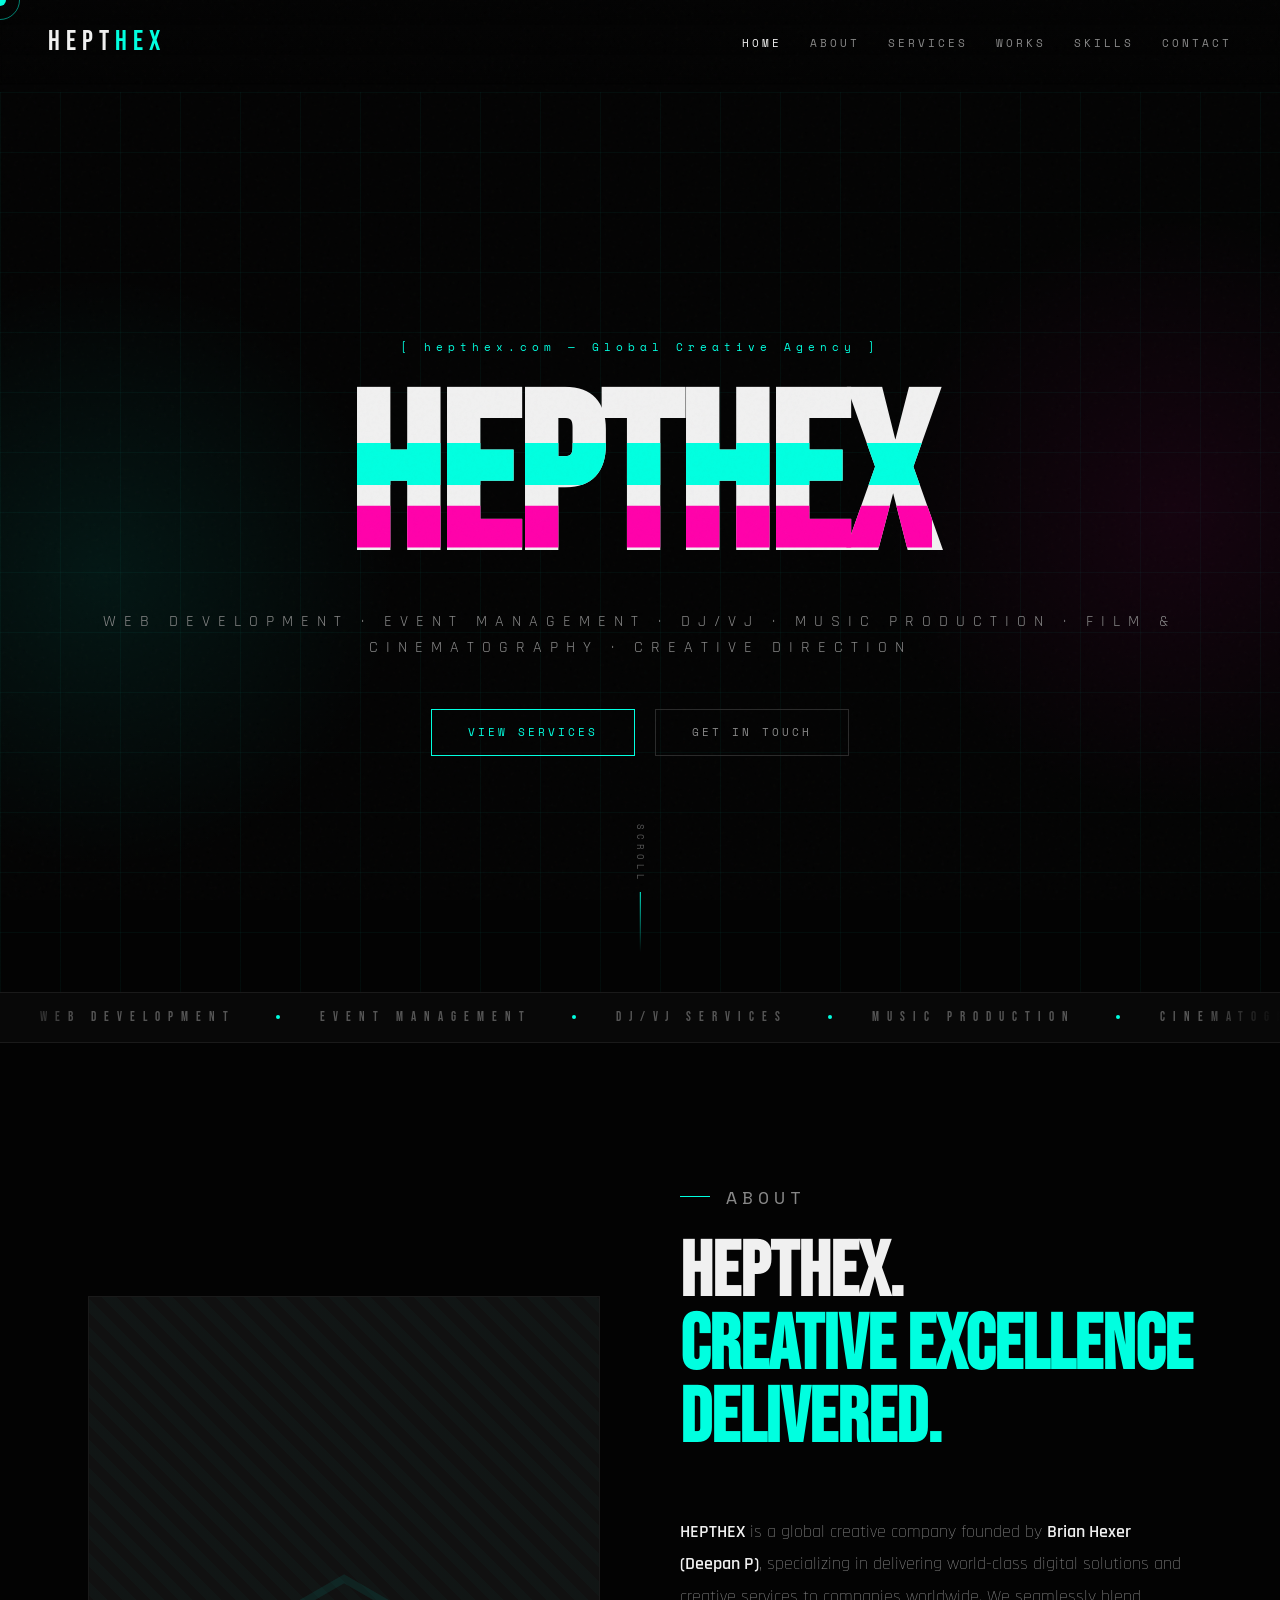
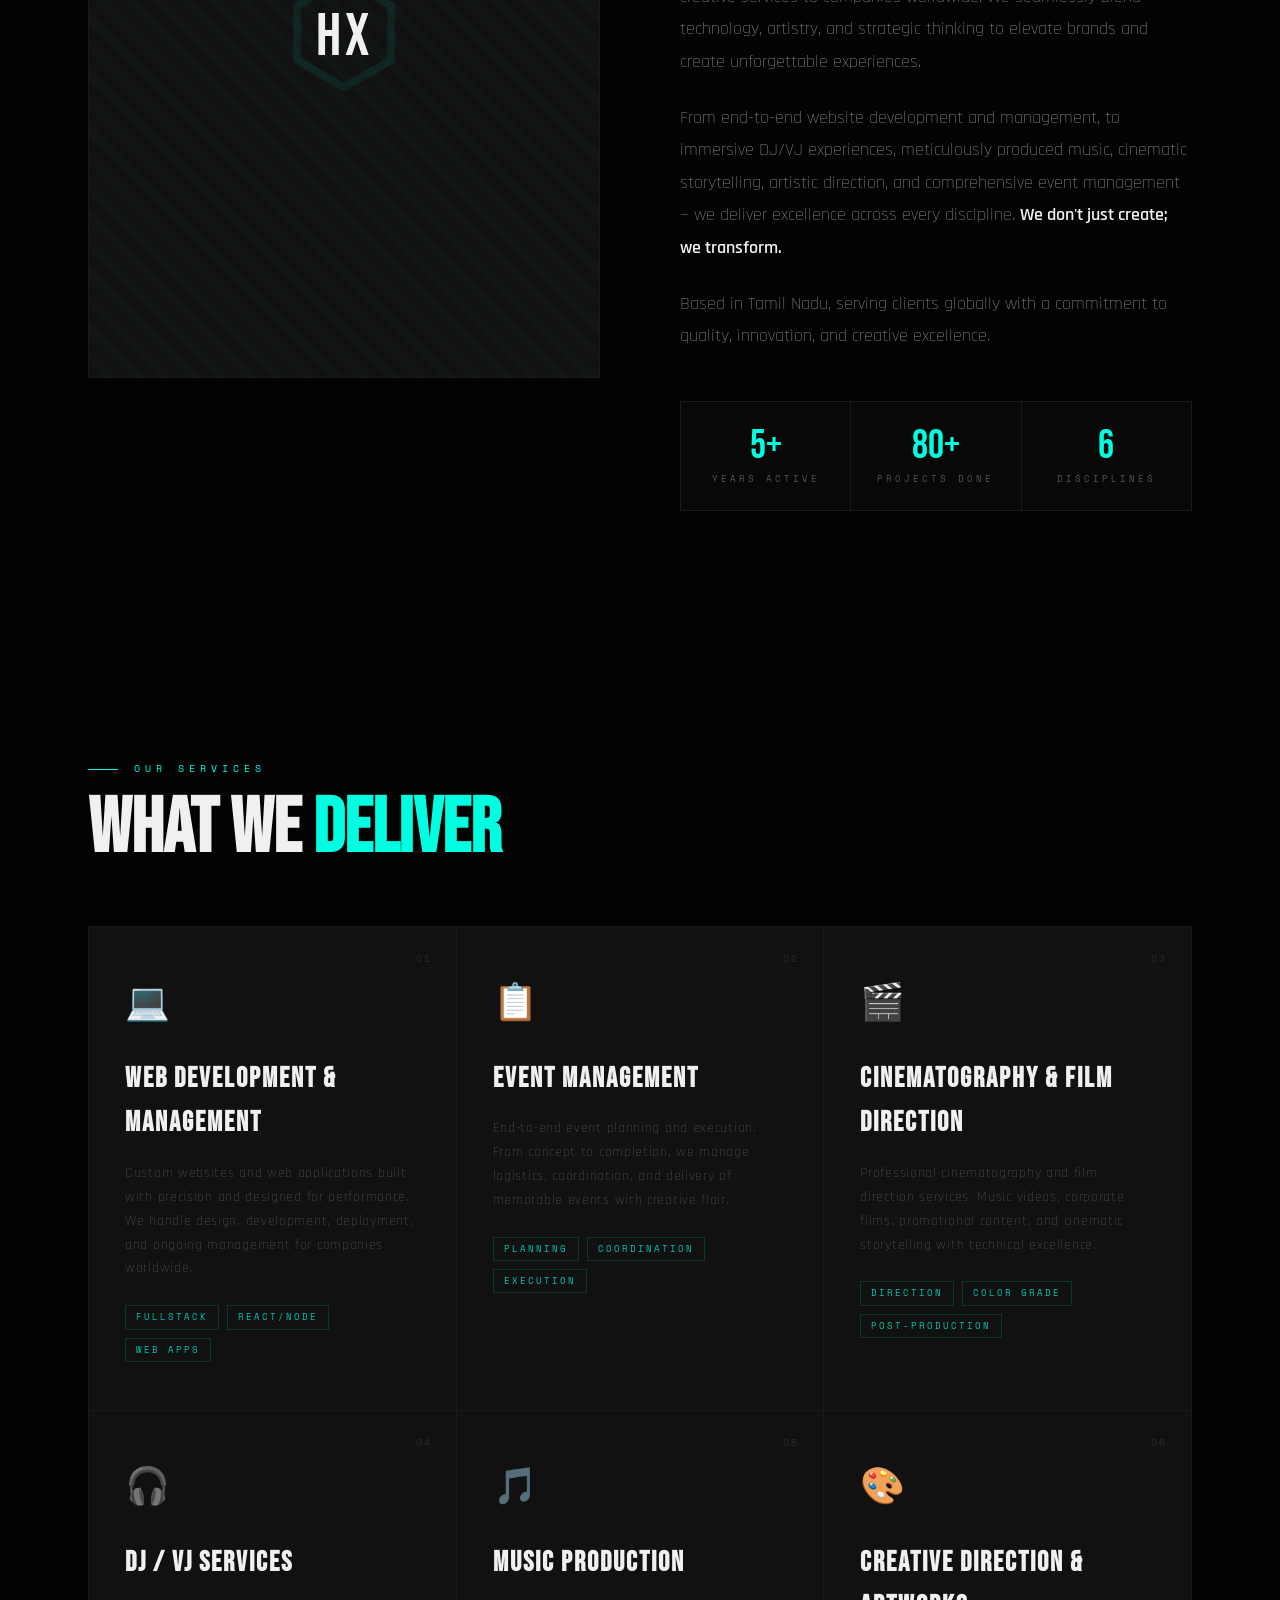
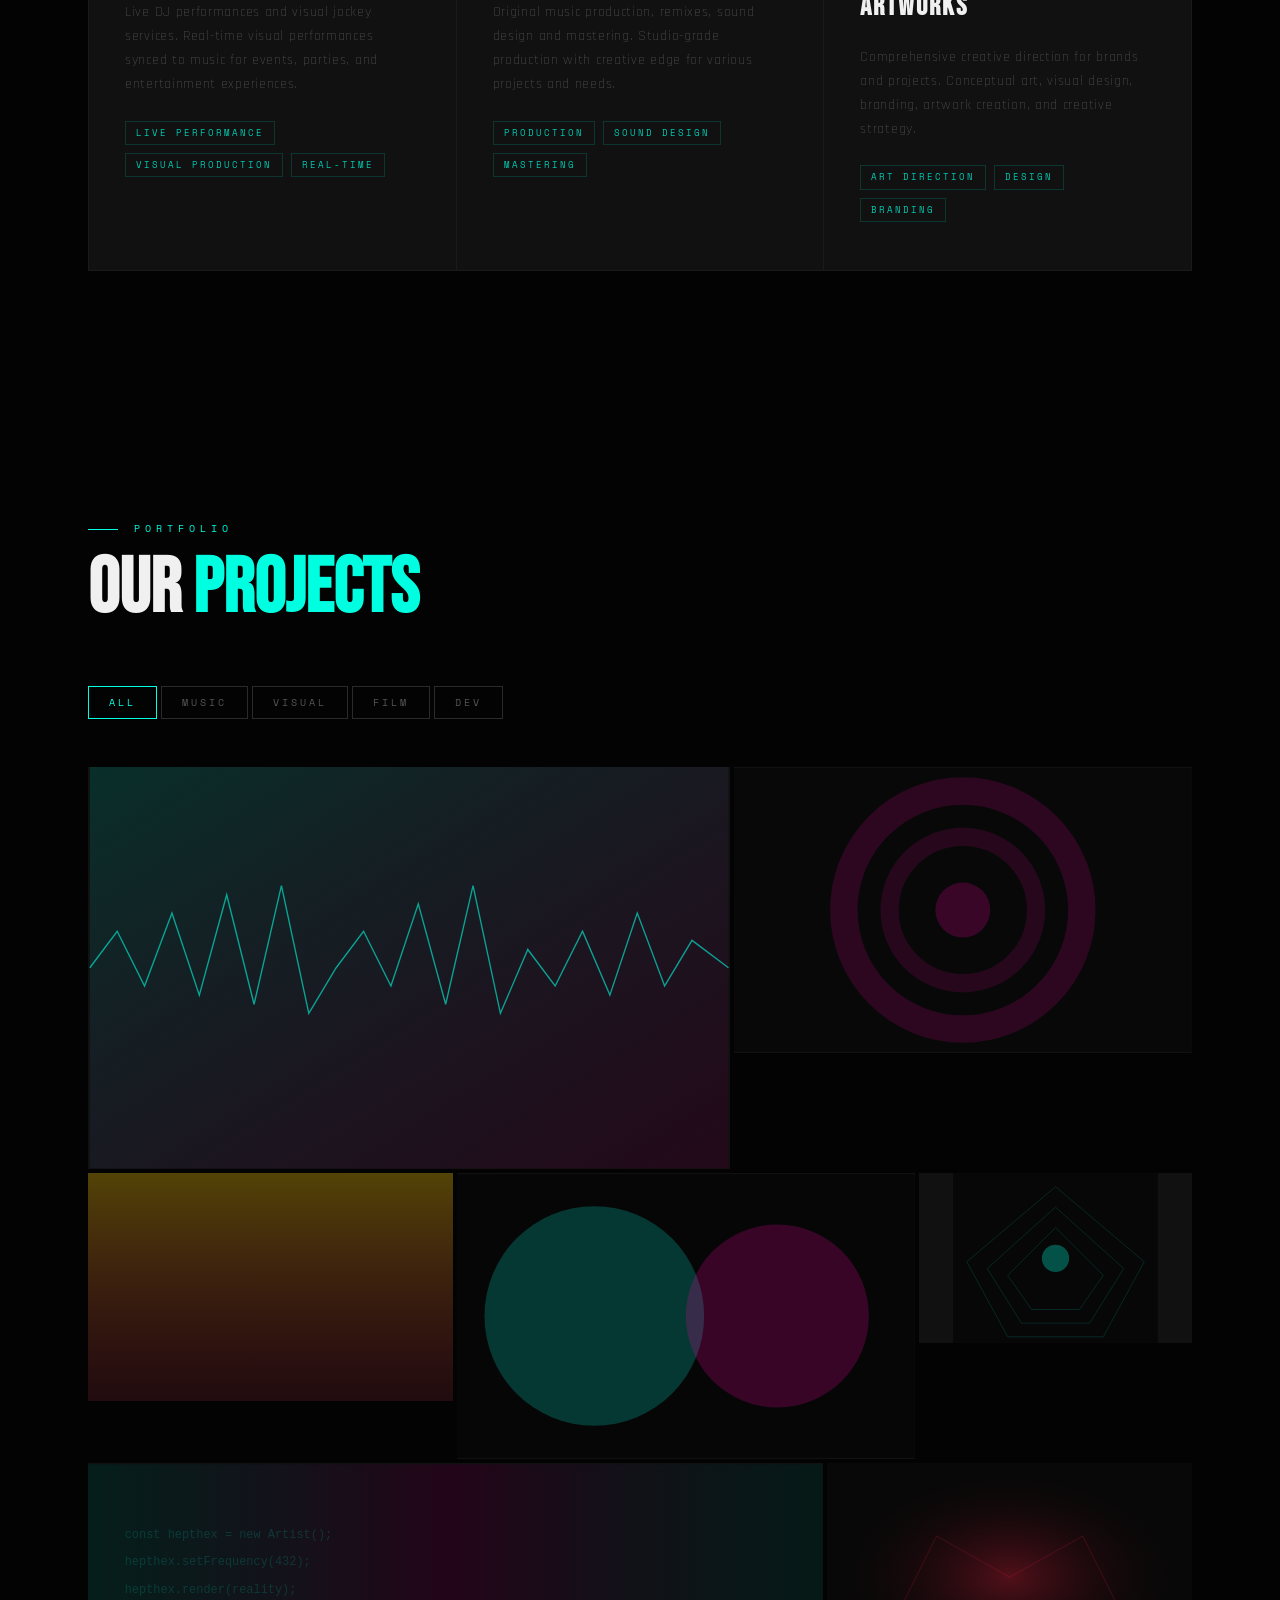
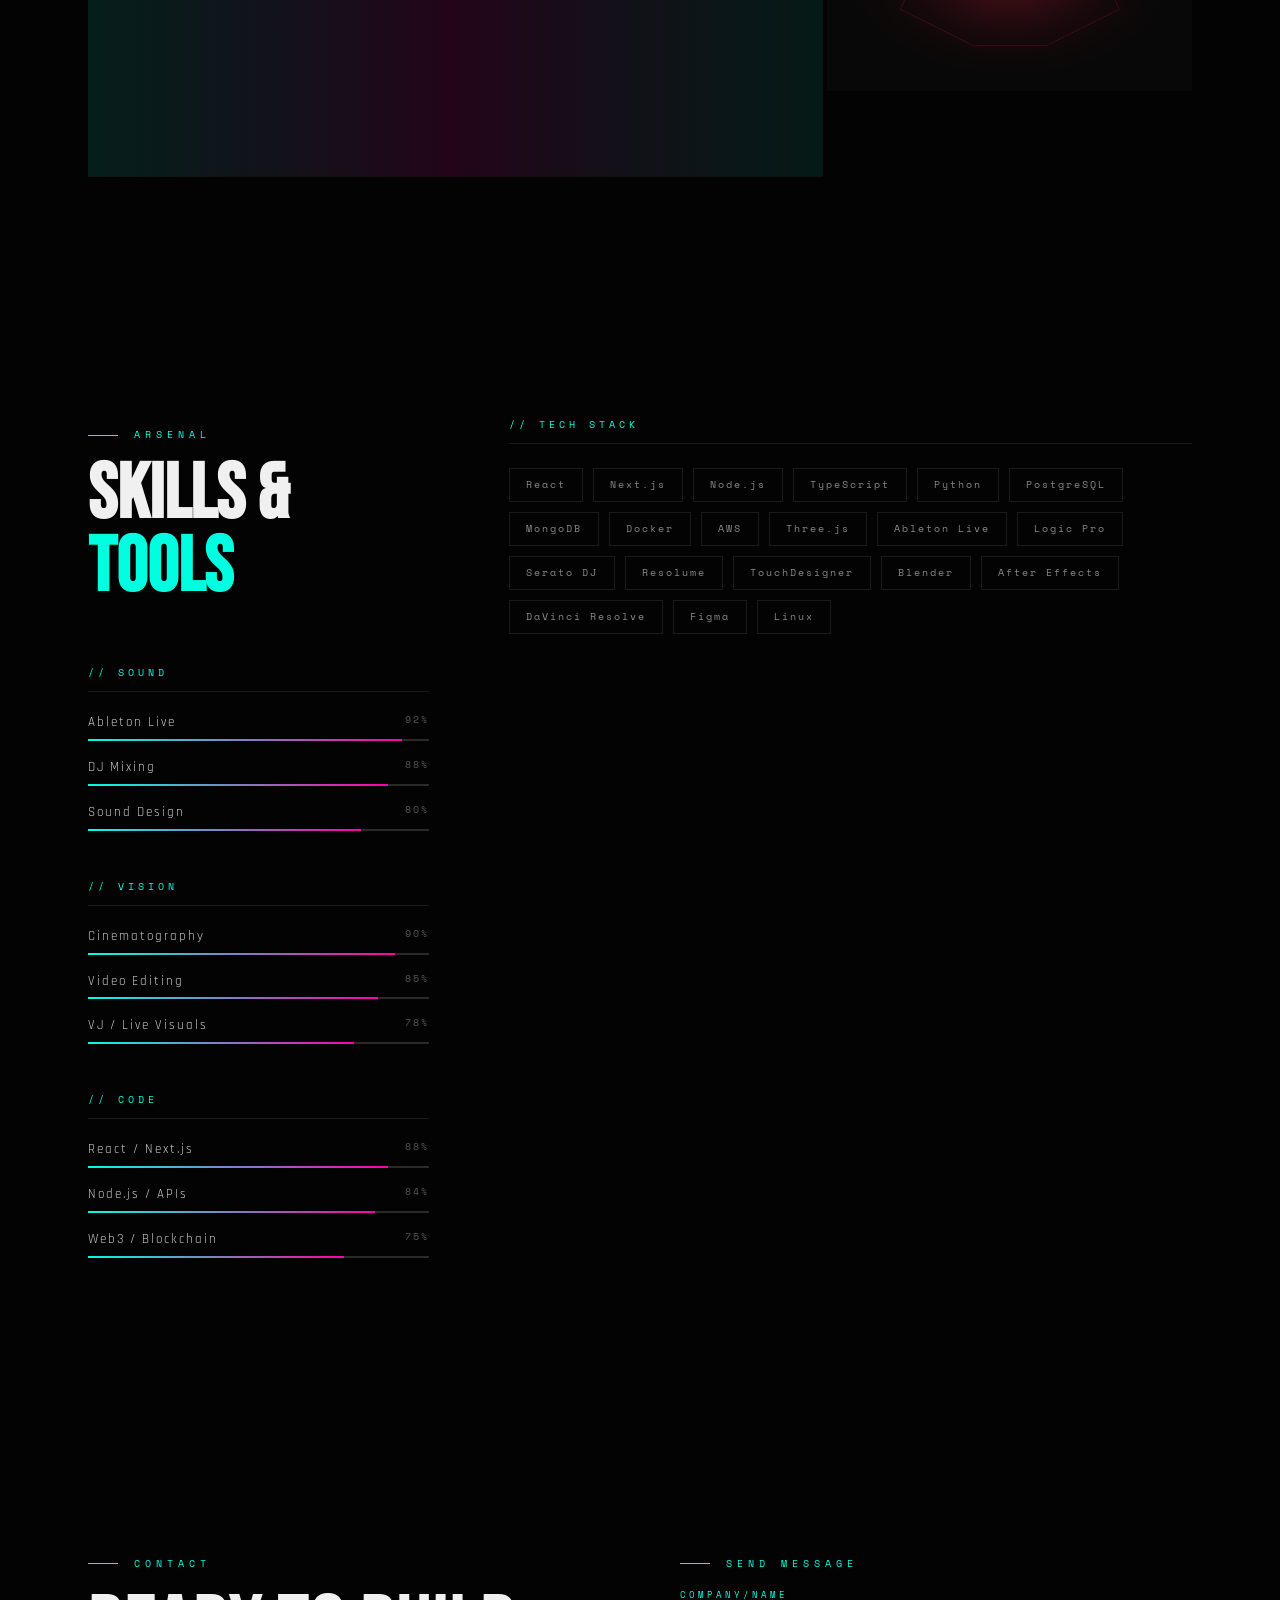
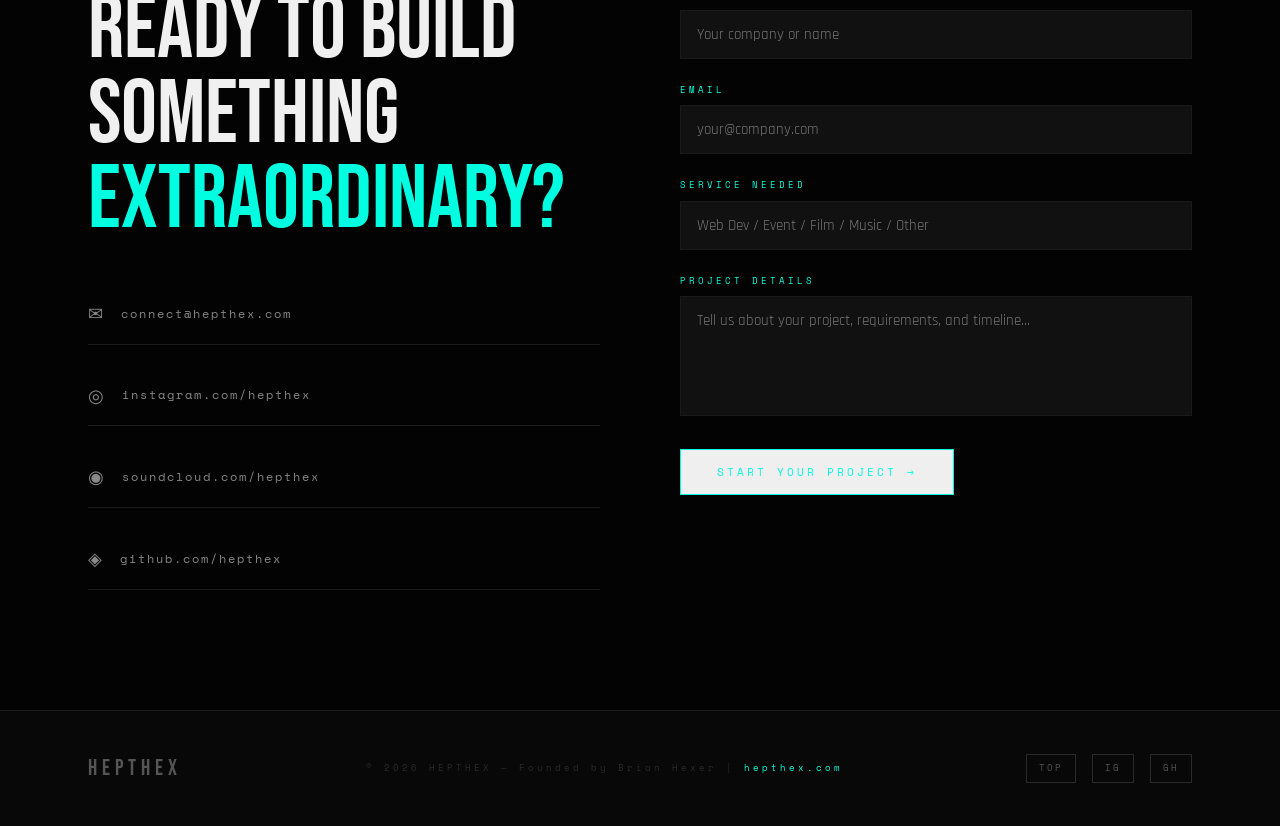
==== commit 2c7ecdf8: "Merge sections back into single page view" ====
--- a/index.html
+++ b/index.html
@@ -3,7 +3,7 @@
 <head>
 <meta charset="UTF-8">
 <meta name="viewport" content="width=device-width, initial-scale=1.0">
-<title>HEPTHEX — Global Creative Agency</title>
+<title>HEPTHEX — Web Development & Creative Services | Global Digital Agency</title>
 <link rel="preconnect" href="https://fonts.googleapis.com">
 <link rel="preconnect" href="https://fonts.gstatic.com" crossorigin>
 <link href="https://fonts.googleapis.com/css2?family=Bebas+Neue&family=Rajdhani:wght@300;400;500;600;700&family=Space+Mono:wght@400;700&display=swap" rel="stylesheet">
@@ -14,36 +14,38 @@
 <div class="cursor-ring" id="cursor-ring"></div>
 
 <nav>
-  <a href="index.html" class="nav-logo active">HEPT<span>HEX</span></a>
+  <a href="#hero" class="nav-logo active">HEPT<span>HEX</span></a>
   <ul class="nav-links">
-    <li><a href="index.html" class="active">Home</a></li>
-    <li><a href="about.html">About</a></li>
-    <li><a href="services.html">Services</a></li>
-    <li><a href="works.html">Works</a></li>
-    <li><a href="skills.html">Skills</a></li>
-    <li><a href="contact.html">Contact</a></li>
+    <li><a href="#hero" class="active">Home</a></li>
+    <li><a href="#about">About</a></li>
+    <li><a href="#services">Services</a></li>
+    <li><a href="#works">Works</a></li>
+    <li><a href="#skills">Skills</a></li>
+    <li><a href="#contact">Contact</a></li>
   </ul>
 </nav>
 
 <main class="page-shell">
-  <section class="hero hero-home">
+  <section id="hero" class="hero hero-home">
     <div class="hero-grid"></div>
     <div class="hero-scanline"></div>
     <div class="hero-glow hero-glow-left"></div>
     <div class="hero-glow hero-glow-right"></div>
 
     <div class="container hero-content">
-      <p class="hero-tag reveal">[ hepthex.com ] Creative agency for web, sound, film, and live visual work</p>
+      <p class="hero-tag reveal">[ hepthex.com — Global Creative Agency ]</p>
       <h1 class="hero-title reveal"><span class="glitch">HEPTHEX</span></h1>
-      <p class="hero-subtitle reveal">Web Development · Event Management · DJ/VJ · Music Production · Film & Cinematography · Creative Direction</p>
+      <p class="hero-subtitle reveal">
+        <span>Web Development</span> · <span>Event Management</span> · <span>DJ/VJ</span> · <span>Music Production</span> · <span>Film & Cinematography</span> · <span>Creative Direction</span>
+      </p>
       <div class="hero-cta reveal">
-        <a href="services.html" class="btn btn-primary"><span>Explore Services</span></a>
-        <a href="contact.html" class="btn btn-ghost"><span>Start a Project</span></a>
+        <a href="#services" class="btn btn-primary"><span>View Services</span></a>
+        <a href="#contact" class="btn btn-ghost"><span>Get In Touch</span></a>
       </div>
     </div>
 
     <div class="hero-scroll">
-      <span class="scroll-text">MENU</span>
+      <span class="scroll-text">SCROLL</span>
       <div class="scroll-line"></div>
     </div>
   </section>
@@ -55,32 +57,227 @@
     </div>
   </div>
 
-  <section>
+  <section id="about">
+    <div class="container about-layout">
+      <div class="about-visual reveal">
+        <div class="about-frame">
+          <div class="about-corner tl"></div>
+          <div class="about-corner tr"></div>
+          <div class="about-corner bl"></div>
+          <div class="about-corner br"></div>
+          <div class="about-avatar">
+            <div class="avatar-hex">⬡</div>
+            <span class="avatar-initials">HX</span>
+          </div>
+        </div>
+      </div>
+
+      <div class="about-text reveal">
+        <p class="section-label">About</p>
+        <h2 class="section-title">HEPTHEX.<br><span class="accent">Creative Excellence Delivered.</span></h2>
+        <p><strong>HEPTHEX</strong> is a global creative company founded by <strong>Brian Hexer (Deepan P)</strong>, specializing in delivering world-class digital solutions and creative services to companies worldwide. We seamlessly blend technology, artistry, and strategic thinking to elevate brands and create unforgettable experiences.</p>
+        <p>From end-to-end website development and management, to immersive DJ/VJ experiences, meticulously produced music, cinematic storytelling, artistic direction, and comprehensive event management — we deliver excellence across every discipline. <strong>We don't just create; we transform.</strong></p>
+        <p>Based in Tamil Nadu, serving clients globally with a commitment to quality, innovation, and creative excellence.</p>
+
+        <div class="stats-row">
+          <div class="stat">
+            <div class="stat-num">5+</div>
+            <div class="stat-label">Years Active</div>
+          </div>
+          <div class="stat">
+            <div class="stat-num">80+</div>
+            <div class="stat-label">Projects Done</div>
+          </div>
+          <div class="stat">
+            <div class="stat-num">6</div>
+            <div class="stat-label">Disciplines</div>
+          </div>
+        </div>
+      </div>
+    </div>
+  </section>
+
+  <section id="services">
     <div class="container">
-      <p class="section-label reveal">Navigate</p>
-      <h2 class="section-title reveal">Each menu now opens a <span class="accent">separate page</span>.</h2>
-
-      <div class="menu-grid">
-        <a class="menu-card reveal" href="about.html">
-          <span class="menu-card-kicker">About</span>
-          <span class="menu-card-title">Creative company profile, founder story, and stats</span>
-        </a>
-        <a class="menu-card reveal" href="services.html">
-          <span class="menu-card-kicker">Services</span>
-          <span class="menu-card-title">Web, events, film, DJ/VJ, music, and art direction</span>
-        </a>
-        <a class="menu-card reveal" href="works.html">
-          <span class="menu-card-kicker">Works</span>
-          <span class="menu-card-title">Portfolio highlights and visual project gallery</span>
-        </a>
-        <a class="menu-card reveal" href="skills.html">
-          <span class="menu-card-kicker">Skills</span>
-          <span class="menu-card-title">Tools, stacks, and production capabilities</span>
-        </a>
-        <a class="menu-card reveal" href="contact.html">
-          <span class="menu-card-kicker">Contact</span>
-          <span class="menu-card-title">Direct links and project inquiry form</span>
-        </a>
+      <p class="section-label reveal">Our Services</p>
+      <h2 class="section-title reveal">What We <span class="accent">Deliver</span></h2>
+      <div class="services-grid">
+        <div class="service-card reveal">
+          <span class="service-num">01</span>
+          <span class="service-icon">💻</span>
+          <h3 class="service-title">Web Development & Management</h3>
+          <p class="service-desc">Custom websites and web applications built with precision and designed for performance. We handle design, development, deployment, and ongoing management for companies worldwide.</p>
+          <div class="service-tags">
+            <span class="tag">Fullstack</span>
+            <span class="tag">React/Node</span>
+            <span class="tag">Web Apps</span>
+          </div>
+        </div>
+        <div class="service-card reveal">
+          <span class="service-num">02</span>
+          <span class="service-icon">📋</span>
+          <h3 class="service-title">Event Management</h3>
+          <p class="service-desc">End-to-end event planning and execution. From concept to completion, we manage logistics, coordination, and delivery of memorable events with creative flair.</p>
+          <div class="service-tags">
+            <span class="tag">Planning</span>
+            <span class="tag">Coordination</span>
+            <span class="tag">Execution</span>
+          </div>
+        </div>
+        <div class="service-card reveal">
+          <span class="service-num">03</span>
+          <span class="service-icon">🎬</span>
+          <h3 class="service-title">Cinematography & Film Direction</h3>
+          <p class="service-desc">Professional cinematography and film direction services. Music videos, corporate films, promotional content, and cinematic storytelling with technical excellence.</p>
+          <div class="service-tags">
+            <span class="tag">Direction</span>
+            <span class="tag">Color Grade</span>
+            <span class="tag">Post-Production</span>
+          </div>
+        </div>
+        <div class="service-card reveal">
+          <span class="service-num">04</span>
+          <span class="service-icon">🎧</span>
+          <h3 class="service-title">DJ / VJ Services</h3>
+          <p class="service-desc">Live DJ performances and visual jockey services. Real-time visual performances synced to music for events, parties, and entertainment experiences.</p>
+          <div class="service-tags">
+            <span class="tag">Live Performance</span>
+            <span class="tag">Visual Production</span>
+            <span class="tag">Real-time</span>
+          </div>
+        </div>
+        <div class="service-card reveal">
+          <span class="service-num">05</span>
+          <span class="service-icon">🎵</span>
+          <h3 class="service-title">Music Production</h3>
+          <p class="service-desc">Original music production, remixes, sound design and mastering. Studio-grade production with creative edge for various projects and needs.</p>
+          <div class="service-tags">
+            <span class="tag">Production</span>
+            <span class="tag">Sound Design</span>
+            <span class="tag">Mastering</span>
+          </div>
+        </div>
+        <div class="service-card reveal">
+          <span class="service-num">06</span>
+          <span class="service-icon">🎨</span>
+          <h3 class="service-title">Creative Direction & Artworks</h3>
+          <p class="service-desc">Comprehensive creative direction for brands and projects. Conceptual art, visual design, branding, artwork creation, and creative strategy.</p>
+          <div class="service-tags">
+            <span class="tag">Art Direction</span>
+            <span class="tag">Design</span>
+            <span class="tag">Branding</span>
+          </div>
+        </div>
+      </div>
+    </div>
+  </section>
+
+  <section id="works">
+    <div class="container">
+      <p class="section-label reveal">Portfolio</p>
+      <h2 class="section-title reveal">Our <span class="accent">Projects</span></h2>
+
+      <div class="works-filter reveal">
+        <button class="filter-btn active">All</button>
+        <button class="filter-btn">Music</button>
+        <button class="filter-btn">Visual</button>
+        <button class="filter-btn">Film</button>
+        <button class="filter-btn">Dev</button>
+      </div>
+
+      <div class="works-grid">
+        <div class="work-item reveal"><div class="work-bg"><svg class="work-pattern" viewBox="0 0 700 440" xmlns="http://www.w3.org/2000/svg"><rect width="700" height="440" fill="#0a0a0a"/><defs><linearGradient id="g1" x1="0%" y1="0%" x2="100%" y2="100%"><stop offset="0%" style="stop-color:#00ffe0;stop-opacity:0.15"/><stop offset="100%" style="stop-color:#ff00aa;stop-opacity:0.1"/></linearGradient></defs><rect width="700" height="440" fill="url(#g1)"/><polyline points="0,220 30,180 60,240 90,160 120,250 150,140 180,260 210,130 240,270 270,220 300,180 330,240 360,150 390,260 420,130 450,270 480,200 510,240 540,180 570,250 600,160 630,240 660,190 700,220" fill="none" stroke="#00ffe0" stroke-width="1.5" opacity="0.6"/></svg></div><div class="work-overlay"><div class="work-info"><div class="work-cat">Live Performance</div><div class="work-title">VOID:FESTIVAL 2024</div></div></div></div>
+        <div class="work-item reveal"><div class="work-bg"><svg class="work-pattern" viewBox="0 0 500 310" xmlns="http://www.w3.org/2000/svg"><rect width="500" height="310" fill="#080808"/><circle cx="250" cy="155" r="130" fill="none" stroke="rgba(255,0,170,0.15)" stroke-width="30"/><circle cx="250" cy="155" r="80" fill="none" stroke="rgba(255,0,170,0.12)" stroke-width="20"/><circle cx="250" cy="155" r="30" fill="rgba(255,0,170,0.2)"/></svg></div><div class="work-overlay"><div class="work-info"><div class="work-cat">Music Production</div><div class="work-title">NEON COLLAPSE EP</div></div></div></div>
+        <div class="work-item reveal"><div class="work-bg"><svg class="work-pattern" viewBox="0 0 400 250" xmlns="http://www.w3.org/2000/svg"><rect width="400" height="250" fill="#090909"/><defs><linearGradient id="g3" x1="0%" y1="0%" x2="0%" y2="100%"><stop offset="0%" style="stop-color:#ffcc00;stop-opacity:0.3"/><stop offset="100%" style="stop-color:#ff2244;stop-opacity:0.1"/></linearGradient></defs><rect width="400" height="250" fill="url(#g3)"/></svg></div><div class="work-overlay"><div class="work-info"><div class="work-cat">Cinematography</div><div class="work-title">GOLDEN HOUR</div></div></div></div>
+        <div class="work-item reveal"><div class="work-bg"><svg class="work-pattern" viewBox="0 0 500 310" xmlns="http://www.w3.org/2000/svg"><rect width="500" height="310" fill="#060606"/><circle cx="150" cy="155" r="120" fill="rgba(0,255,224,0.2)"/><circle cx="350" cy="155" r="100" fill="rgba(255,0,170,0.2)"/></svg></div><div class="work-overlay"><div class="work-info"><div class="work-cat">VJ / Visual Art</div><div class="work-title">CHROMATIC DRIFT</div></div></div></div>
+        <div class="work-item reveal"><div class="work-bg"><svg class="work-pattern" viewBox="0 0 300 250" xmlns="http://www.w3.org/2000/svg"><rect width="300" height="250" fill="#070707"/><g fill="none" stroke="rgba(0,255,224,0.2)" stroke-width="1"><polygon points="150,20 280,130 220,240 80,240 20,130"/><polygon points="150,50 250,140 200,220 100,220 50,140"/><polygon points="150,80 220,150 185,200 115,200 80,150"/></g><circle cx="150" cy="125" r="20" fill="rgba(0,255,224,0.3)"/></svg></div><div class="work-overlay"><div class="work-info"><div class="work-cat">Digital Art</div><div class="work-title">HEXAGON SERIES</div></div></div></div>
+        <div class="work-item reveal"><div class="work-bg"><svg class="work-pattern" viewBox="0 0 800 340" xmlns="http://www.w3.org/2000/svg"><rect width="800" height="340" fill="#050505"/><defs><linearGradient id="g6" x1="0%" y1="0%" x2="100%" y2="0%"><stop offset="0%" style="stop-color:#00ffe0;stop-opacity:0.1"/><stop offset="50%" style="stop-color:#ff00aa;stop-opacity:0.12"/><stop offset="100%" style="stop-color:#00ffe0;stop-opacity:0.08"/></linearGradient></defs><rect width="800" height="340" fill="url(#g6)"/><g font-family="monospace" font-size="13" fill="rgba(0,255,224,0.15)"><text x="40" y="80">const hepthex = new Artist();</text><text x="40" y="110">hepthex.setFrequency(432);</text><text x="40" y="140">hepthex.render(reality);</text></g></svg></div><div class="work-overlay"><div class="work-info"><div class="work-cat">Fullstack Dev</div><div class="work-title">STASIS PLATFORM</div></div></div></div>
+        <div class="work-item reveal"><div class="work-bg"><svg class="work-pattern" viewBox="0 0 400 250" xmlns="http://www.w3.org/2000/svg"><rect width="400" height="250" fill="#080808"/><defs><radialGradient id="g7" cx="50%" cy="50%"><stop offset="0%" style="stop-color:#ff2244;stop-opacity:0.3"/><stop offset="100%" style="stop-color:transparent"/></radialGradient></defs><rect width="400" height="250" fill="url(#g7)"/><path d="M200,125 L280,80 L320,160 L240,200 L160,200 L80,160 L120,80 Z" fill="none" stroke="rgba(255,34,68,0.2)"/></svg></div><div class="work-overlay"><div class="work-info"><div class="work-cat">Short Film</div><div class="work-title">RED FREQUENCY</div></div></div></div>
+      </div>
+    </div>
+  </section>
+
+  <section id="skills">
+    <div class="container skills-layout">
+      <div>
+        <p class="section-label reveal">Arsenal</p>
+        <h2 class="section-title reveal">Skills &amp; <span class="accent">Tools</span></h2>
+
+        <div class="skill-category reveal">
+          <div class="skill-cat-title">// Sound</div>
+          <div class="skill-bar-item" data-w="92%"><div class="skill-bar-label">Ableton Live <span>92%</span></div><div class="skill-bar-track"><div class="skill-bar-fill" style="--w:92%"></div></div></div>
+          <div class="skill-bar-item" data-w="88%"><div class="skill-bar-label">DJ Mixing <span>88%</span></div><div class="skill-bar-track"><div class="skill-bar-fill" style="--w:88%"></div></div></div>
+          <div class="skill-bar-item" data-w="80%"><div class="skill-bar-label">Sound Design <span>80%</span></div><div class="skill-bar-track"><div class="skill-bar-fill" style="--w:80%"></div></div></div>
+        </div>
+
+        <div class="skill-category reveal">
+          <div class="skill-cat-title">// Vision</div>
+          <div class="skill-bar-item" data-w="90%"><div class="skill-bar-label">Cinematography <span>90%</span></div><div class="skill-bar-track"><div class="skill-bar-fill" style="--w:90%"></div></div></div>
+          <div class="skill-bar-item" data-w="85%"><div class="skill-bar-label">Video Editing <span>85%</span></div><div class="skill-bar-track"><div class="skill-bar-fill" style="--w:85%"></div></div></div>
+          <div class="skill-bar-item" data-w="78%"><div class="skill-bar-label">VJ / Live Visuals <span>78%</span></div><div class="skill-bar-track"><div class="skill-bar-fill" style="--w:78%"></div></div></div>
+        </div>
+
+        <div class="skill-category reveal">
+          <div class="skill-cat-title">// Code</div>
+          <div class="skill-bar-item" data-w="88%"><div class="skill-bar-label">React / Next.js <span>88%</span></div><div class="skill-bar-track"><div class="skill-bar-fill" style="--w:88%"></div></div></div>
+          <div class="skill-bar-item" data-w="84%"><div class="skill-bar-label">Node.js / APIs <span>84%</span></div><div class="skill-bar-track"><div class="skill-bar-fill" style="--w:84%"></div></div></div>
+          <div class="skill-bar-item" data-w="75%"><div class="skill-bar-label">Web3 / Blockchain <span>75%</span></div><div class="skill-bar-track"><div class="skill-bar-fill" style="--w:75%"></div></div></div>
+        </div>
+      </div>
+
+      <div class="reveal">
+        <div class="skill-cat-title" style="margin-bottom:24px;">// Tech Stack</div>
+        <div class="tech-cloud">
+          <div class="tech-pill"><span>React</span></div>
+          <div class="tech-pill"><span>Next.js</span></div>
+          <div class="tech-pill"><span>Node.js</span></div>
+          <div class="tech-pill"><span>TypeScript</span></div>
+          <div class="tech-pill"><span>Python</span></div>
+          <div class="tech-pill"><span>PostgreSQL</span></div>
+          <div class="tech-pill"><span>MongoDB</span></div>
+          <div class="tech-pill"><span>Docker</span></div>
+          <div class="tech-pill"><span>AWS</span></div>
+          <div class="tech-pill"><span>Three.js</span></div>
+          <div class="tech-pill"><span>Ableton Live</span></div>
+          <div class="tech-pill"><span>Logic Pro</span></div>
+          <div class="tech-pill"><span>Serato DJ</span></div>
+          <div class="tech-pill"><span>Resolume</span></div>
+          <div class="tech-pill"><span>TouchDesigner</span></div>
+          <div class="tech-pill"><span>Blender</span></div>
+          <div class="tech-pill"><span>After Effects</span></div>
+          <div class="tech-pill"><span>DaVinci Resolve</span></div>
+          <div class="tech-pill"><span>Figma</span></div>
+          <div class="tech-pill"><span>Linux</span></div>
+        </div>
+      </div>
+    </div>
+  </section>
+
+  <section id="contact">
+    <div class="container contact-layout">
+      <div class="reveal">
+        <p class="section-label">Contact</p>
+        <div class="contact-big">Ready to Build<br>Something<br><span class="accent">Extraordinary?</span></div>
+        <div class="contact-links">
+          <a href="mailto:connect@hepthex.com" class="contact-link"><span class="contact-link-icon">✉</span> connect@hepthex.com</a>
+          <a href="https://instagram.com/hepthex" class="contact-link"><span class="contact-link-icon">◎</span> instagram.com/hepthex</a>
+          <a href="https://soundcloud.com/hepthex" class="contact-link"><span class="contact-link-icon">◉</span> soundcloud.com/hepthex</a>
+          <a href="https://github.com/hepthex" class="contact-link"><span class="contact-link-icon">◈</span> github.com/hepthex</a>
+        </div>
+      </div>
+
+      <div class="reveal">
+        <p class="section-label">Send Message</p>
+        <form action="https://api.web3forms.com/submit" method="POST" class="contact-form">
+          <input type="hidden" name="access_key" value="28e812bc-fad7-4eb9-80ca-18e01a3460ab">
+          <input type="hidden" name="to_email" value="connect@hepthex.com">
+          <input type="hidden" name="from_name" value="HEPTHEX Contact Form">
+          <div class="form-group"><label class="form-label">Company/Name</label><input type="text" name="name" class="form-input" placeholder="Your company or name" required></div>
+          <div class="form-group"><label class="form-label">Email</label><input type="email" name="email" class="form-input" placeholder="your@company.com" required></div>
+          <div class="form-group"><label class="form-label">Service Needed</label><input type="text" name="project_type" class="form-input" placeholder="Web Dev / Event / Film / Music / Other"></div>
+          <div class="form-group"><label class="form-label">Project Details</label><textarea name="message" class="form-textarea" placeholder="Tell us about your project, requirements, and timeline..." required></textarea></div>
+          <button type="submit" class="btn btn-primary" style="width:fit-content"><span>Start Your Project →</span></button>
+        </form>
       </div>
     </div>
   </section>
@@ -91,8 +288,8 @@
     <div class="footer-logo">HEPTHEX</div>
     <p class="footer-copy">© <span id="year"></span> HEPTHEX — Founded by Brian Hexer | <a href="https://hepthex.com">hepthex.com</a></p>
     <div class="footer-social">
+      <a href="#hero" class="social-btn">TOP</a>
       <a href="https://instagram.com/hepthex" class="social-btn">IG</a>
-      <a href="https://soundcloud.com/hepthex" class="social-btn">SC</a>
       <a href="https://github.com/hepthex" class="social-btn">GH</a>
     </div>
   </div>
